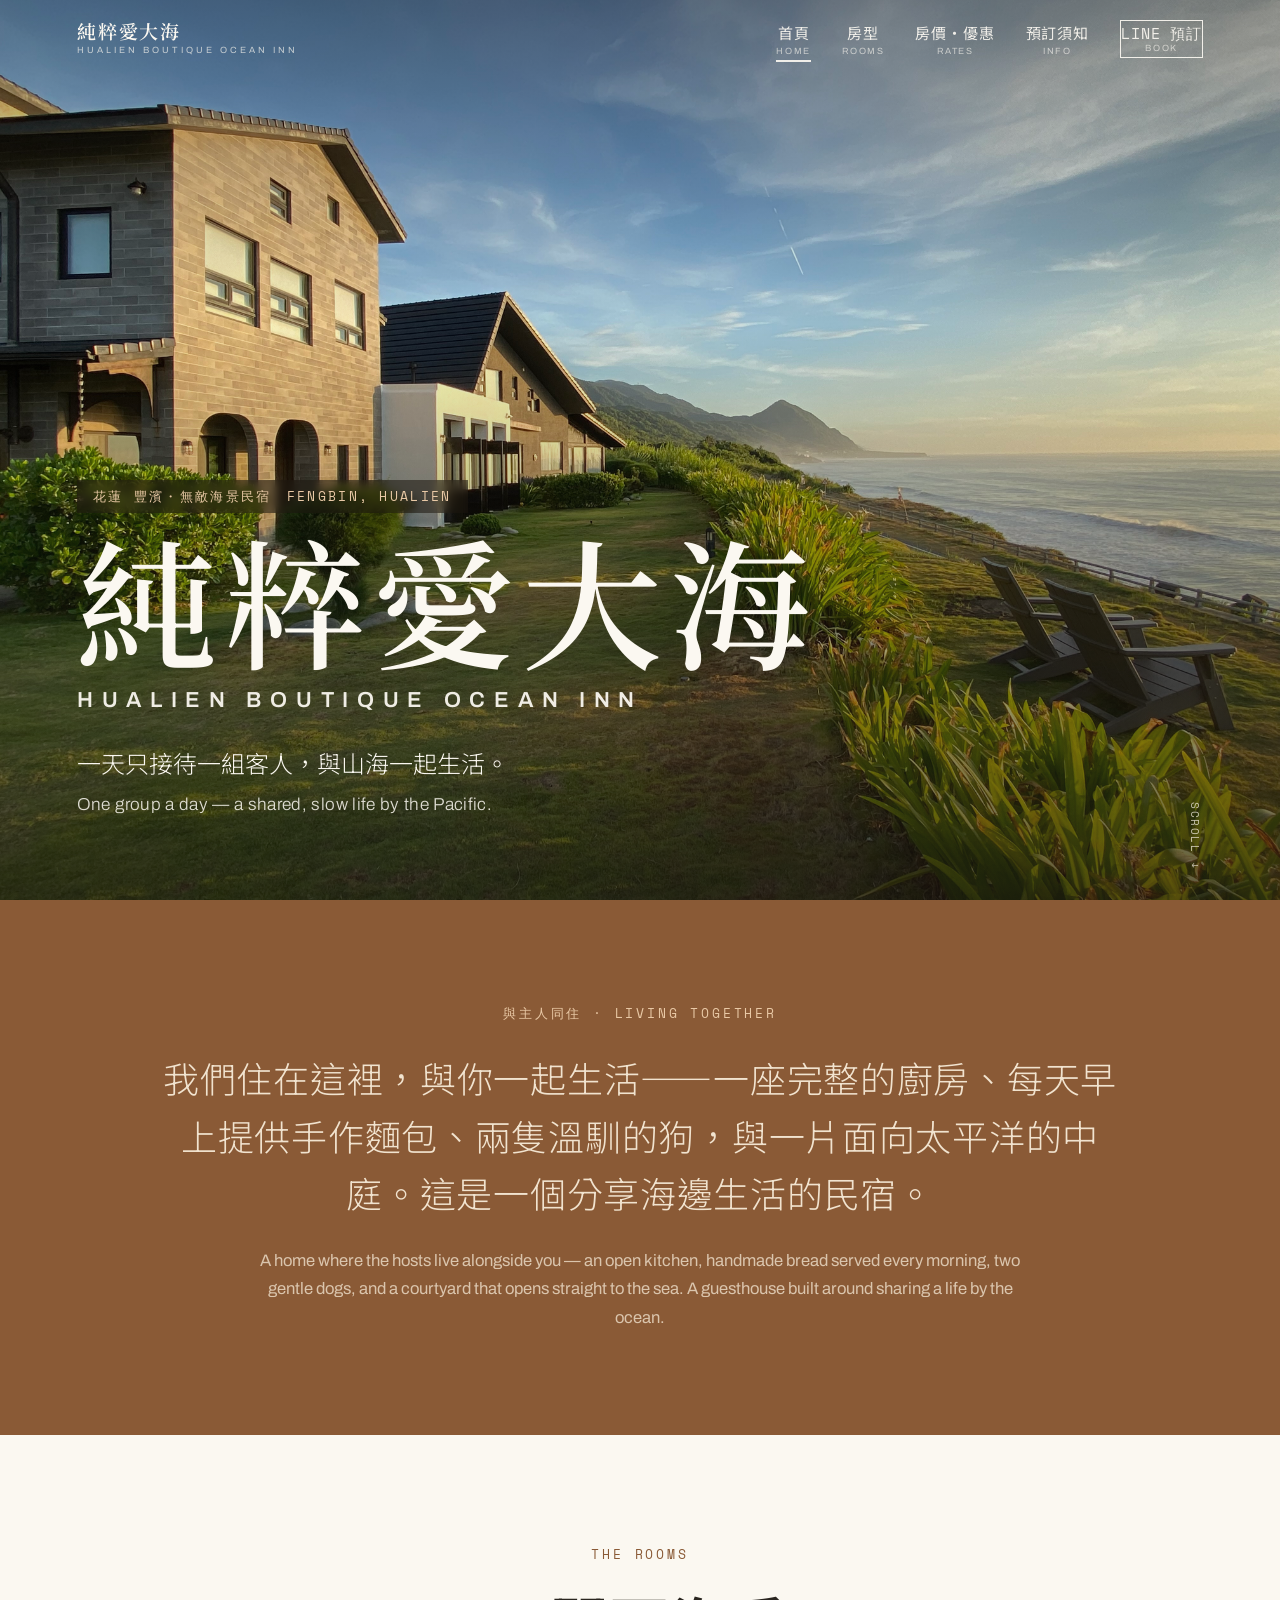
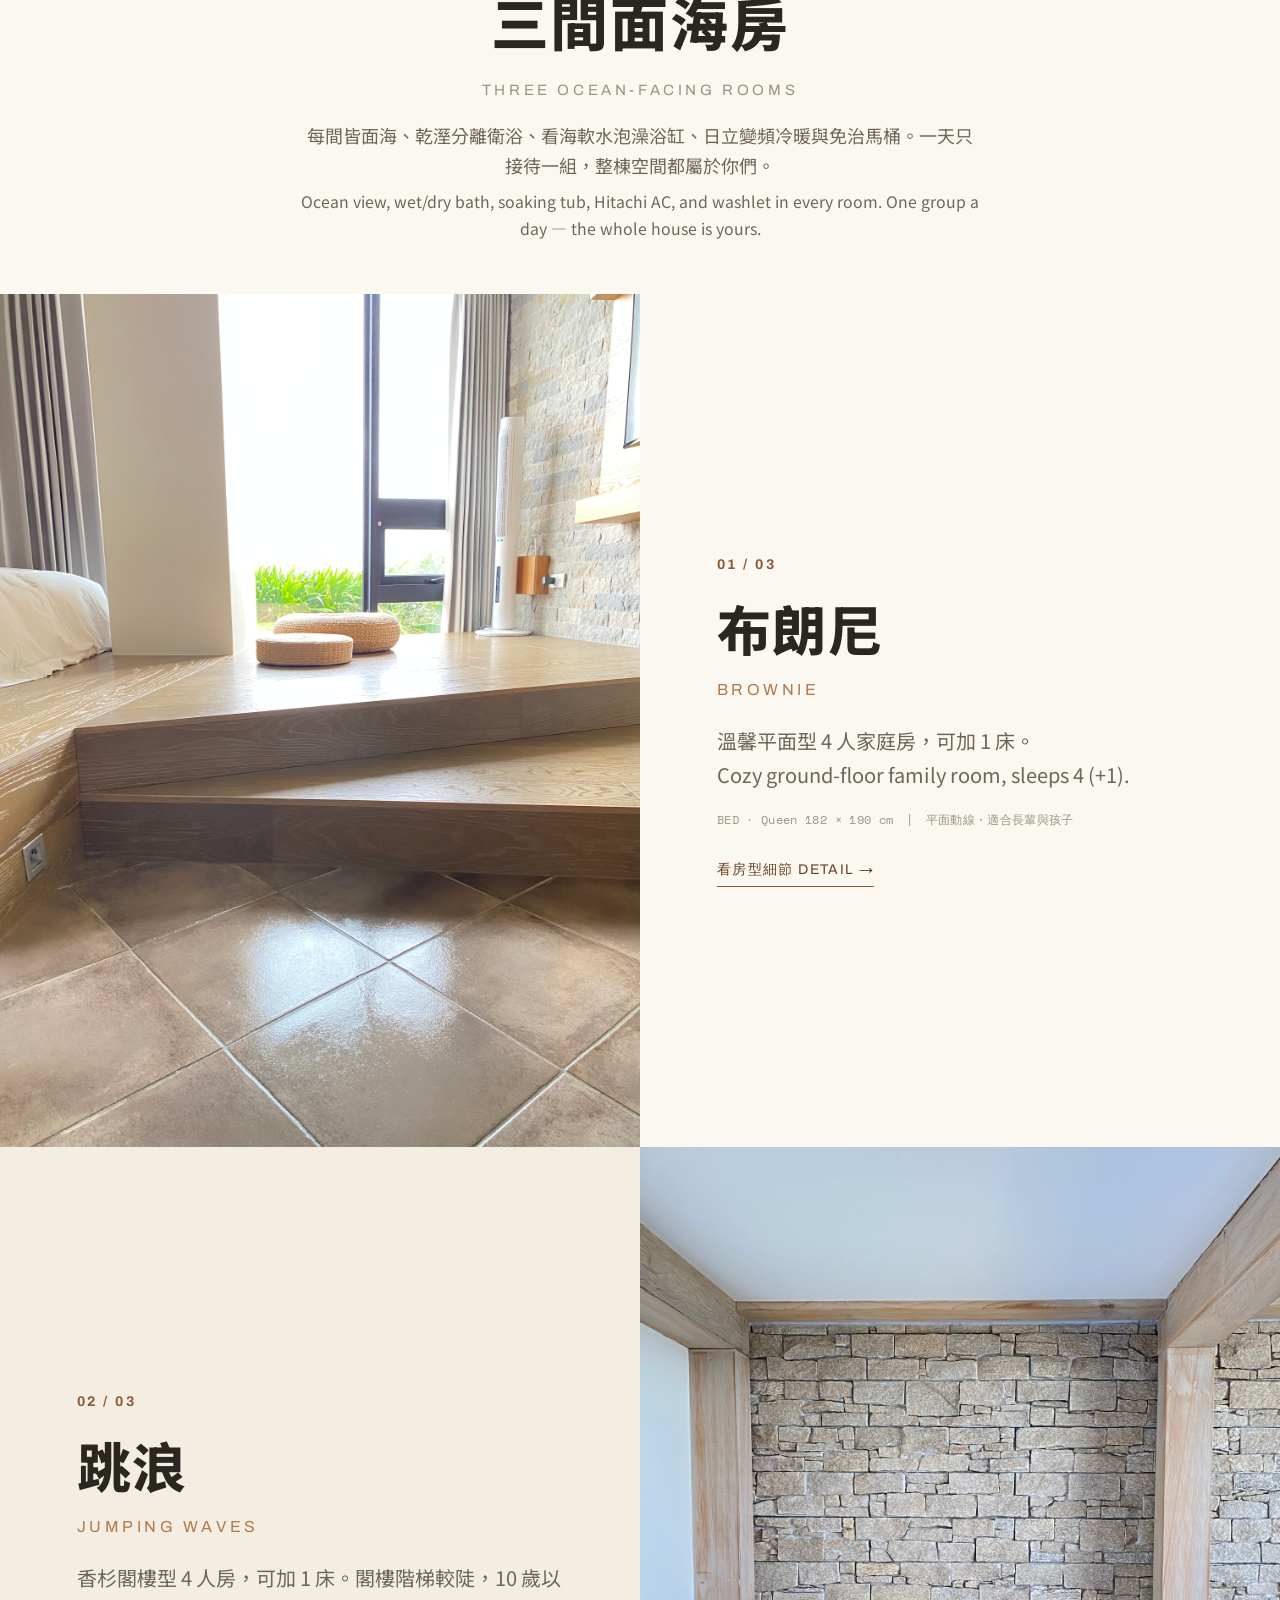
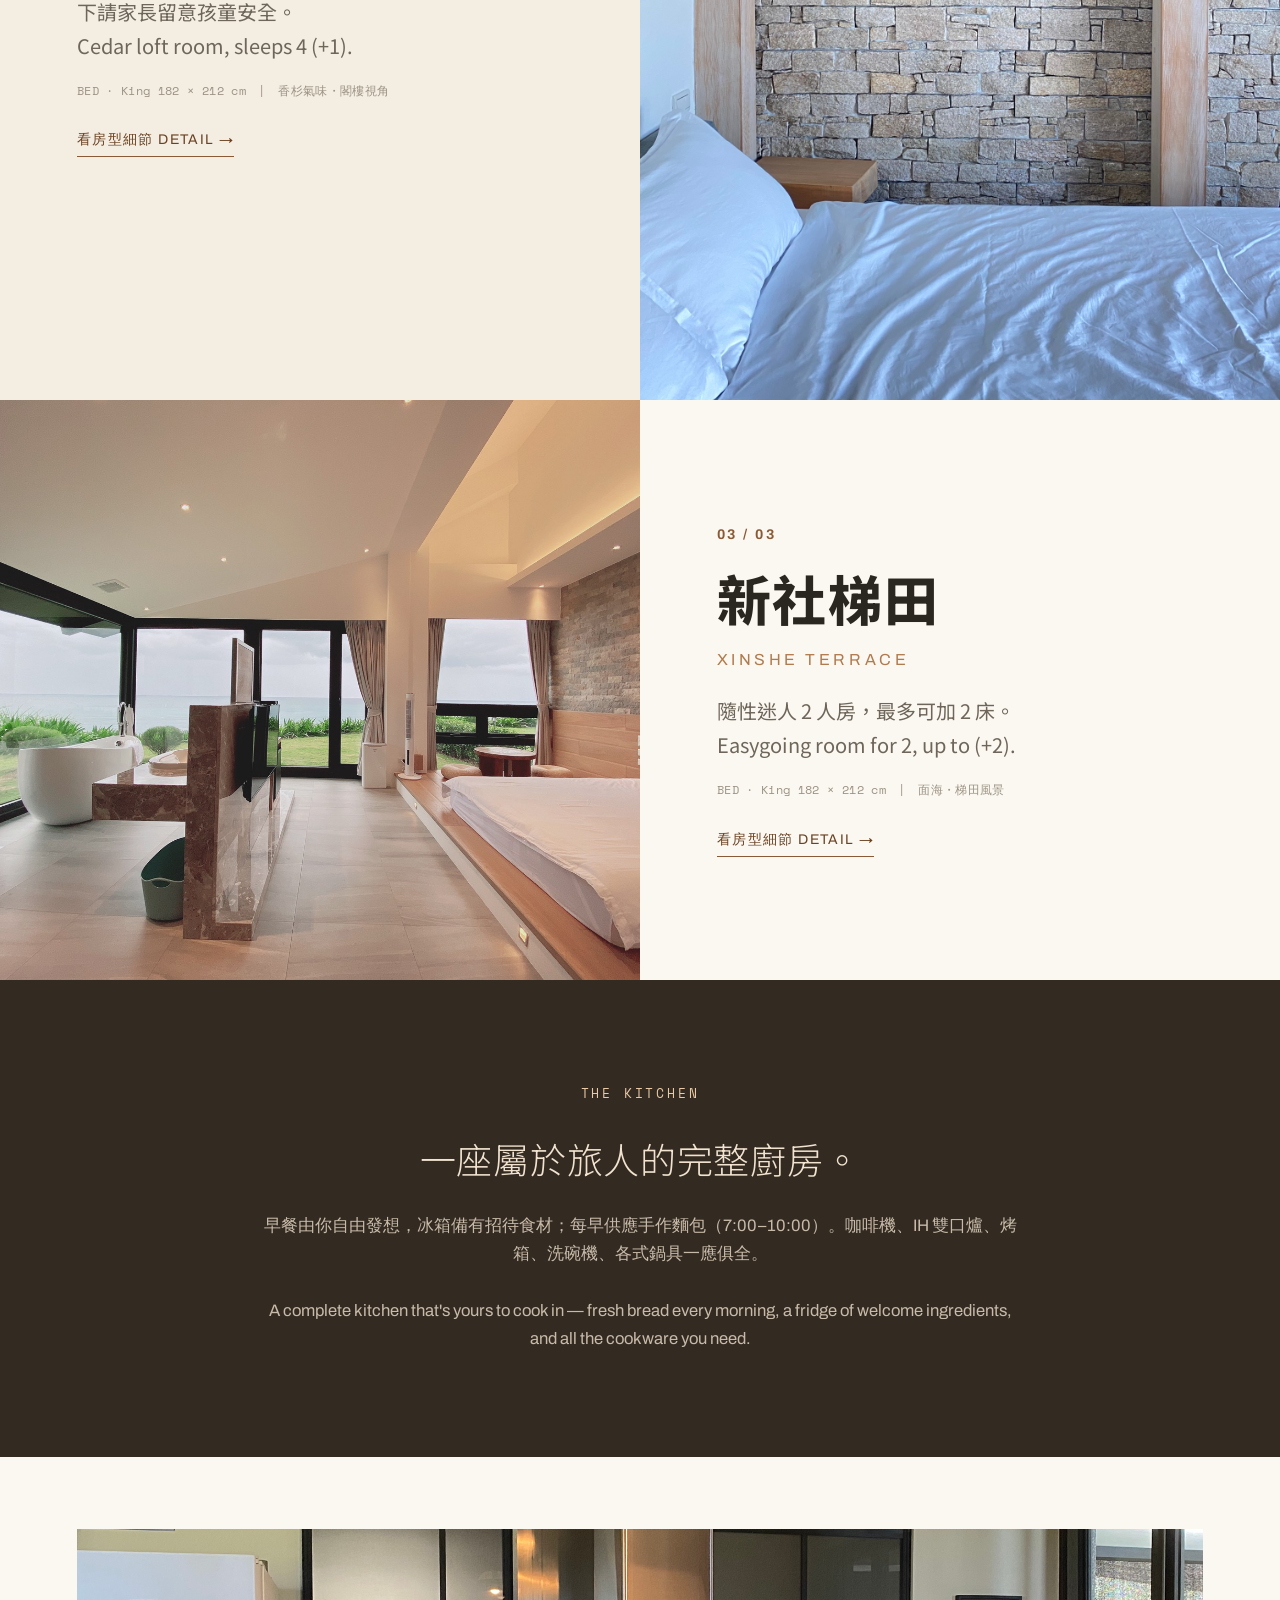
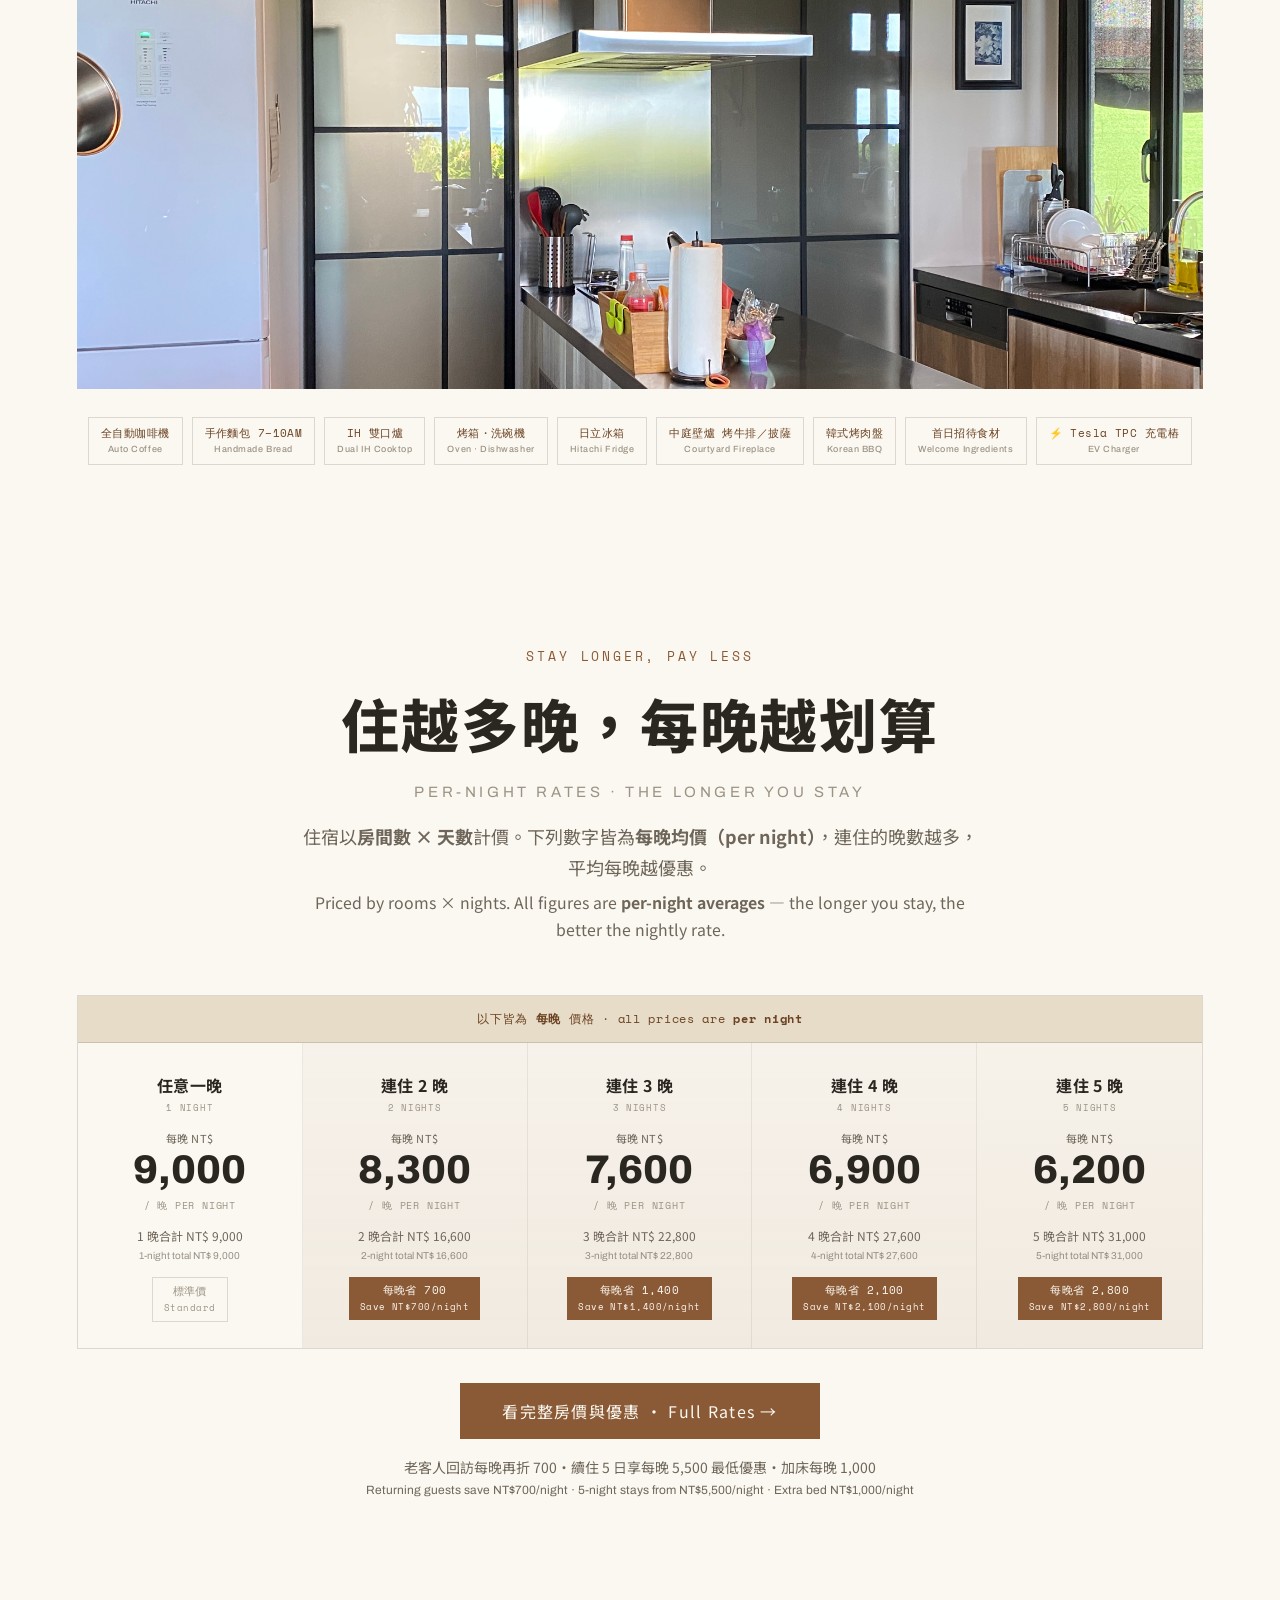
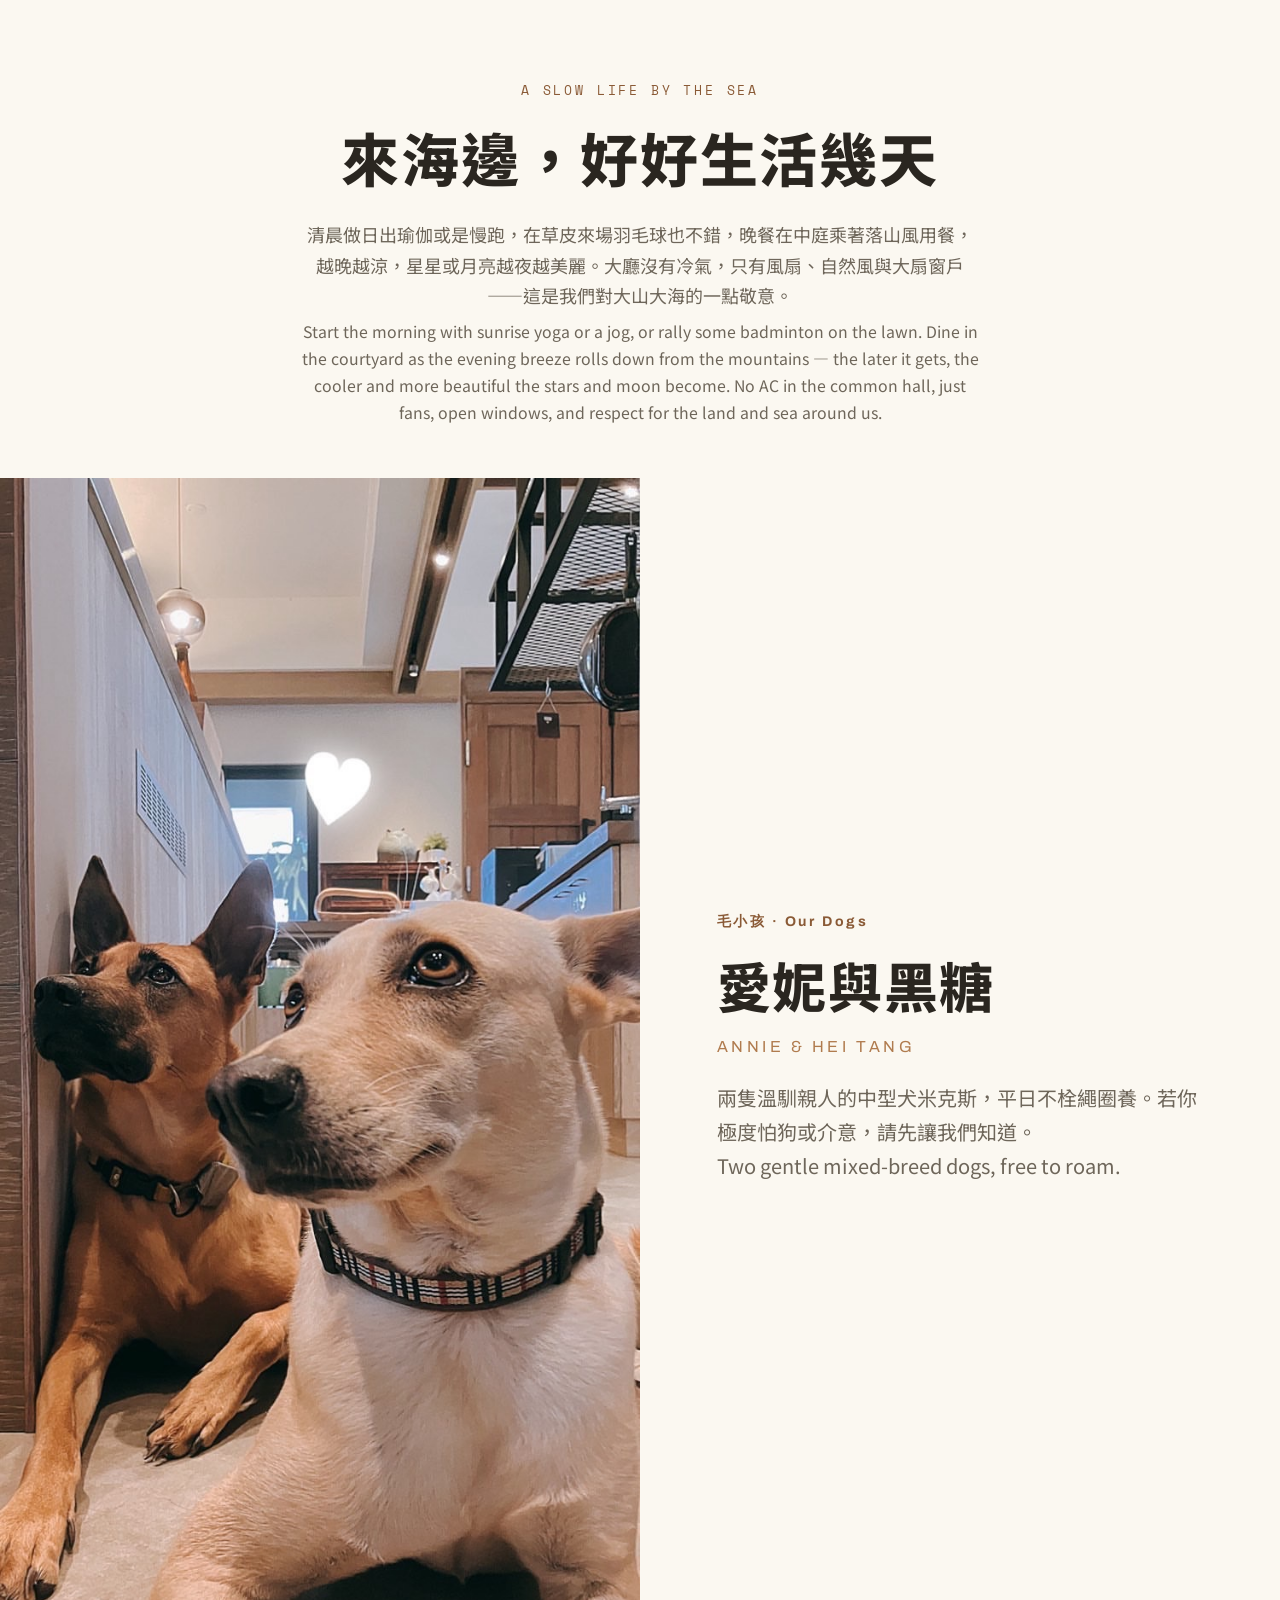
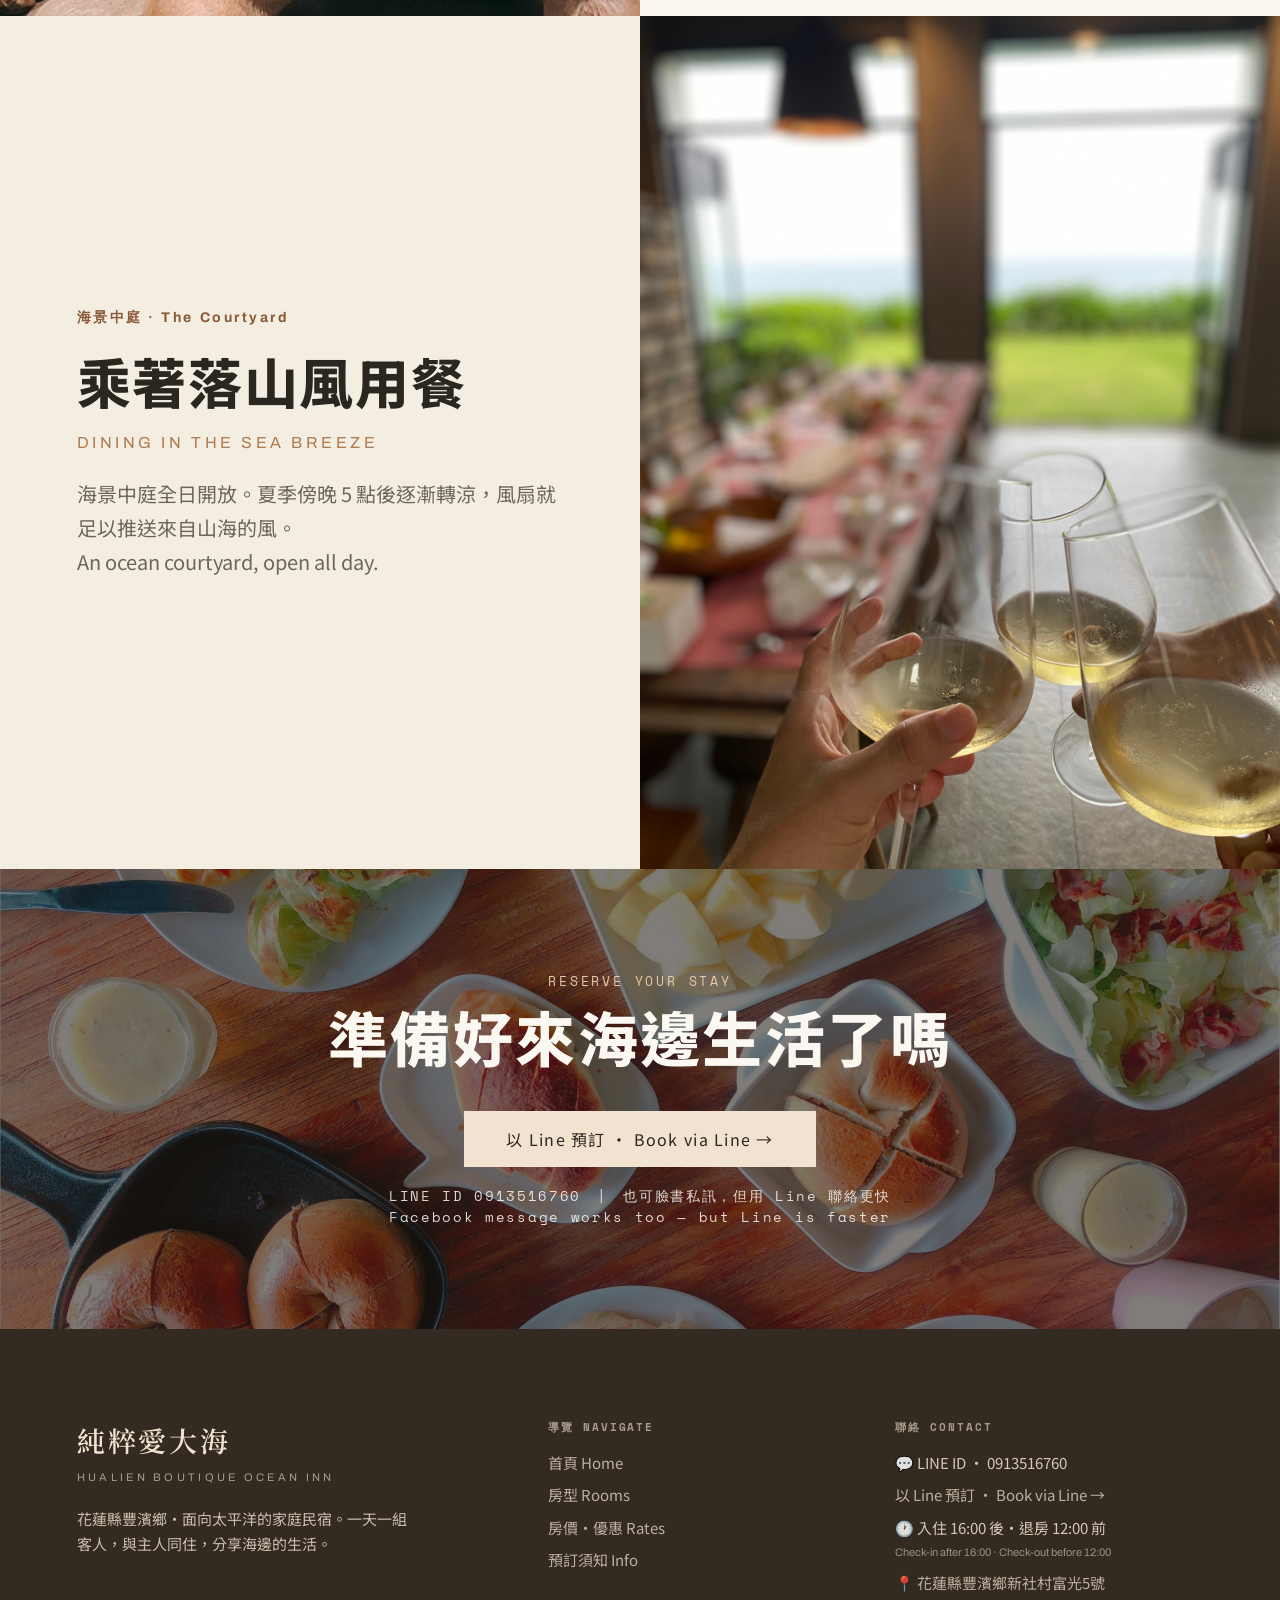
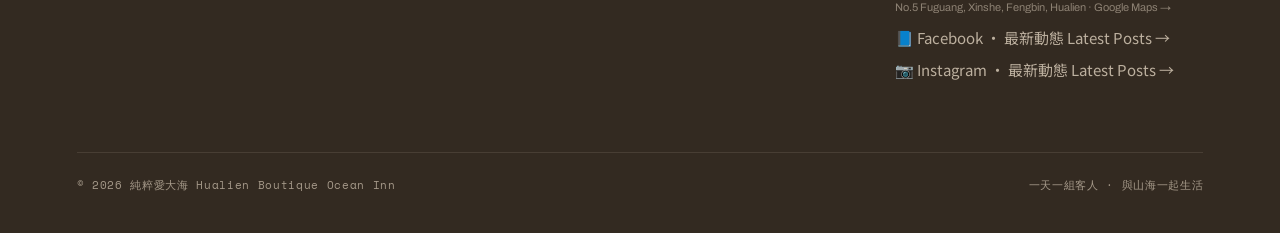
==== index.html @ 6bb247ef "Add bilingual labels to kitchen chips with English small text" ====
<!DOCTYPE html>
<html lang="zh-Hant">
<head>
<meta charset="UTF-8" />
<meta name="viewport" content="width=device-width, initial-scale=1.0" />
<title>純粹愛大海｜花蓮豐濱海景民宿・東海岸一次一組客人・有廚房的民宿</title>
<meta name="description" content="花蓮豐濱東海岸海景民宿，一次只接待一組客人，與主人同住、共享海邊生活。備有完整廚房、每早現烤麵包、三間面海房，是東海岸海景優質民宿首選。" />
<meta name="keywords" content="花蓮豐濱海景民宿,東海岸海景民宿,花蓮海景民宿,一次一組客人,有廚房的民宿,海景優質民宿,花蓮民宿,豐濱民宿,新社民宿,花蓮太平洋民宿" />
<link rel="canonical" href="https://www.hualien-boutique-ocean-inn.tw/" />
<meta property="og:type" content="website" />
<meta property="og:url" content="https://www.hualien-boutique-ocean-inn.tw/" />
<meta property="og:title" content="純粹愛大海｜花蓮豐濱海景民宿・東海岸一次一組客人" />
<meta property="og:description" content="花蓮豐濱東海岸海景民宿，一次只接待一組客人，與主人同住、共享海邊生活。完整廚房、現烤麵包、三間面海房。" />
<meta property="og:image" content="public/images/環境/早餐示範.jpeg" />
<meta property="og:locale" content="zh_TW" />
<meta name="twitter:card" content="summary_large_image" />
<script type="application/ld+json">
{
  "@context": "https://schema.org",
  "@type": "LodgingBusiness",
  "name": "純粹愛大海 Hualien Boutique Ocean Inn",
  "description": "花蓮豐濱東海岸海景民宿，一次只接待一組客人，與主人同住、共享海邊生活。備有完整廚房、每早現烤麵包、三間面海房。",
  "url": "https://www.hualien-boutique-ocean-inn.tw/",
  "telephone": "+886-913-516-760",
  "address": {
    "@type": "PostalAddress",
    "streetAddress": "富光5號",
    "addressLocality": "新社村",
    "addressRegion": "豐濱鄉，花蓮縣",
    "postalCode": "976",
    "addressCountry": "TW"
  },
  "geo": {
    "@type": "GeoCoordinates",
    "latitude": 23.9033,
    "longitude": 121.5711
  },
  "amenityFeature": [
    {"@type": "LocationFeatureSpecification", "name": "海景", "value": true},
    {"@type": "LocationFeatureSpecification", "name": "完整廚房", "value": true},
    {"@type": "LocationFeatureSpecification", "name": "免費 Wi-Fi", "value": true},
    {"@type": "LocationFeatureSpecification", "name": "Tesla 電動車充電樁", "value": true},
    {"@type": "LocationFeatureSpecification", "name": "浴缸", "value": true}
  ],
  "numberOfRooms": 3,
  "checkinTime": "16:00",
  "checkoutTime": "12:00",
  "sameAs": [
    "https://www.facebook.com/hualien.boutique.ocean.inn",
    "https://www.instagram.com/hualien_boutique_ocean_inn"
  ]
}
</script>
<link rel="preconnect" href="https://fonts.googleapis.com" />
<link rel="preconnect" href="https://fonts.gstatic.com" crossorigin />
<link href="https://fonts.googleapis.com/css2?family=Noto+Sans+TC:wght@300;400;500;700;900&family=Noto+Serif+TC:wght@300;400;600&family=Archivo:wght@400;500;600;700;800&family=Space+Mono:wght@400;700&display=swap" rel="stylesheet" />
<link rel="stylesheet" href="site.css" />
<style>
  .hero-bg{position:absolute;inset:0;background-image:url('public/images/環境/戶外3.jpeg');background-size:cover;background-position:center;}
  .hero-bg::before{content:"";position:absolute;inset:0;background:linear-gradient(180deg,rgba(28,22,16,0.42) 0%,rgba(28,22,16,0.04) 36%,rgba(28,22,16,0.7) 100%);}
  .row .pic img{width:100%;height:100%;object-fit:cover;display:block;}
  .row .pic{overflow:hidden;}
  .kitchen-photo{width:100%;height:clamp(280px,40vw,460px);object-fit:cover;display:block;}
  .cta-bg{position:absolute;inset:0;background-image:url('public/images/內裝/IMG_4109.JPG');background-size:cover;background-position:center;}
  .cta-bg::before{content:"";position:absolute;inset:0;background:rgba(28,22,16,0.56);}
</style>
</head>
<body>

<nav class="nav nav--over">
  <a class="brand" href="index.html"><b>純粹愛大海</b><small>Hualien Boutique Ocean Inn</small></a>
  <div class="links">
    <a href="index.html" class="active">首頁<small>Home</small></a>
    <a href="房型.html">房型<small>Rooms</small></a>
    <a href="房價與優惠.html">房價・優惠<small>Rates</small></a>
    <a href="預訂須知.html">預訂須知<small>Info</small></a>
    <a class="book" href="https://line.me/ti/p/~0913516760">LINE 預訂<small>Book</small></a>
  </div>
  <button class="burger" aria-label="選單"><span></span><span></span><span></span></button>
</nav>

<header class="hero">
  <div class="bg hero-bg"></div>
  <div class="copy">
    <div class="eyebrow" style="display:inline-block;background:rgba(28,22,16,0.55);backdrop-filter:blur(4px);padding:7px 16px;letter-spacing:0.18em;color:#E9C9A6;">花蓮 豐濱・無敵海景民宿　Fengbin, Hualien</div>
    <h1>純粹愛大海</h1>
    <div class="lat">Hualien Boutique Ocean Inn</div>
    <p class="tag">一天只接待一組客人，與山海一起生活。
      <span class="e">One group a day — a shared, slow life by the Pacific.</span>
    </p>
  </div>
  <div class="scroll">SCROLL ↓</div>
</header>

<section class="band">
  <div class="eyebrow">與主人同住 · Living Together</div>
  <p class="lead">我們住在這裡，與你一起生活——一座完整的廚房、每天早上提供手作麵包、兩隻溫馴的狗，與一片面向太平洋的中庭。這是一個分享海邊生活的民宿。</p>
  <p class="en2">A home where the hosts live alongside you — an open kitchen, handmade bread served every morning, two gentle dogs, and a courtyard that opens straight to the sea. A guesthouse built around sharing a life by the ocean.</p>
</section>

<div class="shead">
  <div class="eyebrow">The Rooms</div>
  <h2>三間面海房</h2>
  <span class="en">Three ocean-facing rooms</span>
  <p>每間皆面海、乾溼分離衛浴、看海軟水泡澡浴缸、日立變頻冷暖與免治馬桶。一天只接待一組，整棟空間都屬於你們。<br><span class="en2" style="font-size:0.88em;display:block;margin-top:8px;">Ocean view, wet/dry bath, soaking tub, Hitachi AC, and washlet in every room. One group a day — the whole house is yours.</span></p>
</div>

<section class="rows">
  <article class="row">
    <div class="pic" data-label="01 布朗尼 Brownie"><img src="public/images/房型/布朗尼/IMG_1954.jpeg" alt="布朗尼房間" style="object-position:center 30%;" /></div>
    <div class="txt">
      <div class="no">01 / 03</div>
      <h3>布朗尼</h3>
      <div class="ren">Brownie</div>
      <p class="desc">溫馨平面型 4 人家庭房，可加 1 床。<br>Cozy ground-floor family room, sleeps 4 (+1).</p>
      <div class="meta">BED · Queen 182 × 190 cm　|　平面動線・適合長輩與孩子</div>
      <a class="more" href="房型.html#brownie">看房型細節 Detail →</a>
    </div>
  </article>
  <article class="row rev">
    <div class="pic" data-label="02 跳浪 Jumping Waves"><img src="public/images/房型/跳浪/IMG_4051.jpeg" alt="跳浪閣樓房" /></div>
    <div class="txt">
      <div class="no">02 / 03</div>
      <h3>跳浪</h3>
      <div class="ren">Jumping Waves</div>
      <p class="desc">香杉閣樓型 4 人房，可加 1 床。閣樓階梯較陡，10 歲以下請家長留意孩童安全。<br>Cedar loft room, sleeps 4 (+1).</p>
      <div class="meta">BED · King 182 × 212 cm　|　香杉氣味・閣樓視角</div>
      <a class="more" href="房型.html#tiaolang">看房型細節 Detail →</a>
    </div>
  </article>
  <article class="row">
    <div class="pic" data-label="03 新社梯田 Xinshe Terrace"><img src="public/images/房型/梯田/line_97487435151553.jpg" alt="新社梯田雙人房" /></div>
    <div class="txt">
      <div class="no">03 / 03</div>
      <h3>新社梯田</h3>
      <div class="ren">Xinshe Terrace</div>
      <p class="desc">隨性迷人 2 人房，最多可加 2 床。<br>Easygoing room for 2, up to (+2).</p>
      <div class="meta">BED · King 182 × 212 cm　|　面海・梯田風景</div>
      <a class="more" href="房型.html#xinshe">看房型細節 Detail →</a>
    </div>
  </article>
</section>

<section class="band band--dark">
  <div class="eyebrow">The Kitchen</div>
  <p class="lead">一座屬於旅人的完整廚房。</p>
  <p class="en2">早餐由你自由發想，冰箱備有招待食材；每早供應手作麵包（7:00–10:00）。咖啡機、IH 雙口爐、烤箱、洗碗機、各式鍋具一應俱全。<br><br>A complete kitchen that's yours to cook in — fresh bread every morning, a fridge of welcome ingredients, and all the cookware you need.</p>
</section>

<section class="wrap" style="padding-top:clamp(40px,6vw,72px);padding-bottom:clamp(40px,6vw,72px);">
  <img class="kitchen-photo" src="public/images/內裝/廚房抽油煙機.jpeg" alt="開放式廚房" />
  <div class="chips" style="justify-content:center;margin-top:28px;">
    <span>全自動咖啡機<small>Auto Coffee</small></span><span>手作麵包 7–10AM<small>Handmade Bread</small></span><span>IH 雙口爐<small>Dual IH Cooktop</small></span><span>烤箱・洗碗機<small>Oven · Dishwasher</small></span>
    <span>日立冰箱<small>Hitachi Fridge</small></span><span>中庭壁爐 烤牛排／披薩<small>Courtyard Fireplace</small></span><span>韓式烤肉盤<small>Korean BBQ</small></span><span>首日招待食材<small>Welcome Ingredients</small></span>
    <span>⚡ Tesla TPC 充電樁<small>EV Charger</small></span>
  </div>
</section>

<div class="shead">
  <div class="eyebrow">Stay Longer, Pay Less</div>
  <h2>住越多晚，每晚越划算</h2>
  <span class="en">Per-night rates · the longer you stay</span>
  <p>住宿以<b>房間數 × 天數</b>計價。下列數字皆為<b>每晚均價（per night）</b>，連住的晚數越多，平均每晚越優惠。<br><span class="en2" style="font-size:0.88em;display:block;margin-top:8px;">Priced by rooms × nights. All figures are <b>per-night averages</b> — the longer you stay, the better the nightly rate.</span></p>
</div>

<section class="wrap" style="padding-bottom:clamp(40px,6vw,72px);">
  <div class="rate-strip">
    <div class="rate-note">以下皆為 <b>每晚</b> 價格 · all prices are <b>per night</b></div>
    <div class="rate-grid" id="rateGrid"></div>
  </div>
  <div style="text-align:center;margin-top:34px;">
    <a class="btn btn--wood" href="房價與優惠.html">看完整房價與優惠 · Full Rates →</a>
    <p style="font-size:14px;color:var(--ink-soft);margin-top:18px;">
      老客人回訪每晚再折 700・續住 5 日享每晚 5,500 最低優惠・加床每晚 1,000<br>
      <span style="font-family:var(--grot);font-size:12px;">Returning guests save NT$700/night · 5-night stays from NT$5,500/night · Extra bed NT$1,000/night</span>
    </p>
  </div>
</section>

<div class="shead">
  <div class="eyebrow">A Slow Life by the Sea</div>
  <h2>來海邊，好好生活幾天</h2>
  <p>清晨做日出瑜伽或是慢跑，在草皮來場羽毛球也不錯，晚餐在中庭乘著落山風用餐，越晚越涼，星星或月亮越夜越美麗。大廳沒有冷氣，只有風扇、自然風與大扇窗戶——這是我們對大山大海的一點敬意。<br><span class="en2" style="font-size:0.88em;display:block;margin-top:8px;">Start the morning with sunrise yoga or a jog, or rally some badminton on the lawn. Dine in the courtyard as the evening breeze rolls down from the mountains — the later it gets, the cooler and more beautiful the stars and moon become. No AC in the common hall, just fans, open windows, and respect for the land and sea around us.</span></p>
</div>

<section class="rows">
  <article class="row">
    <div class="pic"><img src="public/images/內裝/狗狗阿孟.JPG" alt="兩隻毛小孩" /></div>
    <div class="txt">
      <div class="no">毛小孩 · Our Dogs</div>
      <h3>愛妮與黑糖</h3>
      <div class="ren">ANNIE &amp; HEI TANG</div>
      <p class="desc">兩隻溫馴親人的中型犬米克斯，平日不栓繩圈養。若你極度怕狗或介意，請先讓我們知道。<br>Two gentle mixed-breed dogs, free to roam.</p>
    </div>
  </article>
  <article class="row rev">
    <div class="pic"><img src="public/images/內裝/中庭用餐.jpeg" alt="海景中庭" /></div>
    <div class="txt">
      <div class="no">海景中庭 · The Courtyard</div>
      <h3>乘著落山風用餐</h3>
      <div class="ren">Dining in the sea breeze</div>
      <p class="desc">海景中庭全日開放。夏季傍晚 5 點後逐漸轉涼，風扇就足以推送來自山海的風。<br>An ocean courtyard, open all day.</p>
    </div>
  </article>
</section>

<section class="cta">
  <div class="cta-bg"></div>
  <div class="eyebrow" style="color:#E9C9A6;">Reserve Your Stay</div>
  <h2>準備好來海邊生活了嗎</h2>
  <a class="btn btn--cream" href="https://line.me/ti/p/~0913516760">以 Line 預訂 · Book via Line →</a>
  <div class="sub">LINE ID 0913516760　|　也可臉書私訊，但用 Line 聯絡更快<br>Facebook message works too — but Line is faster</div>
</section>

<footer class="footer">
  <div class="top">
    <div class="brand">
      <b>純粹愛大海</b><small>Hualien Boutique Ocean Inn</small>
      <p>花蓮縣豐濱鄉・面向太平洋的家庭民宿。一天一組客人，與主人同住，分享海邊的生活。</p>
    </div>
    <div>
      <h4>導覽 Navigate</h4>
      <ul>
        <li><a href="index.html">首頁 Home</a></li>
        <li><a href="房型.html">房型 Rooms</a></li>
        <li><a href="房價與優惠.html">房價・優惠 Rates</a></li>
        <li><a href="預訂須知.html">預訂須知 Info</a></li>
      </ul>
    </div>
    <div>
      <h4>聯絡 Contact</h4>
      <ul>
        <li>💬 LINE ID · 0913516760</li>
        <li><a href="https://line.me/ti/p/~0913516760">以 Line 預訂 · Book via Line →</a></li>
        <li>🕐 入住 16:00 後・退房 12:00 前<br><small style="font-family:var(--grot);font-size:11px;opacity:0.65;">Check-in after 16:00 · Check-out before 12:00</small></li>
        <li>📍 <a href="https://maps.app.goo.gl/5R7gDQWw7p77P7dW8" target="_blank" rel="noopener">花蓮縣豐濱鄉新社村富光5號<br><small style="font-family:var(--grot);font-size:11px;opacity:0.65;">No.5 Fuguang, Xinshe, Fengbin, Hualien · Google Maps →</small></a></li>
        <li>📘 <a href="https://www.facebook.com/hualien.boutique.ocean.inn" target="_blank" rel="noopener">Facebook · 最新動態 Latest Posts →</a></li>
        <li>📷 <a href="https://www.instagram.com/hualien_boutique_ocean_inn/" target="_blank" rel="noopener">Instagram · 最新動態 Latest Posts →</a></li>
      </ul>
    </div>
  </div>
  <div class="bot">
    <span>© 2026 純粹愛大海 Hualien Boutique Ocean Inn</span>
    <span>一天一組客人 · 與山海一起生活</span>
  </div>
</footer>

<script>
  const RATES = [
    {n:1, price:9000, cn:"任意一晚",  en:"1 night"},
    {n:2, price:8300, cn:"連住 2 晚", en:"2 nights"},
    {n:3, price:7600, cn:"連住 3 晚", en:"3 nights"},
    {n:4, price:6900, cn:"連住 4 晚", en:"4 nights"},
    {n:5, price:6200, cn:"連住 5 晚", en:"5 nights"},
  ];
  const base = RATES[0].price;
  document.getElementById('rateGrid').innerHTML = RATES.map(r=>{
    const save = base - r.price;
    return `<div class="rate-card${r.n>1?' rate-card--save':''}">
      <div class="rc-nights">${r.cn}<small>${r.en}</small></div>
      <div class="rc-price"><span class="cur">每晚 NT$</span><b>${r.price.toLocaleString()}</b></div>
      <div class="rc-per">/ 晚 per night</div>
      <div class="rc-sub">${r.n} 晚合計 NT$ ${(r.price*r.n).toLocaleString()}<br><span style="font-family:var(--grot);font-size:10px;opacity:0.7;">${r.n}-night total NT$ ${(r.price*r.n).toLocaleString()}</span></div>
      ${save>0?`<div class="rc-tag">每晚省 ${save.toLocaleString()}<br><span style="font-size:9px;font-weight:400;">Save NT$${save.toLocaleString()}/night</span></div>`:`<div class="rc-tag rc-tag--ghost">標準價<br><span style="font-size:9px;">Standard</span></div>`}
    </div>`;
  }).join('');
</script>
<script src="site.js"></script>
</body>
</html>
---- site.css ----
/* ============================================================
   純粹愛大海 Pure Love the Sea — 官方網站共用樣式
   B 方案：大圖沉浸 · 大地米色＋木棕 · 黑體編輯風 · 中英雙語
   ============================================================ */

:root{
  --sand:#F4EEE2; --sand-deep:#E7DCC8; --paper:#FBF8F1;
  --ink:#2A2620; --ink-soft:#6E665A; --ink-faint:#9C9385;
  --wood:#8A5A36; --wood-deep:#6B4222; --clay:#B07B4E; --cream:#F1E3CF;
  --line:rgba(42,38,32,0.15); --line-soft:rgba(42,38,32,0.08);
  --dark:#332A21;
  --sans:"Noto Sans TC","Noto Sans",system-ui,sans-serif;
  --serif:"Noto Serif TC","Georgia",serif;
  --grot:"Archivo","Noto Sans",system-ui,sans-serif;
  --mono:"Space Mono",ui-monospace,monospace;
  --pad:clamp(24px,6vw,96px);
}
*{margin:0;padding:0;box-sizing:border-box;}
html{scroll-behavior:smooth;}
body{font-family:var(--sans);color:var(--ink);background:var(--paper);
  -webkit-font-smoothing:antialiased;text-rendering:optimizeLegibility;line-height:1.5;}
img{display:block;max-width:100%;}
a{color:inherit;text-decoration:none;}

/* ---------- 通用 ---------- */
.eyebrow{font-family:var(--mono);font-size:clamp(11px,1vw,13px);letter-spacing:0.22em;
  text-transform:uppercase;color:var(--wood);}
.en{font-family:var(--grot);}
.wrap{padding-left:var(--pad);padding-right:var(--pad);}
.measure{max-width:760px;}
section{position:relative;}

/* ---------- 佔位圖 ---------- */
.ph{position:relative;background-color:var(--sand-deep);
  background-image:repeating-linear-gradient(-45deg,rgba(138,90,54,0.10) 0 2px,transparent 2px 12px);
  display:flex;align-items:center;justify-content:center;overflow:hidden;}
.ph::after{content:"";position:absolute;inset:12px;border:1px solid rgba(138,90,54,0.26);}
.ph .tag{position:relative;font-family:var(--mono);font-size:12px;letter-spacing:0.03em;
  color:var(--wood-deep);background:rgba(244,238,226,0.86);padding:8px 14px;text-align:center;
  max-width:80%;line-height:1.55;}
.ph .tag b{display:block;font-size:10px;font-weight:700;letter-spacing:0.14em;opacity:0.65;margin-bottom:3px;}
.ph--dark{background-color:#3a3026;
  background-image:repeating-linear-gradient(-45deg,rgba(255,255,255,0.05) 0 2px,transparent 2px 13px);}
.ph--dark .tag{background:rgba(40,33,24,0.6);color:rgba(255,248,238,0.85);}

/* ---------- 導覽列 ---------- */
.nav{position:fixed;top:0;left:0;right:0;z-index:50;display:flex;align-items:center;
  justify-content:space-between;padding:18px var(--pad);transition:background .3s,box-shadow .3s,color .3s;}
.nav--over{color:var(--paper);}
.nav--solid{background:rgba(251,248,241,0.92);backdrop-filter:blur(10px);
  box-shadow:0 1px 0 var(--line-soft);color:var(--ink);}
.nav .brand{display:flex;flex-direction:column;line-height:1.1;letter-spacing:0.06em;}
.nav .brand b{font-family:var(--serif);font-size:19px;font-weight:600;letter-spacing:0.1em;}
.nav .brand small{font-family:var(--grot);font-size:9px;letter-spacing:0.34em;text-transform:uppercase;
  opacity:0.7;margin-top:4px;}
.nav .links{display:flex;align-items:center;gap:clamp(14px,2.4vw,34px);}
.nav .links a{font-size:15px;letter-spacing:0.06em;position:relative;padding:4px 0;opacity:0.92;transition:opacity .2s;
  display:flex;flex-direction:column;align-items:center;gap:2px;text-align:center;}
.nav .links a small{font-family:var(--grot);font-size:9px;letter-spacing:0.18em;text-transform:uppercase;opacity:0.7;line-height:1;}
.nav .links a:hover{opacity:1;}
.nav .links a.active::after{content:"";position:absolute;left:0;right:0;bottom:-2px;height:1.5px;background:currentColor;}
.nav .book{font-family:var(--mono);font-size:12px;letter-spacing:0.1em;text-transform:uppercase;
  border:1.5px solid currentColor;padding:9px 16px;transition:background .2s,color .2s;
  display:flex;flex-direction:column;align-items:center;gap:2px;line-height:1.1;}
.nav .book small{font-size:9px;letter-spacing:0.16em;opacity:0.8;}
.nav--over .book:hover{background:var(--paper);color:var(--ink);}
.nav--solid .book{background:var(--wood);color:var(--paper);border-color:var(--wood);}
.nav--solid .book:hover{background:var(--wood-deep);border-color:var(--wood-deep);}
.nav .burger{display:none;}

/* ---------- Hero ---------- */
.hero{position:relative;min-height:100vh;display:flex;align-items:flex-end;overflow:hidden;}
.hero .bg{position:absolute;inset:0;}
.hero .bg::before{content:"";position:absolute;inset:0;
  background:linear-gradient(180deg,rgba(28,22,16,0.42) 0%,rgba(28,22,16,0.04) 36%,rgba(28,22,16,0.7) 100%);}
.hero .phtag{position:absolute;top:84px;left:50%;transform:translateX(-50%);font-family:var(--mono);
  font-size:11px;letter-spacing:0.08em;color:rgba(255,248,238,0.75);border:1px solid rgba(255,248,238,0.35);
  padding:6px 12px;z-index:2;}
.hero .copy{position:relative;z-index:2;color:var(--paper);padding:0 var(--pad) clamp(56px,9vh,104px);width:100%;}
.hero .eyebrow{color:#E9C9A6;}
.hero h1{font-family:var(--serif);font-weight:600;font-size:clamp(52px,11vw,140px);line-height:0.92;letter-spacing:0.06em;margin:22px 0 0;}
.hero .lat{font-family:var(--grot);font-weight:600;font-size:clamp(15px,1.7vw,22px);letter-spacing:0.4em;
  text-transform:uppercase;margin-top:20px;opacity:0.94;}
.hero .tag{font-size:clamp(17px,2vw,24px);font-weight:300;margin-top:26px;max-width:640px;line-height:1.65;text-wrap:pretty;}
.hero .tag .e{display:block;font-family:var(--grot);font-size:0.72em;letter-spacing:0.02em;opacity:0.85;margin-top:8px;}
.hero .scroll{position:absolute;bottom:30px;right:var(--pad);font-family:var(--mono);font-size:11px;
  letter-spacing:0.14em;color:rgba(255,248,238,0.7);writing-mode:vertical-rl;z-index:2;}

/* ---------- 木棕理念帶 ---------- */
.band{background:var(--wood);color:var(--cream);padding:clamp(56px,9vw,104px) var(--pad);text-align:center;}
.band .eyebrow{color:#E9C9A6;}
.band p.lead{font-size:clamp(22px,3.2vw,36px);font-weight:300;line-height:1.6;letter-spacing:0.02em;
  margin:26px auto 0;max-width:980px;text-wrap:pretty;}
.band .en2{font-family:var(--grot);font-size:clamp(14px,1.3vw,17px);opacity:0.78;margin-top:24px;line-height:1.7;max-width:760px;margin-left:auto;margin-right:auto;}
.band--dark{background:var(--dark);color:var(--cream);}

/* ---------- 區段標題 ---------- */
.shead{text-align:center;padding:clamp(64px,9vw,110px) var(--pad) clamp(30px,4vw,52px);}
.shead h2{font-size:clamp(34px,5vw,58px);font-weight:800;letter-spacing:0.03em;margin-top:14px;}
.shead .en{display:block;font-size:clamp(12px,1.2vw,15px);letter-spacing:0.24em;text-transform:uppercase;
  color:var(--ink-faint);margin-top:14px;}
.shead p{font-size:clamp(15px,1.5vw,18px);color:var(--ink-soft);margin-top:18px;max-width:680px;
  margin-left:auto;margin-right:auto;line-height:1.7;text-wrap:pretty;}

/* ---------- 交錯圖文列 ---------- */
.rows{}
.row{display:grid;grid-template-columns:1fr 1fr;min-height:clamp(420px,56vw,580px);}
.row .pic{min-height:clamp(320px,46vw,580px);}
.row .txt{display:flex;flex-direction:column;justify-content:center;padding:clamp(40px,6vw,82px);background:var(--paper);}
.row:nth-child(even) .txt{background:var(--sand);}
.row.rev .pic{order:2;}
.row .no{font-family:var(--grot);font-weight:700;font-size:14px;letter-spacing:0.18em;color:var(--wood);}
.row h3{font-size:clamp(34px,4.6vw,54px);font-weight:800;letter-spacing:0.03em;margin-top:12px;}
.row .ren{font-family:var(--grot);font-size:clamp(13px,1.3vw,16px);letter-spacing:0.22em;text-transform:uppercase;
  color:var(--clay);margin-top:10px;}
.row .desc{font-size:clamp(16px,1.7vw,20px);color:var(--ink-soft);margin-top:22px;line-height:1.7;text-wrap:pretty;}
.row .meta{font-family:var(--mono);font-size:12px;color:var(--ink-faint);margin-top:18px;letter-spacing:0.03em;line-height:1.7;}
.row .more{display:inline-flex;align-items:center;gap:10px;margin-top:28px;font-family:var(--grot);font-size:14px;
  letter-spacing:0.1em;text-transform:uppercase;color:var(--wood-deep);border-bottom:1.5px solid var(--wood);
  padding-bottom:6px;width:fit-content;transition:gap .2s;}
.row .more:hover{gap:16px;}

/* ---------- 設施 chips / 清單 ---------- */
.chips{display:flex;flex-wrap:wrap;gap:9px;margin-top:22px;}
.chips span{font-family:var(--mono);font-size:11px;letter-spacing:0.04em;color:var(--wood-deep);
  border:1px solid var(--line);padding:7px 12px;background:var(--paper);display:flex;flex-direction:column;align-items:center;gap:2px;}
.chips span small{font-family:var(--grot);font-size:9px;letter-spacing:0.06em;color:var(--ink-faint);font-weight:500;}

.featlist{list-style:none;display:grid;gap:14px;}
.featlist li{display:flex;gap:14px;font-size:clamp(15px,1.5vw,17px);line-height:1.6;color:var(--ink);align-items:baseline;}
.featlist li::before{content:"";flex:0 0 auto;width:7px;height:7px;background:var(--wood);
  transform:translateY(-1px);border-radius:1px;}
.featlist li small{color:var(--ink-faint);font-size:0.82em;}

/* ---------- CTA ---------- */
.cta{position:relative;min-height:clamp(360px,46vw,460px);display:flex;flex-direction:column;
  align-items:center;justify-content:center;text-align:center;padding:var(--pad);overflow:hidden;}
.cta .bg{position:absolute;inset:0;}
.cta .bg::before{content:"";position:absolute;inset:0;background:rgba(28,22,16,0.56);}
.cta>*{position:relative;z-index:2;color:var(--paper);}
.cta h2{font-size:clamp(34px,5.5vw,60px);font-weight:800;letter-spacing:0.04em;}
.cta .sub{font-family:var(--mono);font-size:clamp(12px,1.2vw,14px);letter-spacing:0.12em;margin-top:18px;opacity:0.85;}
.btn{display:inline-block;font-size:16px;letter-spacing:0.08em;padding:16px 42px;transition:transform .2s,background .2s;cursor:pointer;}
.btn--cream{background:var(--cream);color:var(--ink);margin-top:30px;}
.btn--cream:hover{transform:translateY(-2px);background:var(--paper);}
.btn--wood{background:var(--wood);color:var(--paper);}
.btn--wood:hover{background:var(--wood-deep);}

/* ---------- 頁尾 ---------- */
.footer{background:var(--dark);color:var(--cream);padding:clamp(56px,8vw,90px) var(--pad) 40px;}
.footer .top{display:grid;grid-template-columns:1.4fr 1fr 1fr;gap:40px;}
.footer .brand b{font-family:var(--serif);font-size:28px;font-weight:600;letter-spacing:0.1em;}
.footer .brand small{display:block;font-family:var(--grot);font-size:11px;letter-spacing:0.3em;
  text-transform:uppercase;opacity:0.6;margin-top:8px;}
.footer .brand p{font-size:15px;opacity:0.8;line-height:1.7;margin-top:20px;max-width:340px;}
.footer h4{font-family:var(--mono);font-size:11px;letter-spacing:0.18em;text-transform:uppercase;
  opacity:0.6;margin-bottom:16px;}
.footer ul{list-style:none;display:grid;gap:10px;}
.footer ul a,.footer ul li{font-size:15px;opacity:0.85;line-height:1.5;}
.footer ul a:hover{opacity:1;text-decoration:underline;}
.footer .bot{display:flex;justify-content:space-between;align-items:center;flex-wrap:wrap;gap:12px;
  margin-top:clamp(40px,6vw,70px);padding-top:24px;border-top:1px solid rgba(241,227,207,0.18);
  font-family:var(--mono);font-size:11px;letter-spacing:0.06em;opacity:0.6;}

/* ---------- 內頁標頭（非首頁的頂部）---------- */
.pagehead{padding:clamp(120px,16vh,180px) var(--pad) clamp(40px,6vw,72px);
  background:var(--sand);border-bottom:1px solid var(--line);}
.pagehead h1{font-family:var(--serif);font-size:clamp(36px,6.5vw,78px);font-weight:600;letter-spacing:0.06em;margin-top:16px;}
.pagehead .lat{font-family:var(--grot);font-size:clamp(13px,1.3vw,16px);letter-spacing:0.3em;
  text-transform:uppercase;color:var(--ink-faint);margin-top:16px;}
.pagehead p{font-size:clamp(16px,1.7vw,19px);color:var(--ink-soft);margin-top:22px;max-width:620px;line-height:1.7;text-wrap:pretty;}

/* ---------- 每晚均價表（首頁與房價頁共用）---------- */
.rate-strip{border:1px solid var(--line);background:var(--paper);}
.rate-note{font-family:var(--mono);font-size:12px;letter-spacing:0.06em;text-align:center;
  padding:14px;background:var(--sand-deep);color:var(--wood-deep);border-bottom:1px solid var(--line);}
.rate-note b{color:var(--wood-deep);}
.rate-grid{display:grid;grid-template-columns:repeat(5,1fr);}
.rate-card{padding:30px 18px 26px;text-align:center;border-right:1px solid var(--line-soft);position:relative;}
.rate-card:last-child{border-right:none;}
.rate-card--save{background:linear-gradient(180deg,rgba(138,90,54,0.04),rgba(138,90,54,0.09));}
.rc-nights{font-size:16px;font-weight:700;letter-spacing:0.02em;}
.rc-nights small{display:block;font-family:var(--mono);font-size:9px;letter-spacing:0.08em;
  text-transform:uppercase;color:var(--ink-faint);font-weight:400;margin-top:4px;}
.rc-price{margin-top:18px;line-height:1;}
.rc-price .cur{display:block;font-size:11px;color:var(--ink-soft);letter-spacing:0.04em;margin-bottom:6px;}
.rc-price b{font-family:var(--grot);font-weight:800;font-size:clamp(28px,3.4vw,40px);letter-spacing:0;}
.rc-per{font-family:var(--mono);font-size:10px;letter-spacing:0.08em;text-transform:uppercase;
  color:var(--ink-faint);margin-top:8px;}
.rc-sub{font-size:12px;color:var(--ink-soft);margin-top:14px;}
.rc-tag{display:inline-block;margin-top:14px;font-family:var(--mono);font-size:11px;letter-spacing:0.04em;
  color:var(--paper);background:var(--wood);padding:5px 11px;}
.rc-tag--ghost{background:transparent;color:var(--ink-faint);border:1px solid var(--line);}
@media(max-width:760px){
  .rate-grid{grid-template-columns:1fr 1fr;}
  .rate-card{border-bottom:1px solid var(--line-soft);}
}
@media(max-width:460px){ .rate-grid{grid-template-columns:1fr;} }

/* ---------- 響應式 ---------- */
@media(max-width:860px){
  .row{grid-template-columns:1fr;}
  .row.rev .pic{order:0;}
  .row .pic{min-height:clamp(260px,60vw,420px);}
  .row .txt{padding:clamp(32px,8vw,56px) clamp(24px,6vw,48px);}

  /* 手機上每個房間之間加明顯分隔，避免跨區誤讀 */
  .rows .row + .row{border-top:4px solid var(--sand-deep);}
  /* 文字區塊底部多一點空間，讓讀者清楚一間已結束 */
  .rows .row .txt{padding-bottom:clamp(40px,10vw,64px);}
  /* 照片上方顯示房號標籤，讓讀者一看就知道這是哪間的照片 */
  .rows .row .pic{position:relative;}
  .rows .row .pic::before{
    content:attr(data-label);
    position:absolute;top:0;left:0;z-index:3;
    font-family:var(--mono);font-size:11px;letter-spacing:0.14em;text-transform:uppercase;
    color:var(--paper);background:rgba(42,38,32,0.55);
    padding:8px 14px;pointer-events:none;
  }

  .footer .top{grid-template-columns:1fr;gap:32px;}
  .nav .links{display:none;}
  .nav .burger{display:flex;flex-direction:column;gap:5px;cursor:pointer;background:none;border:none;padding:6px;}
  .nav .burger span{width:24px;height:2px;background:currentColor;display:block;}
  .hero h1{letter-spacing:0.04em;}
  .hero .tag{font-size:clamp(16px,4.5vw,22px);}
  .band p.lead{font-size:clamp(18px,5vw,28px);}
  .shead h2{font-size:clamp(28px,7.5vw,48px);}
  .cta h2{font-size:clamp(28px,7.5vw,50px);}
}
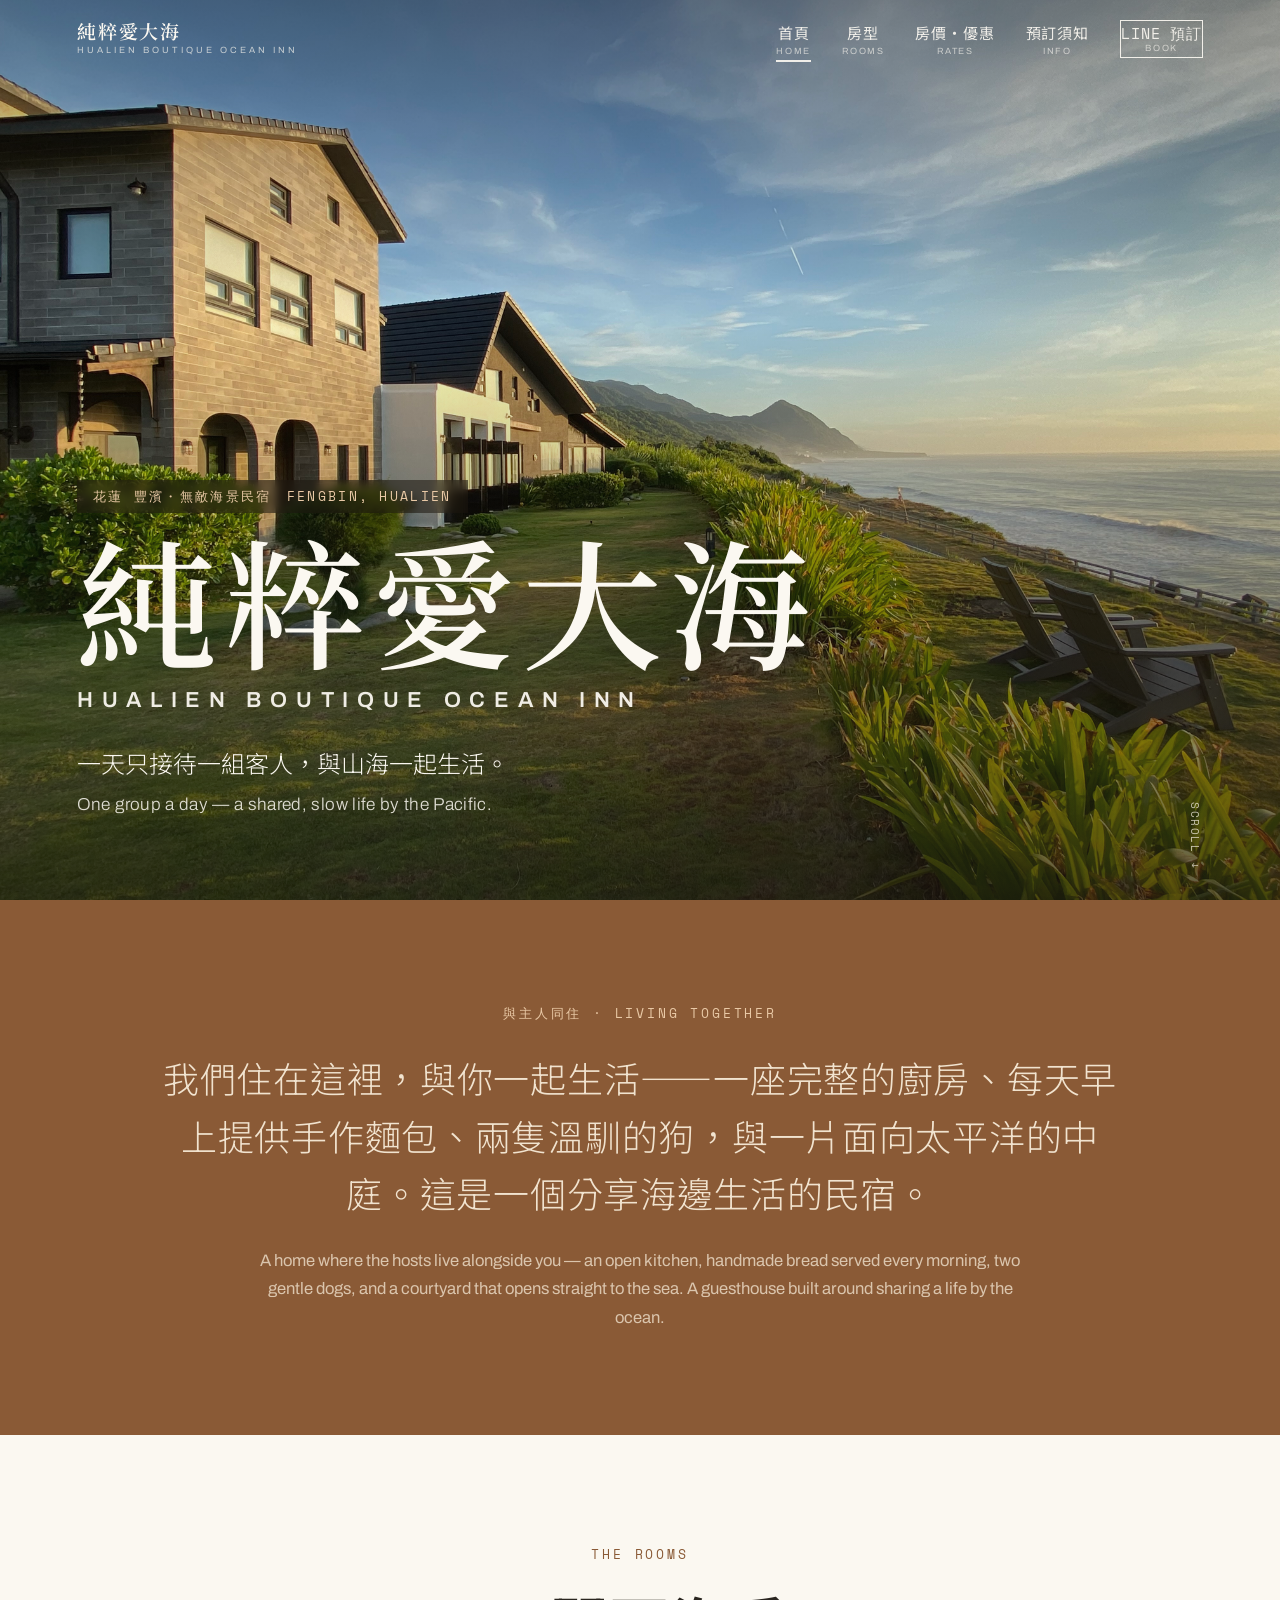
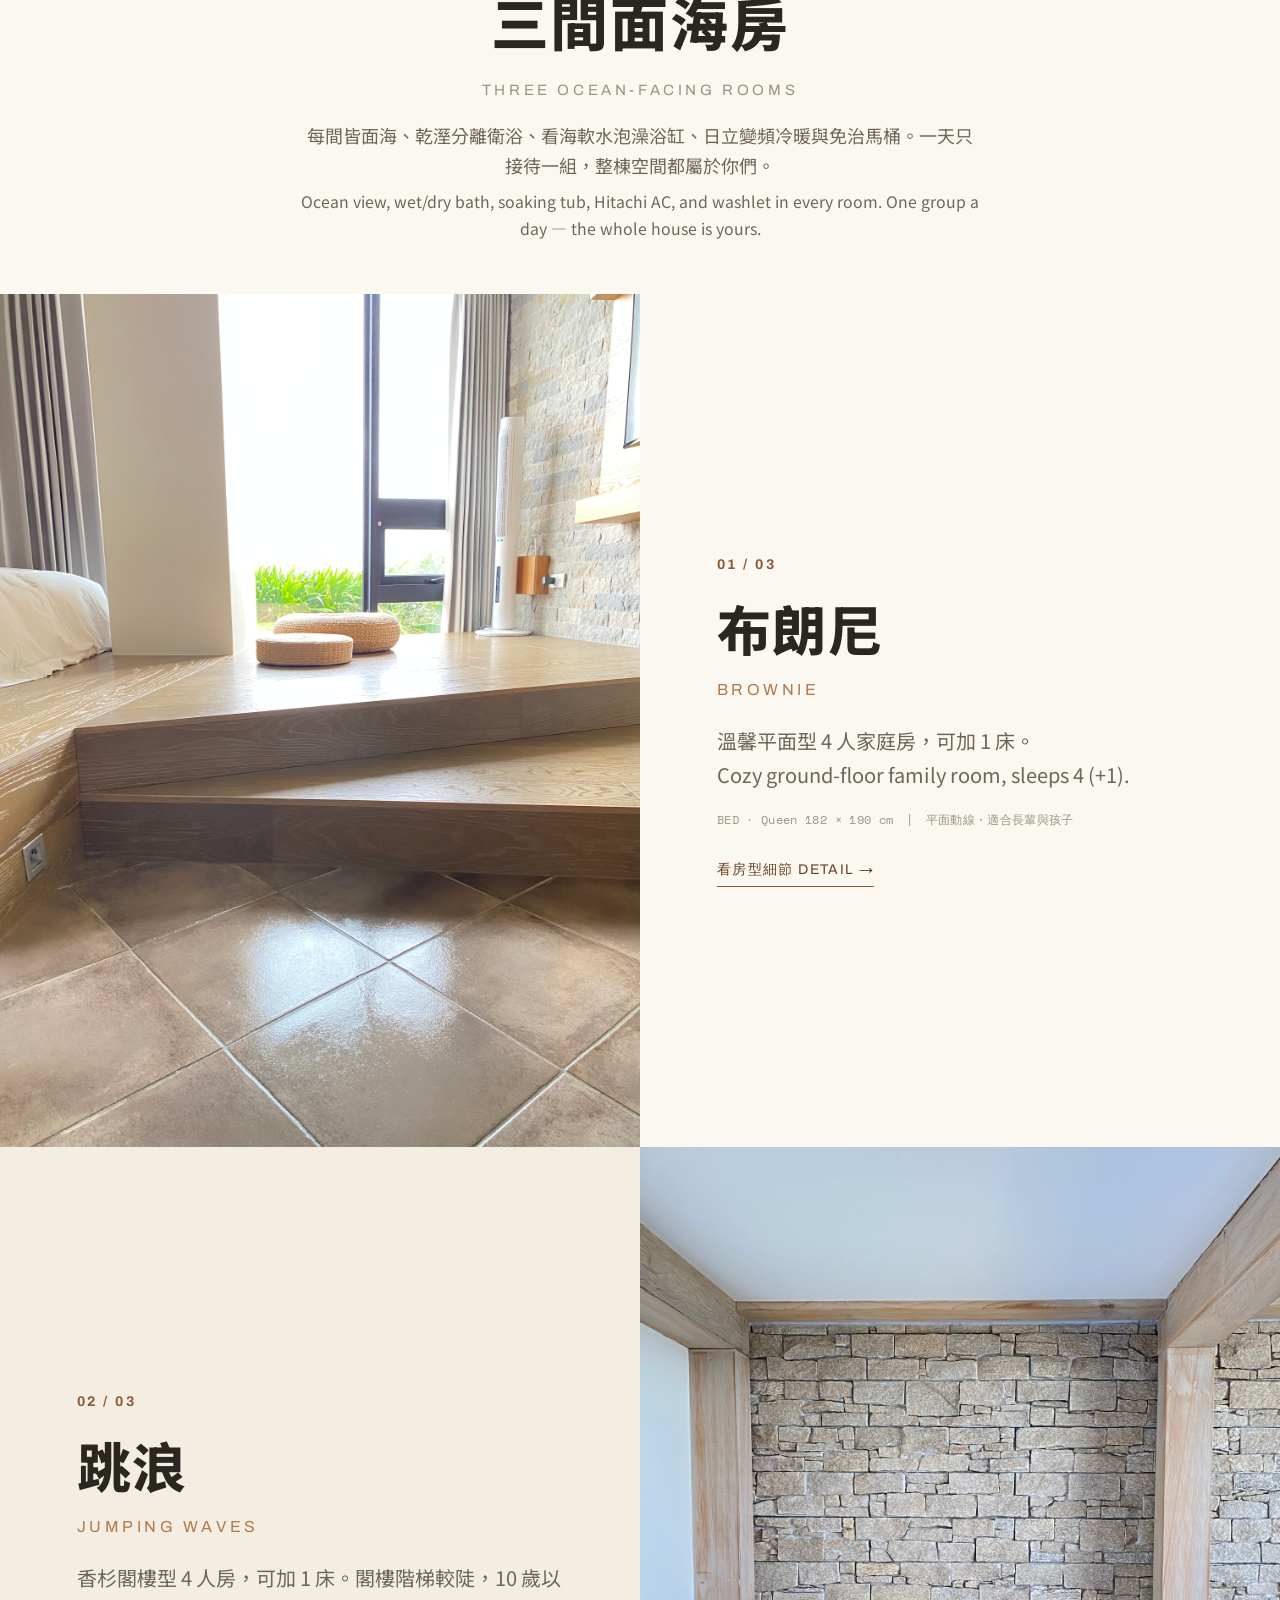
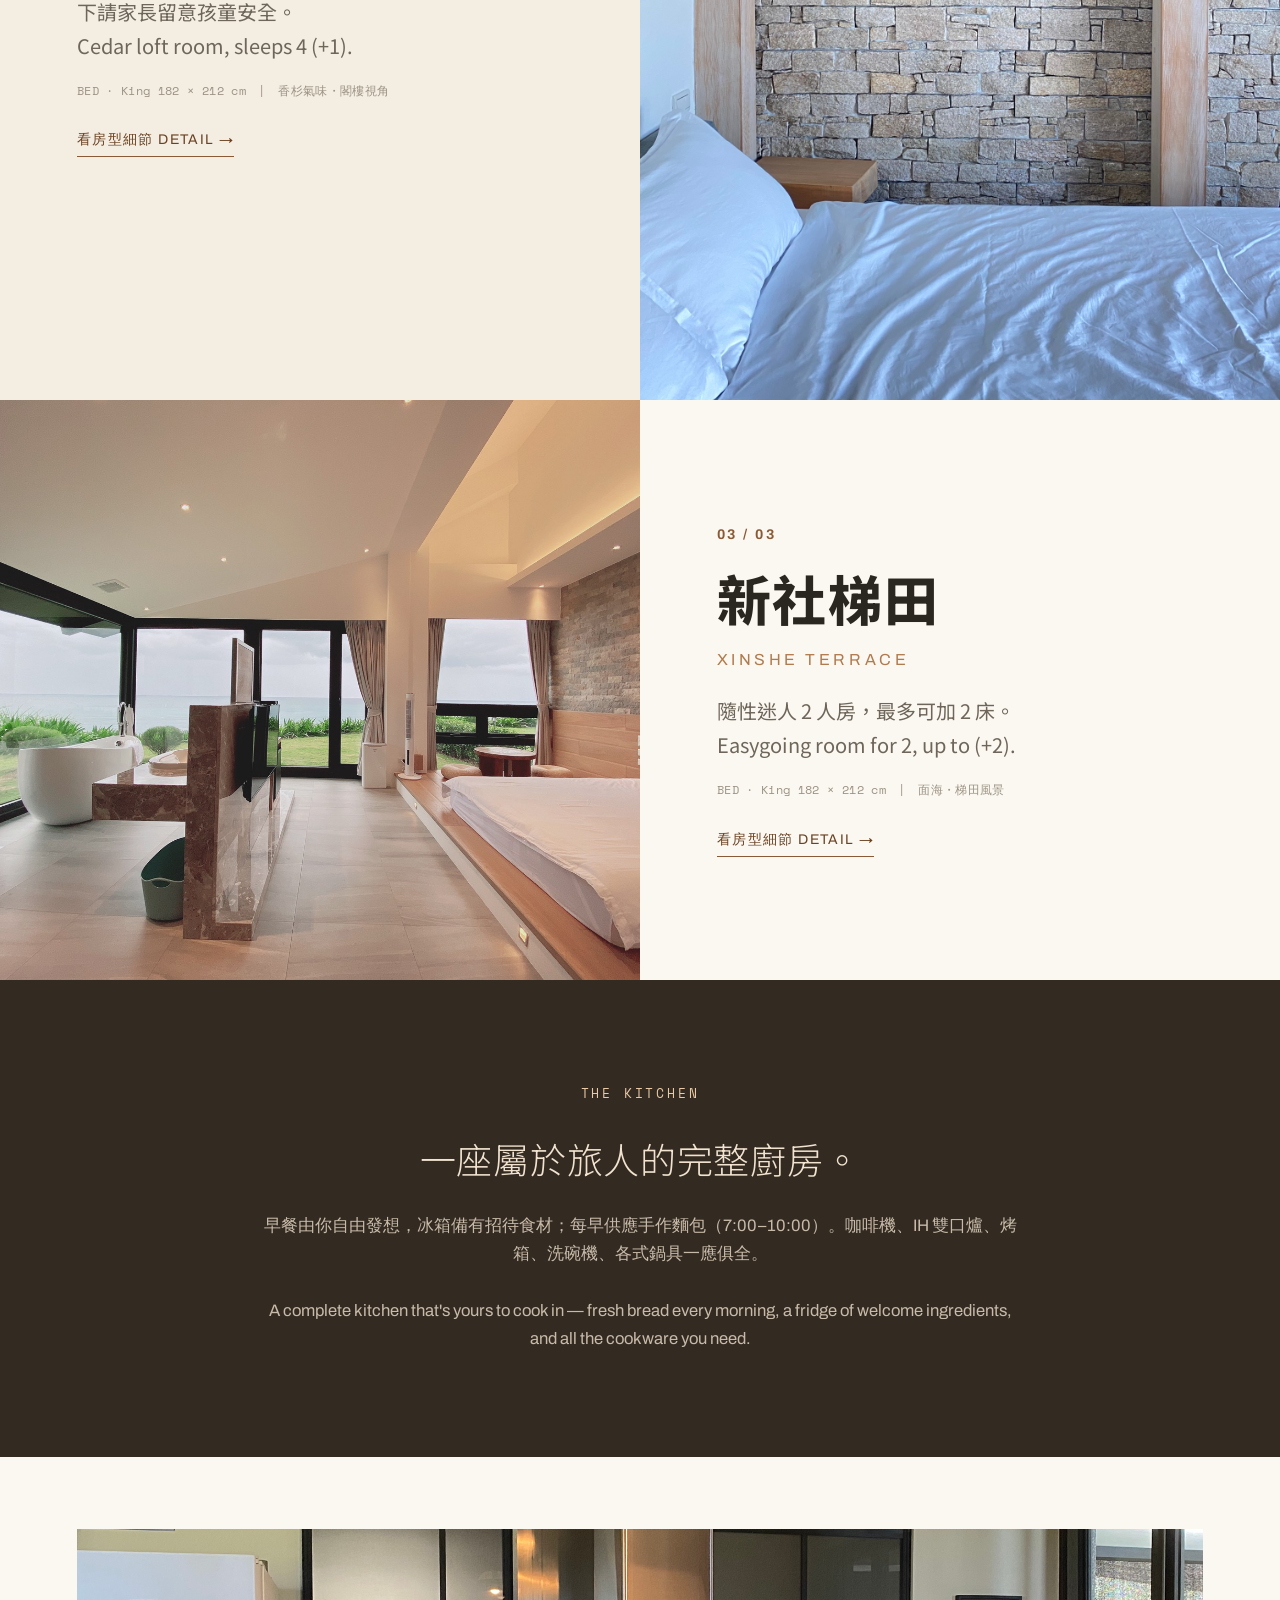
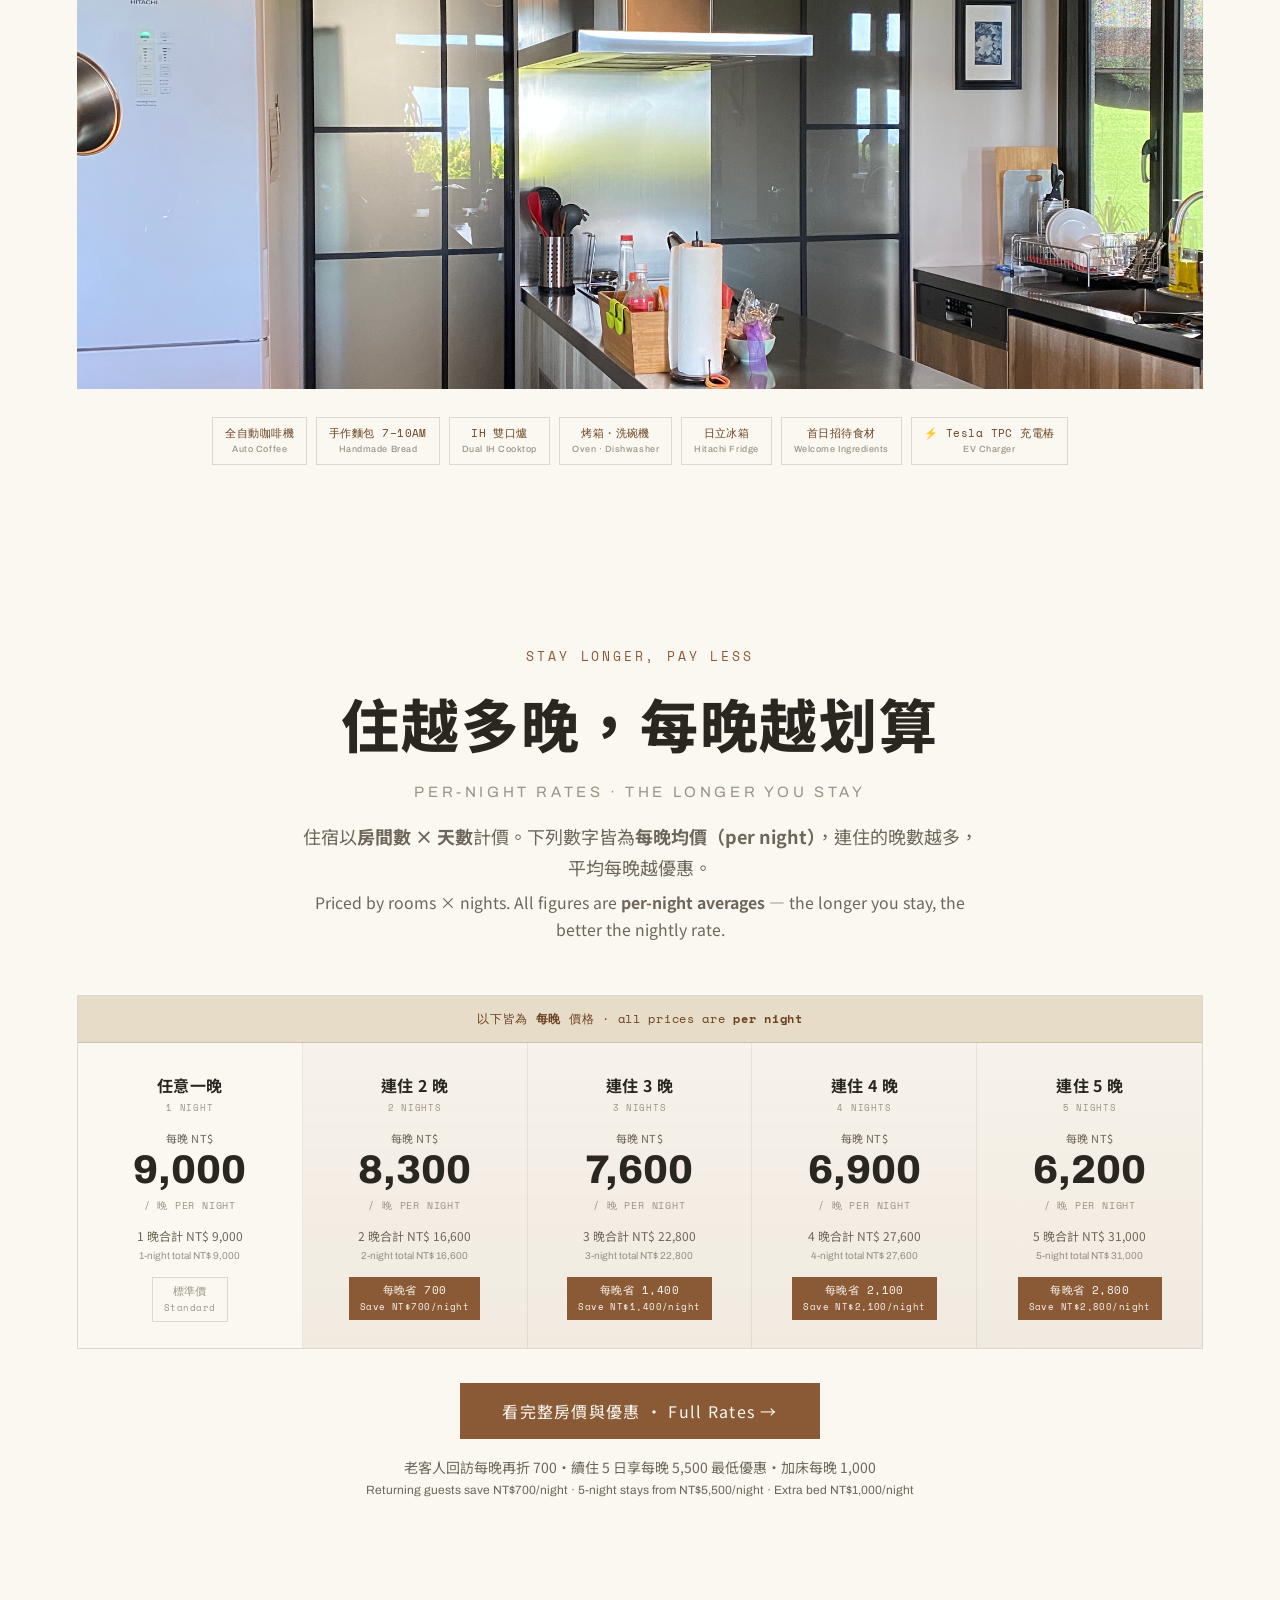
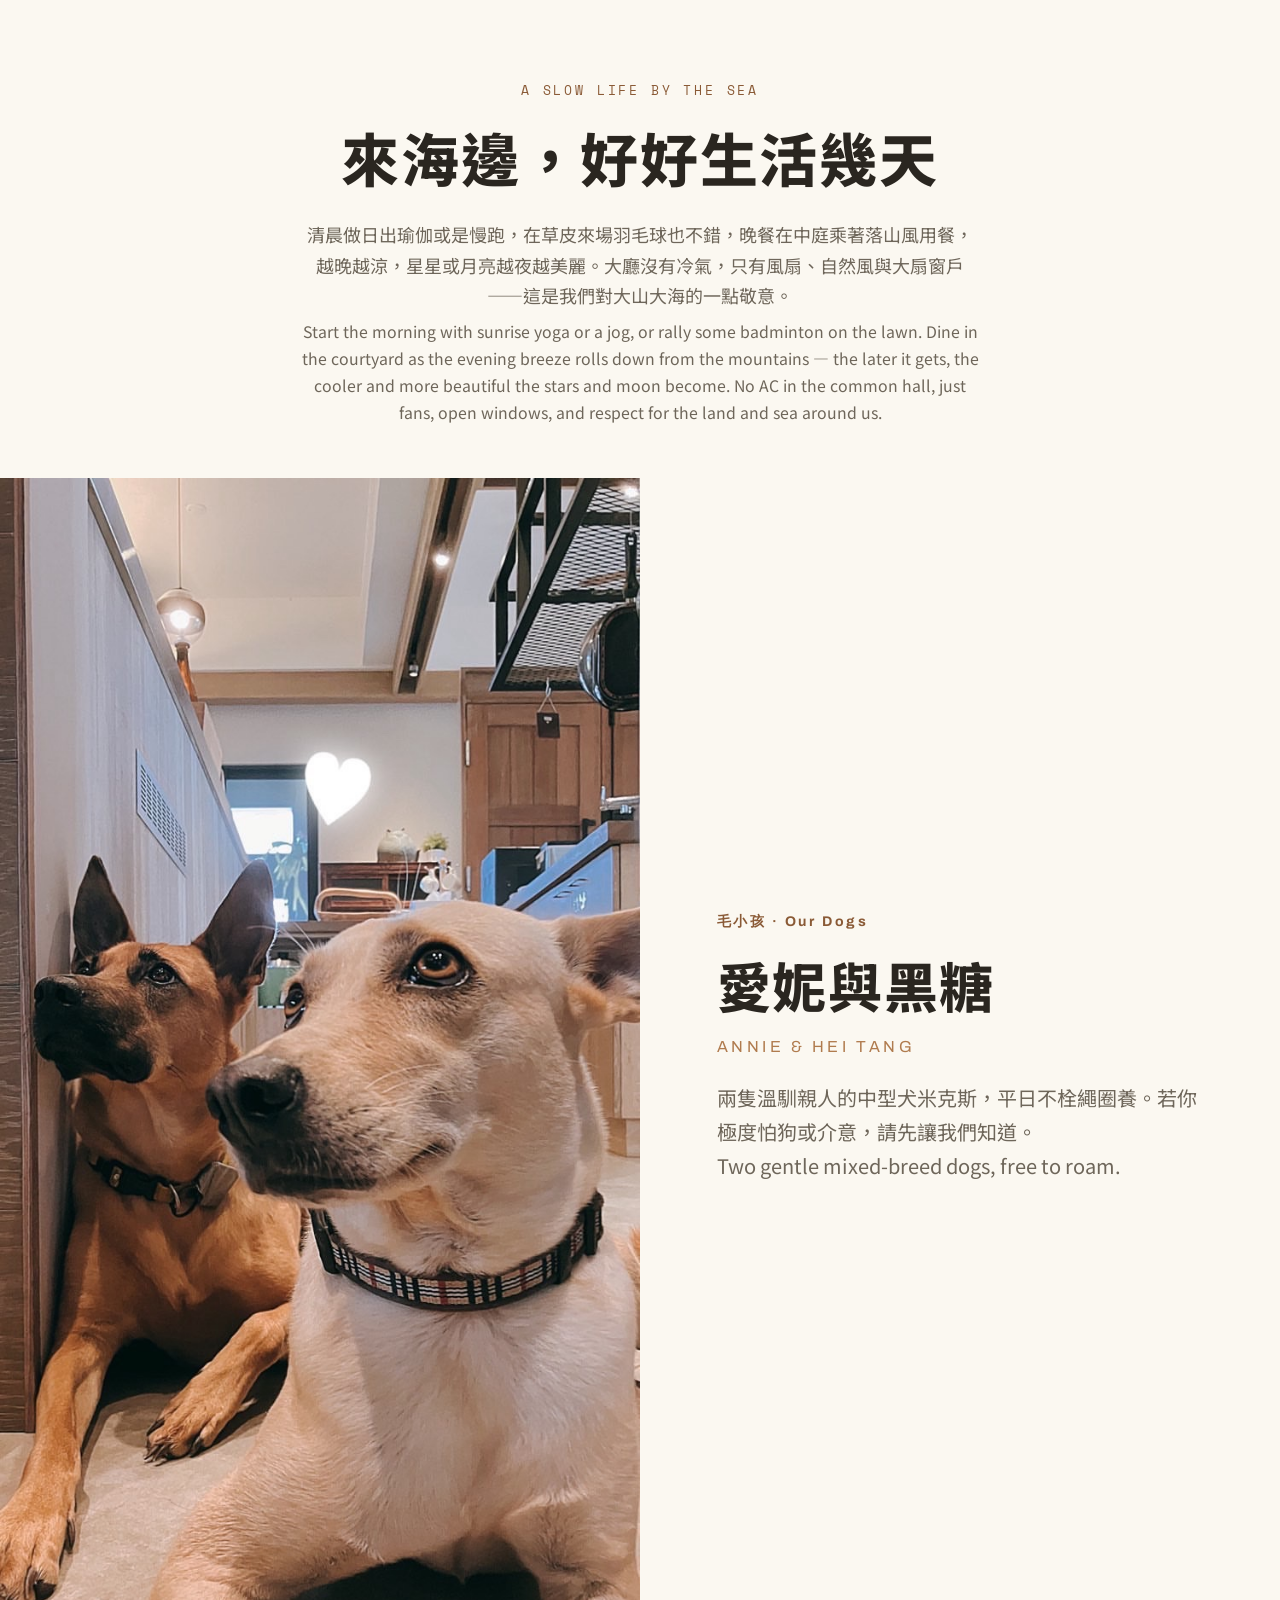
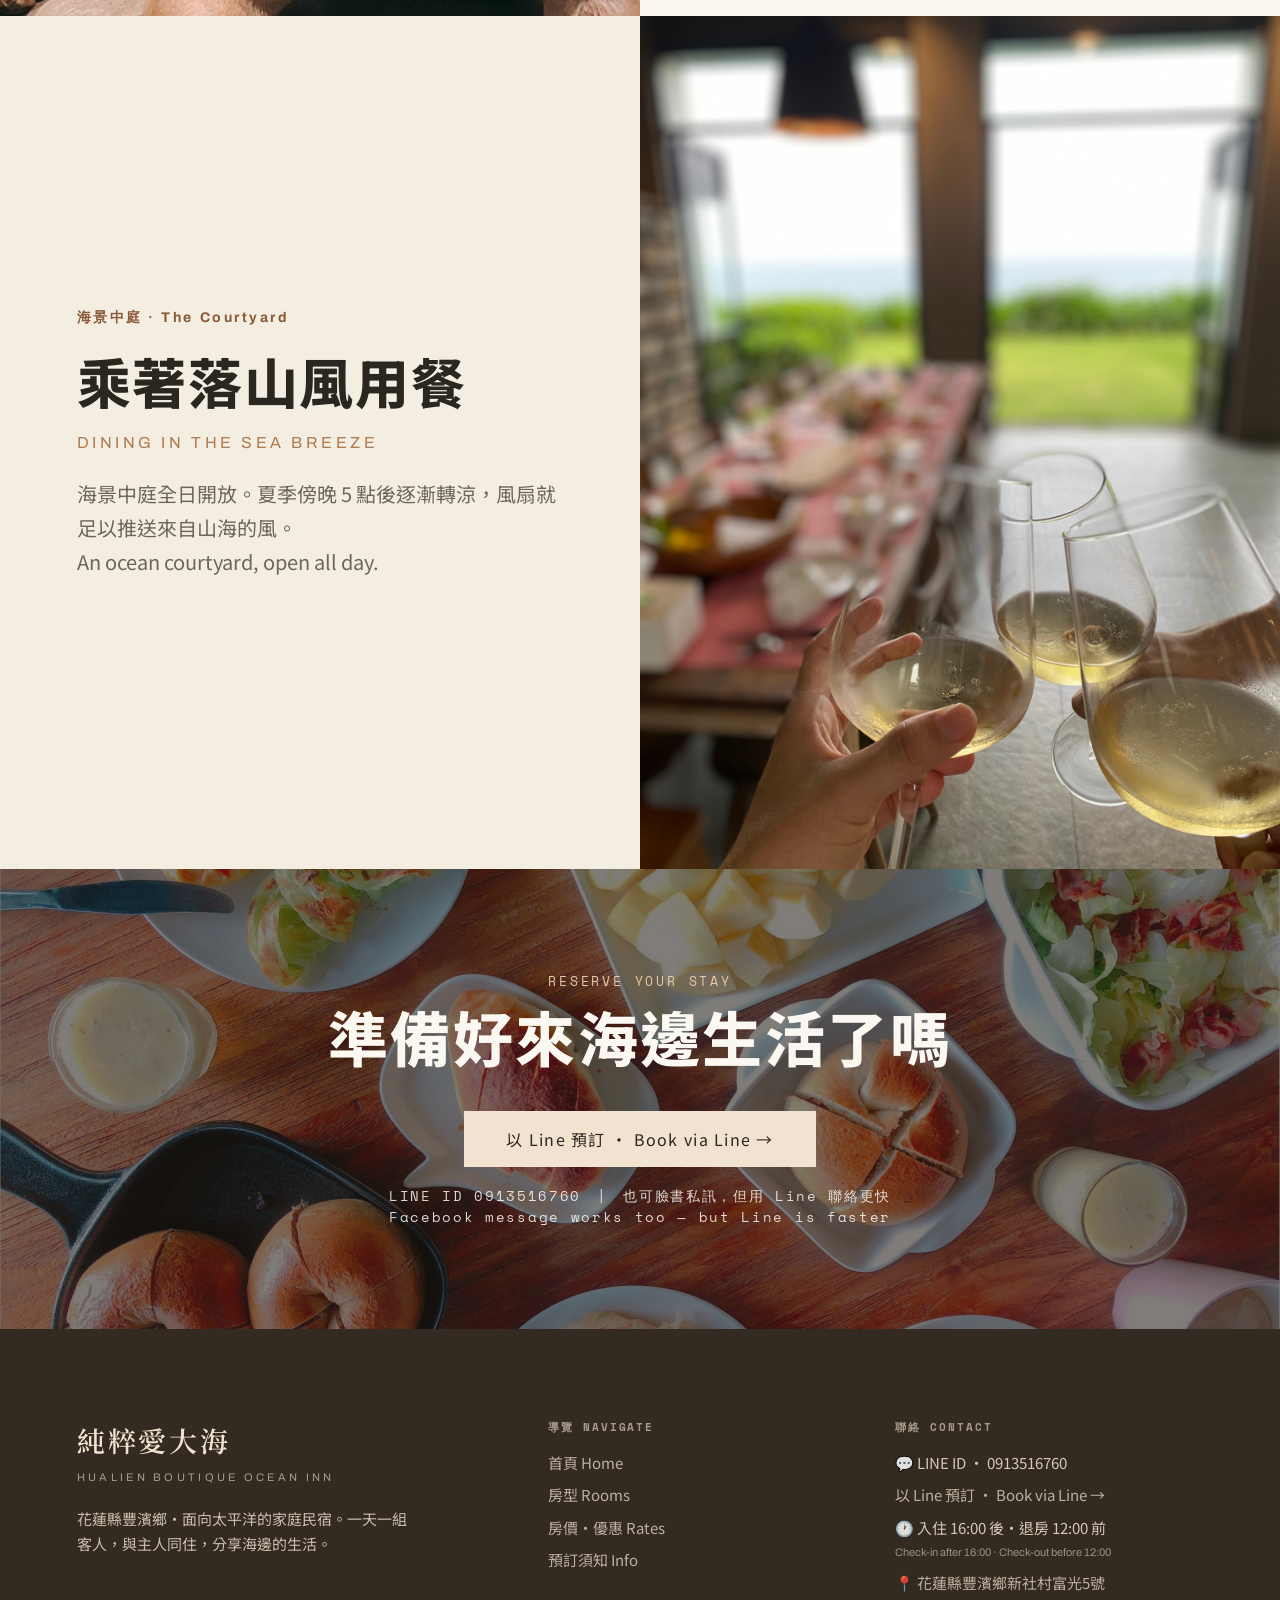
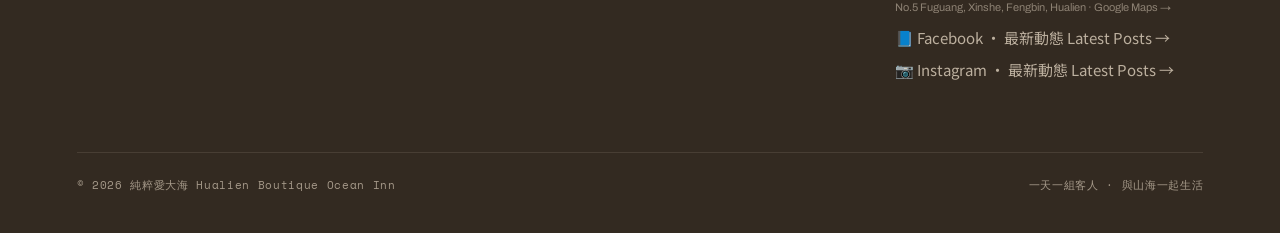
==== commit 3b6d047f: "Remove 中庭壁爐 and 韓式烤肉盤 chips from kitchen section" ====
--- a/index.html
+++ b/index.html
@@ -151,7 +151,7 @@
   <img class="kitchen-photo" src="public/images/內裝/廚房抽油煙機.jpeg" alt="開放式廚房" />
   <div class="chips" style="justify-content:center;margin-top:28px;">
     <span>全自動咖啡機<small>Auto Coffee</small></span><span>手作麵包 7–10AM<small>Handmade Bread</small></span><span>IH 雙口爐<small>Dual IH Cooktop</small></span><span>烤箱・洗碗機<small>Oven · Dishwasher</small></span>
-    <span>日立冰箱<small>Hitachi Fridge</small></span><span>中庭壁爐 烤牛排／披薩<small>Courtyard Fireplace</small></span><span>韓式烤肉盤<small>Korean BBQ</small></span><span>首日招待食材<small>Welcome Ingredients</small></span>
+    <span>日立冰箱<small>Hitachi Fridge</small></span><span>首日招待食材<small>Welcome Ingredients</small></span>
     <span>⚡ Tesla TPC 充電樁<small>EV Charger</small></span>
   </div>
 </section>
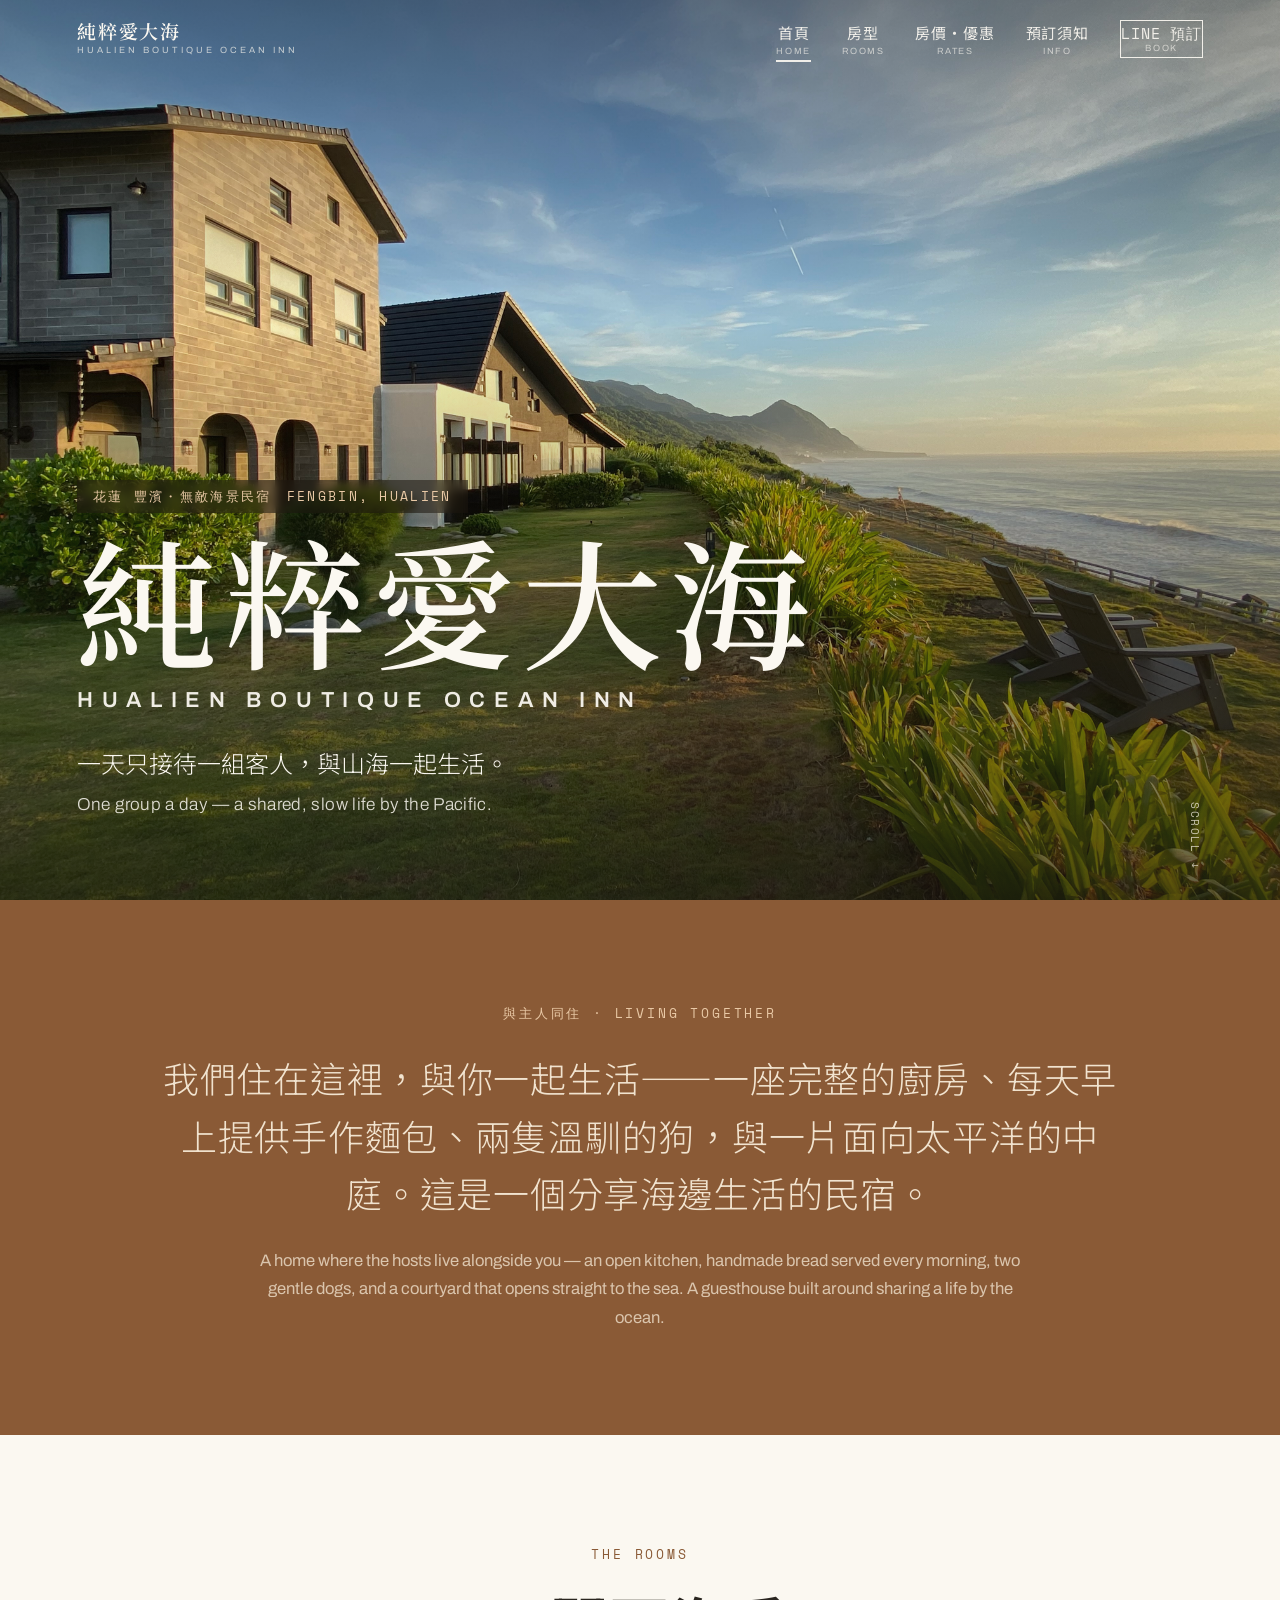
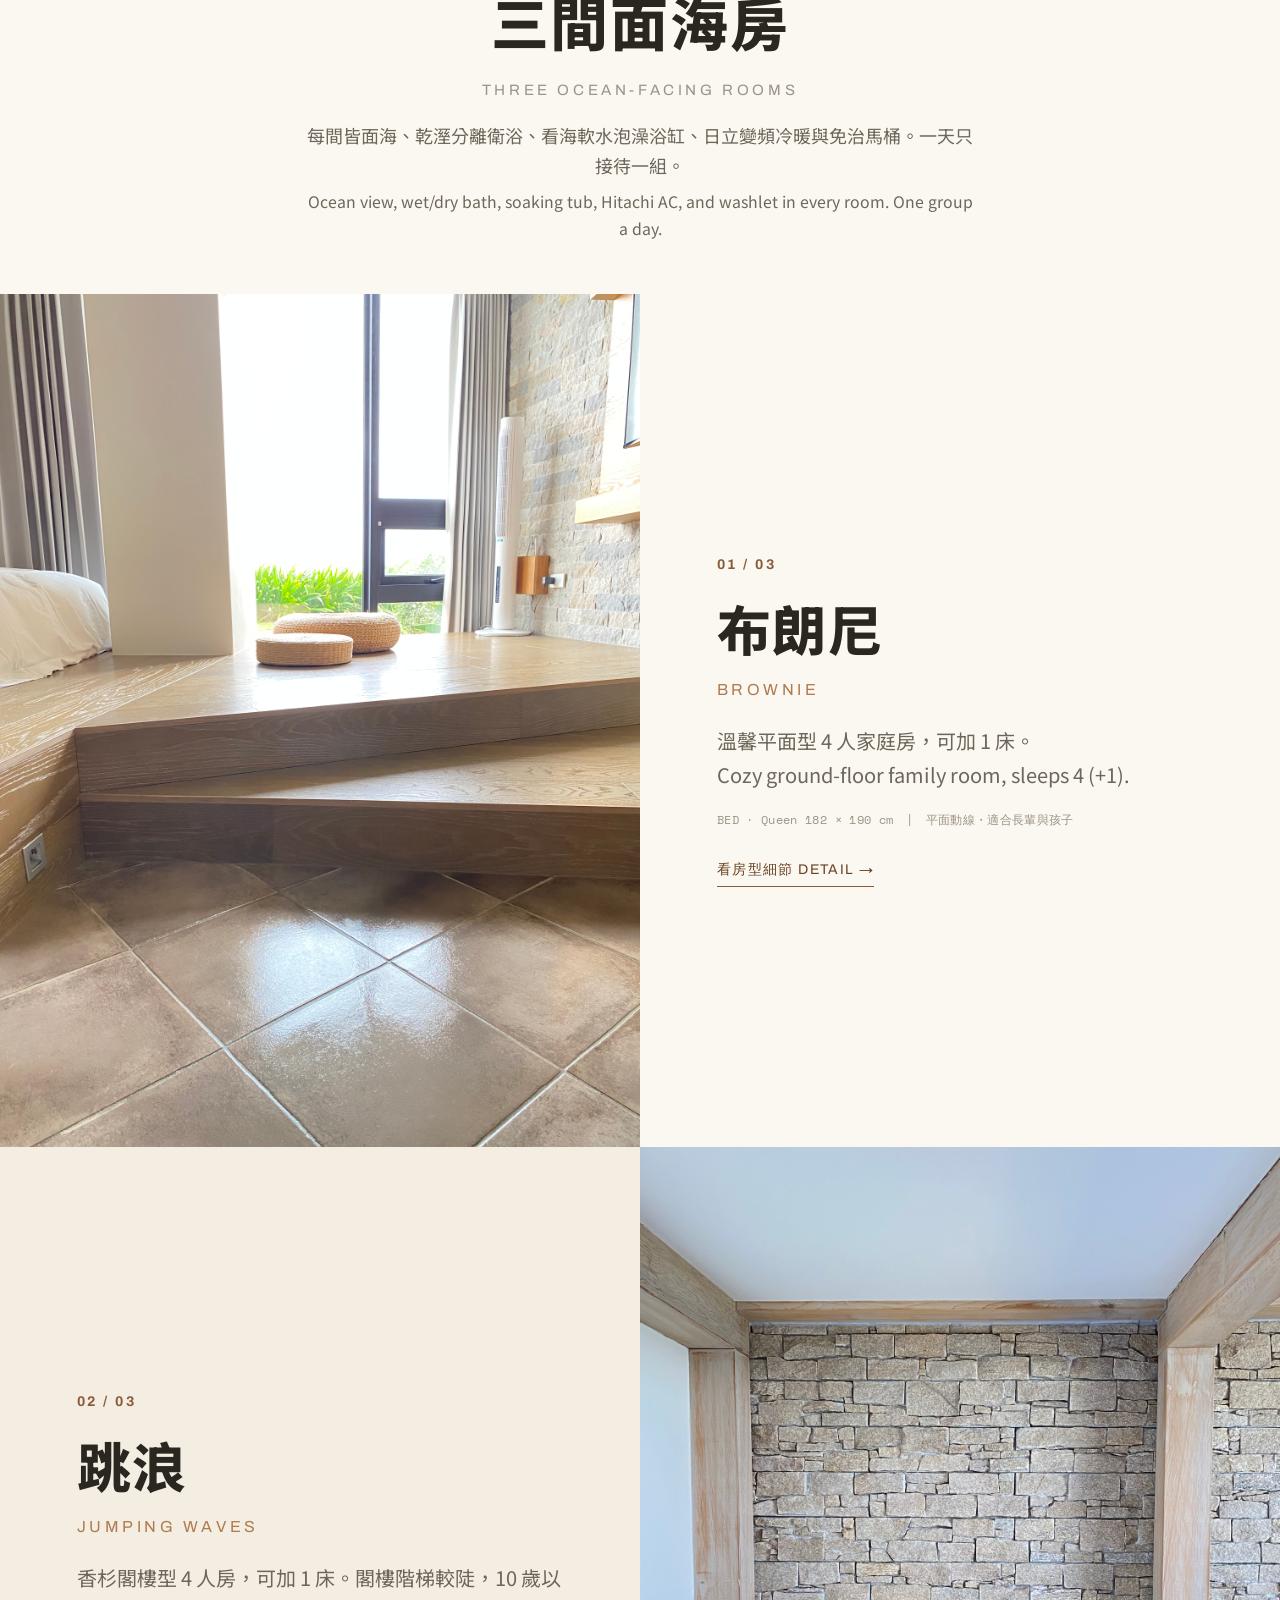
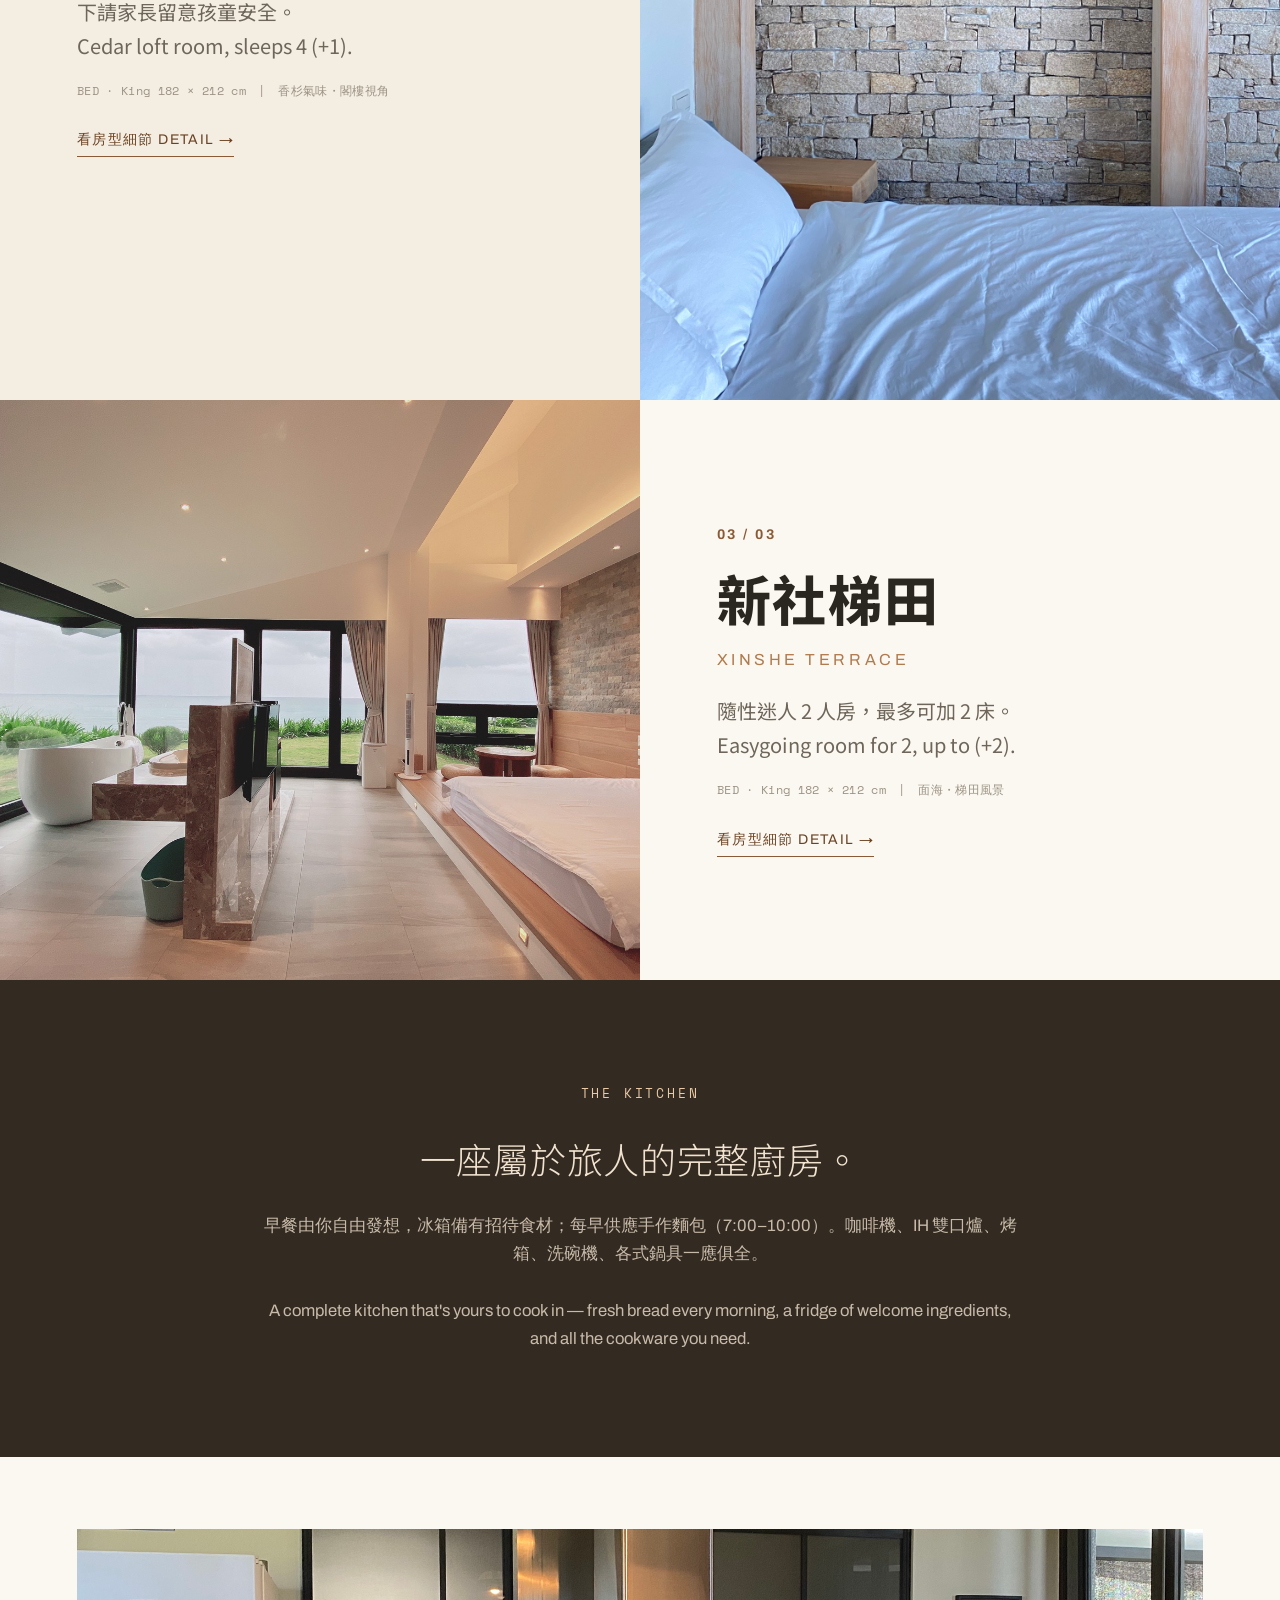
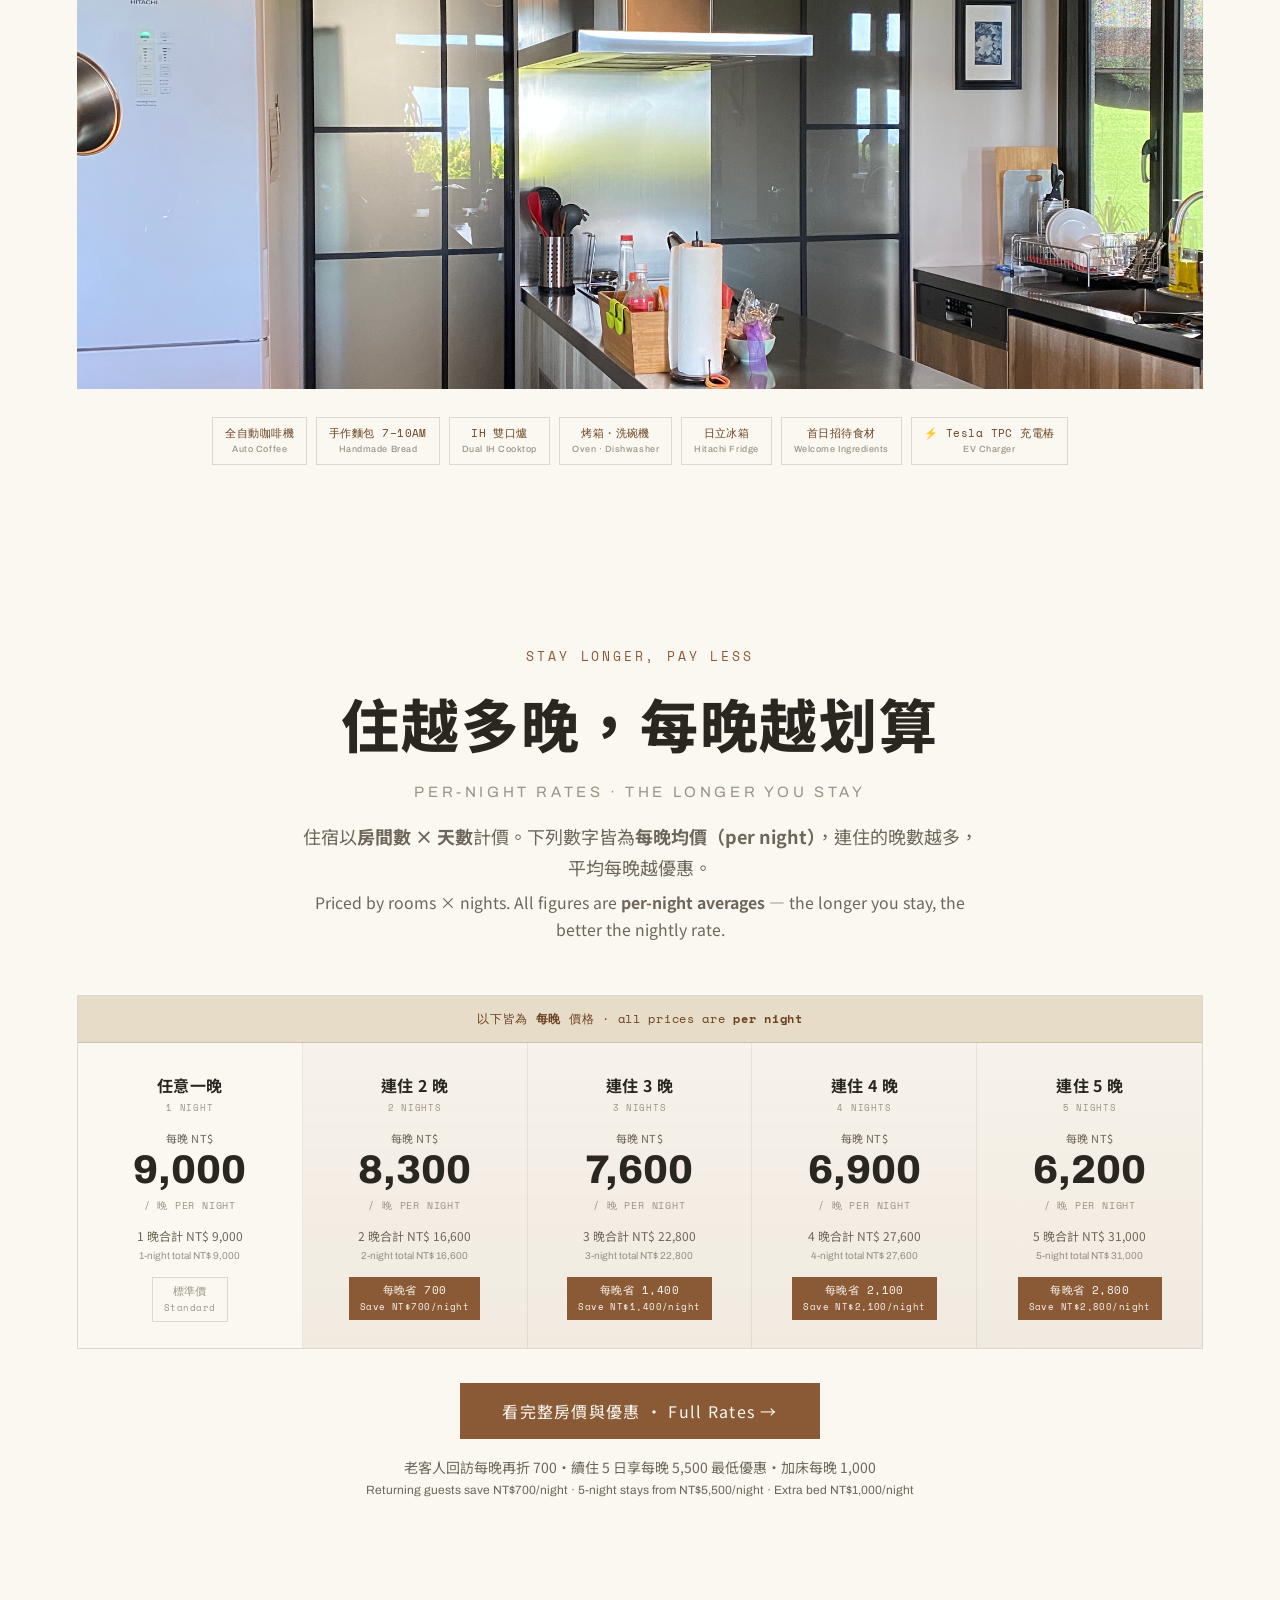
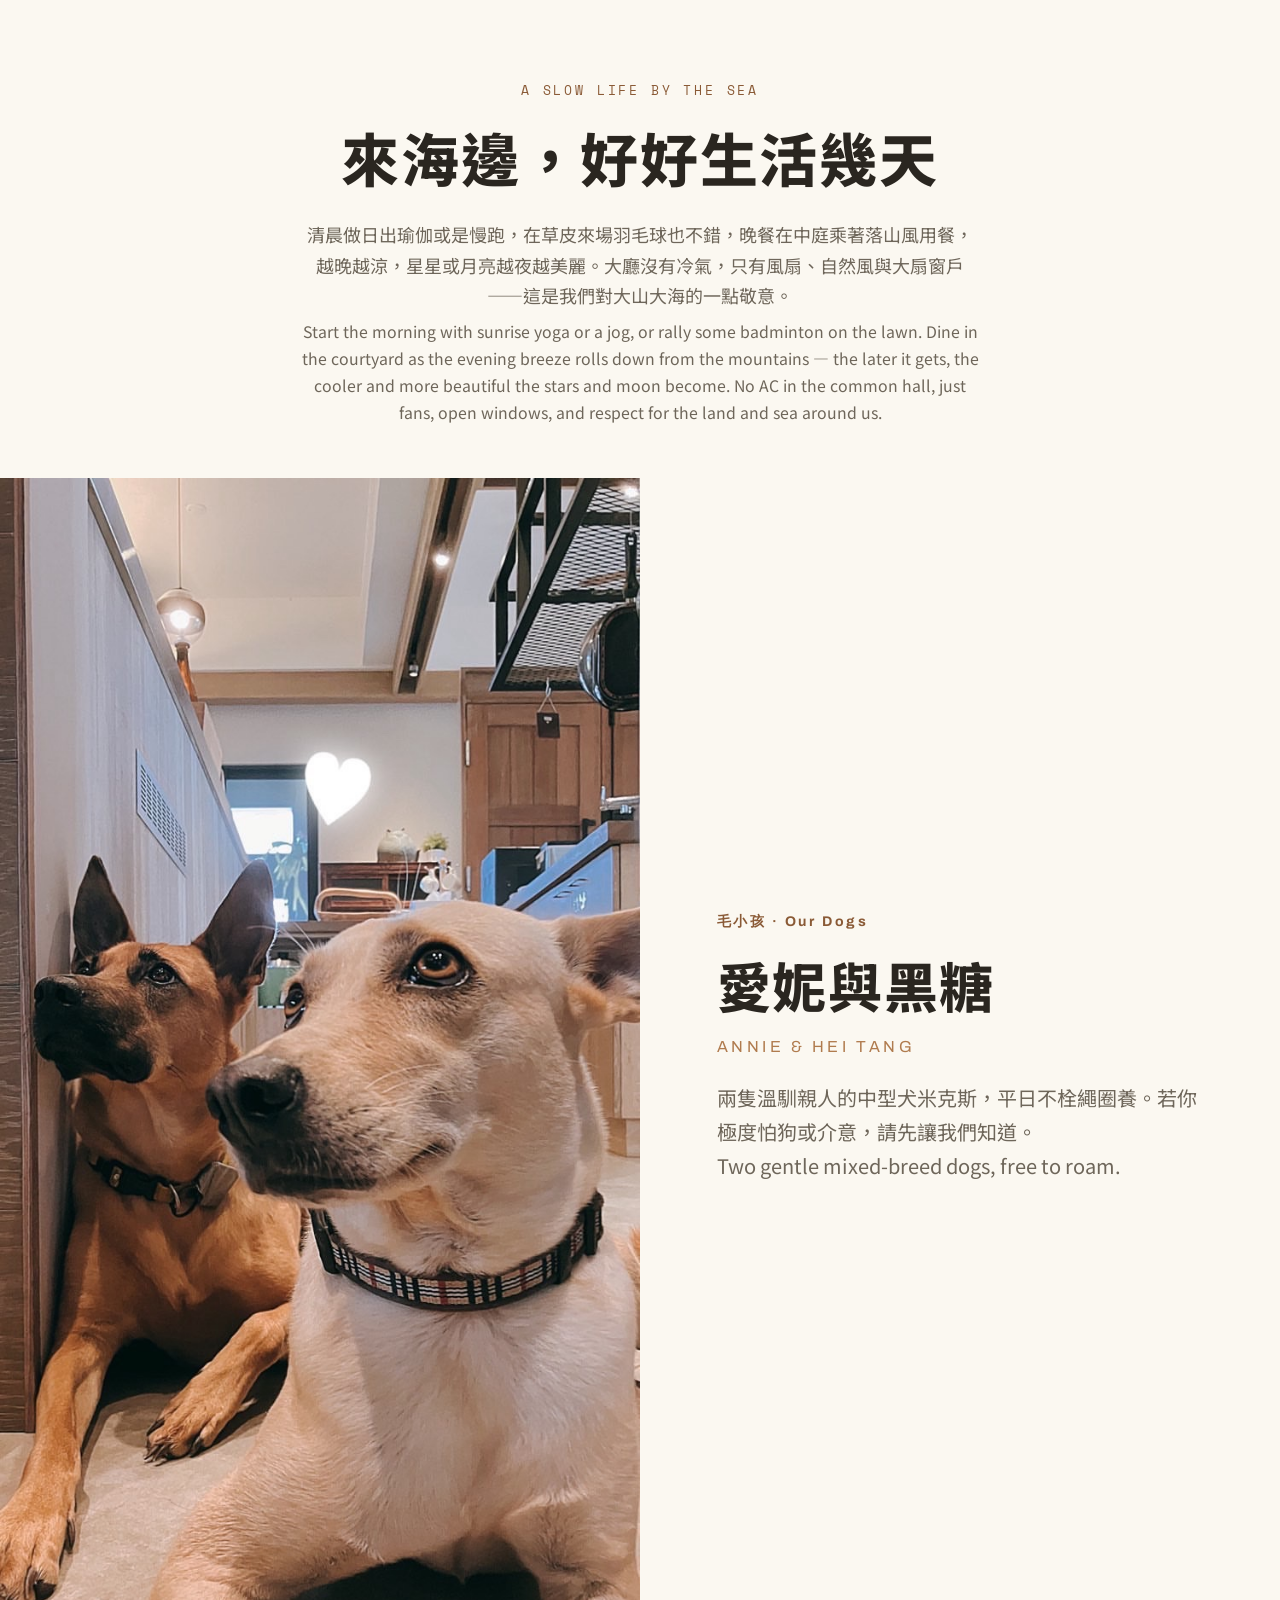
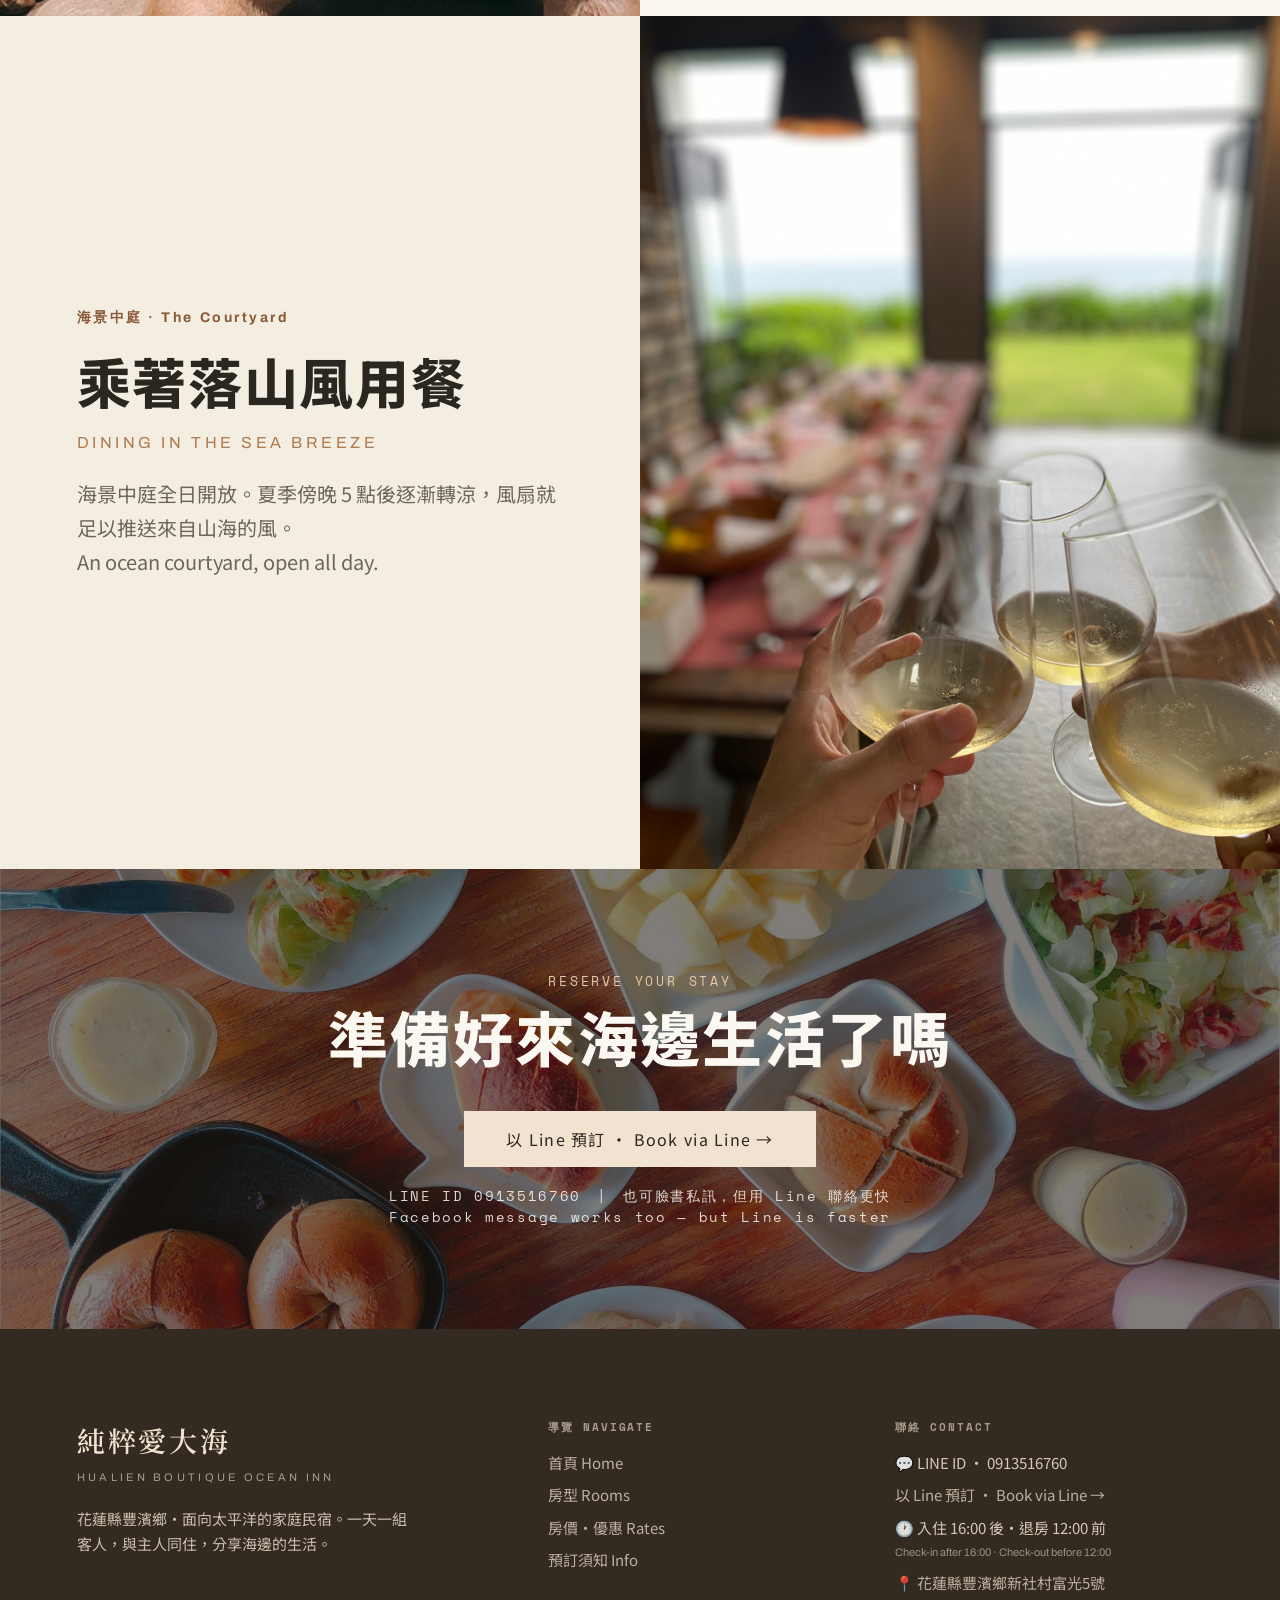
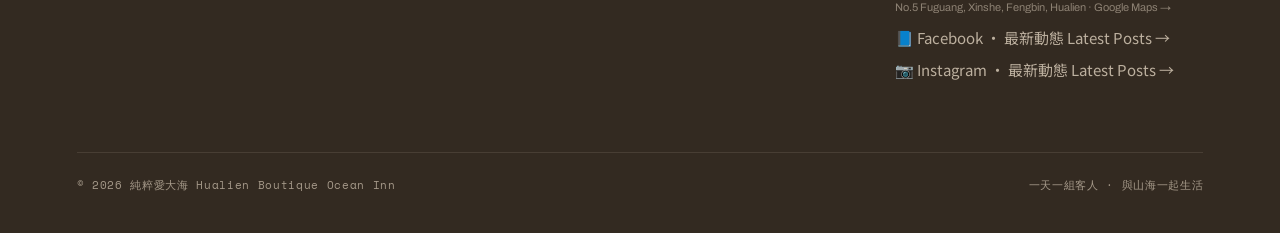
==== commit fc07f351: "Remove 整棟空間都屬於你們 from homepage rooms section" ====
--- a/index.html
+++ b/index.html
@@ -102,7 +102,7 @@
   <div class="eyebrow">The Rooms</div>
   <h2>三間面海房</h2>
   <span class="en">Three ocean-facing rooms</span>
-  <p>每間皆面海、乾溼分離衛浴、看海軟水泡澡浴缸、日立變頻冷暖與免治馬桶。一天只接待一組，整棟空間都屬於你們。<br><span class="en2" style="font-size:0.88em;display:block;margin-top:8px;">Ocean view, wet/dry bath, soaking tub, Hitachi AC, and washlet in every room. One group a day — the whole house is yours.</span></p>
+  <p>每間皆面海、乾溼分離衛浴、看海軟水泡澡浴缸、日立變頻冷暖與免治馬桶。一天只接待一組。<br><span class="en2" style="font-size:0.88em;display:block;margin-top:8px;">Ocean view, wet/dry bath, soaking tub, Hitachi AC, and washlet in every room. One group a day.</span></p>
 </div>
 
 <section class="rows">
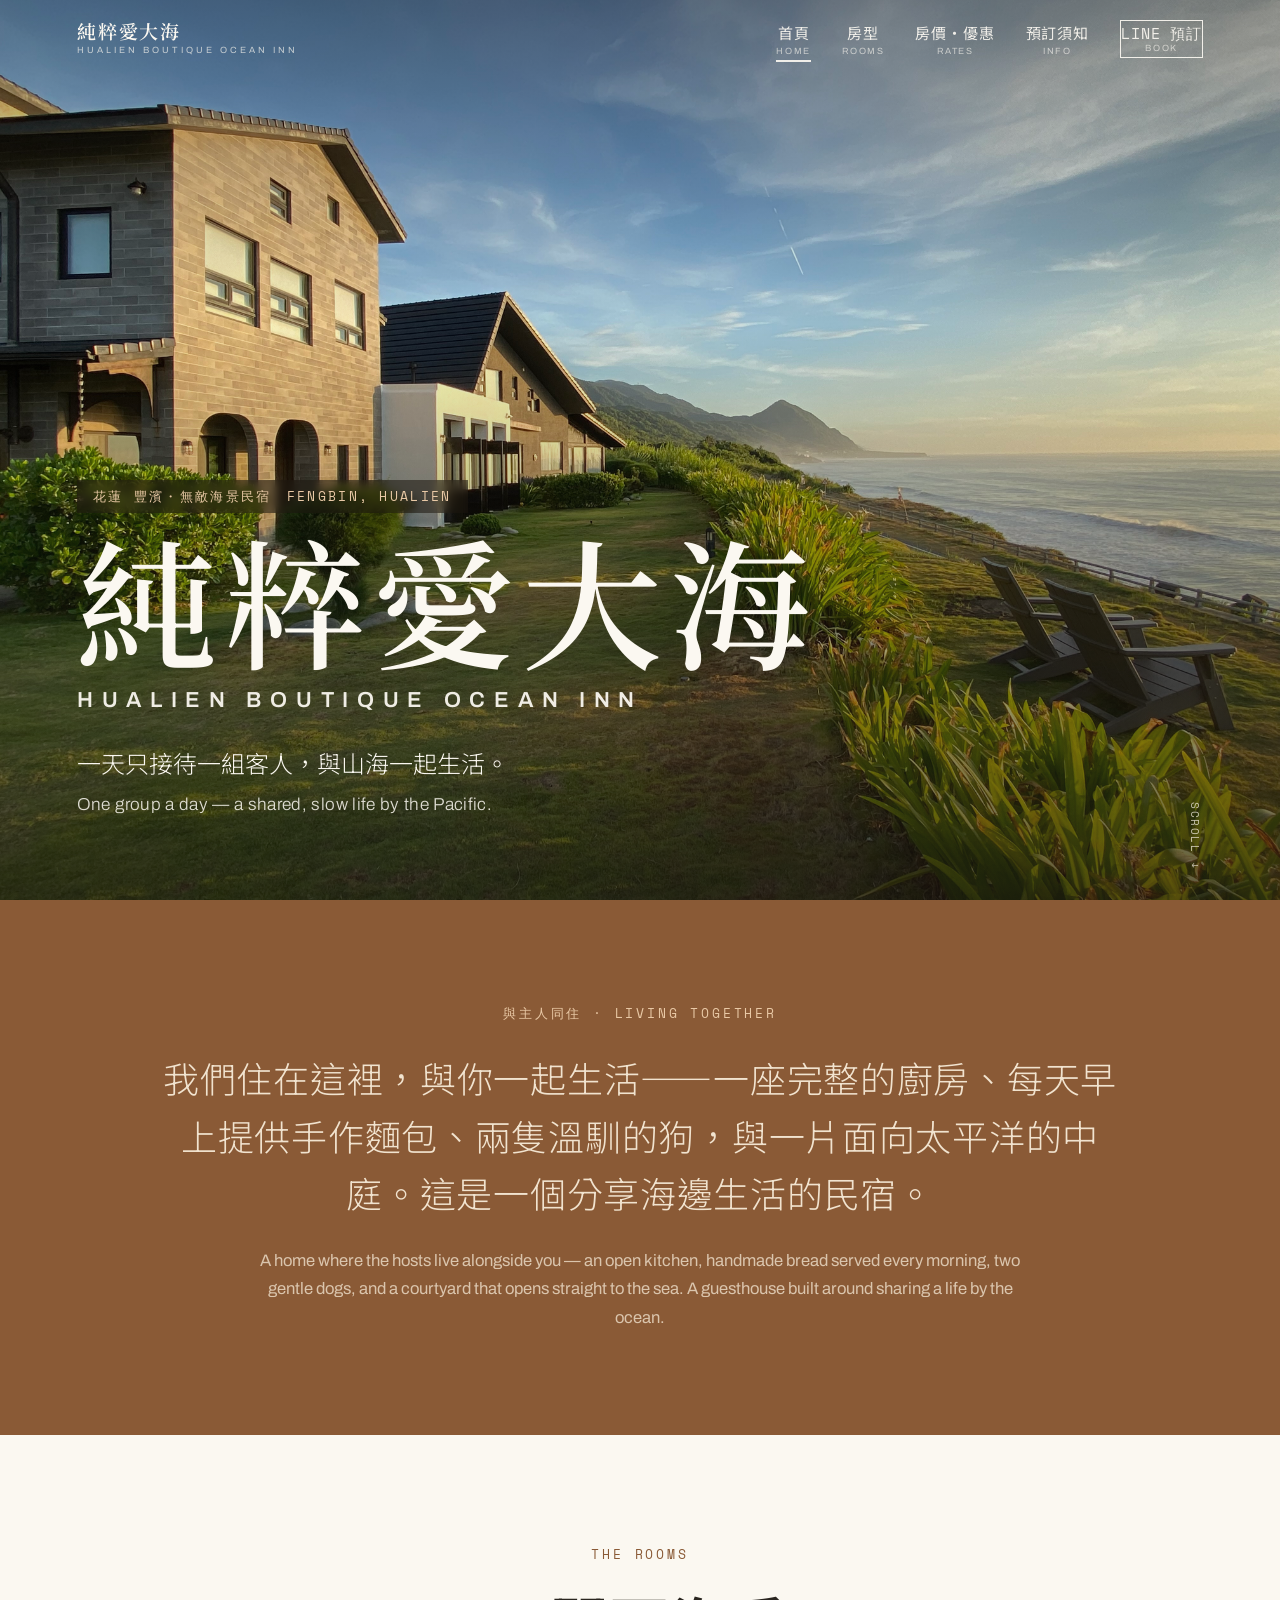
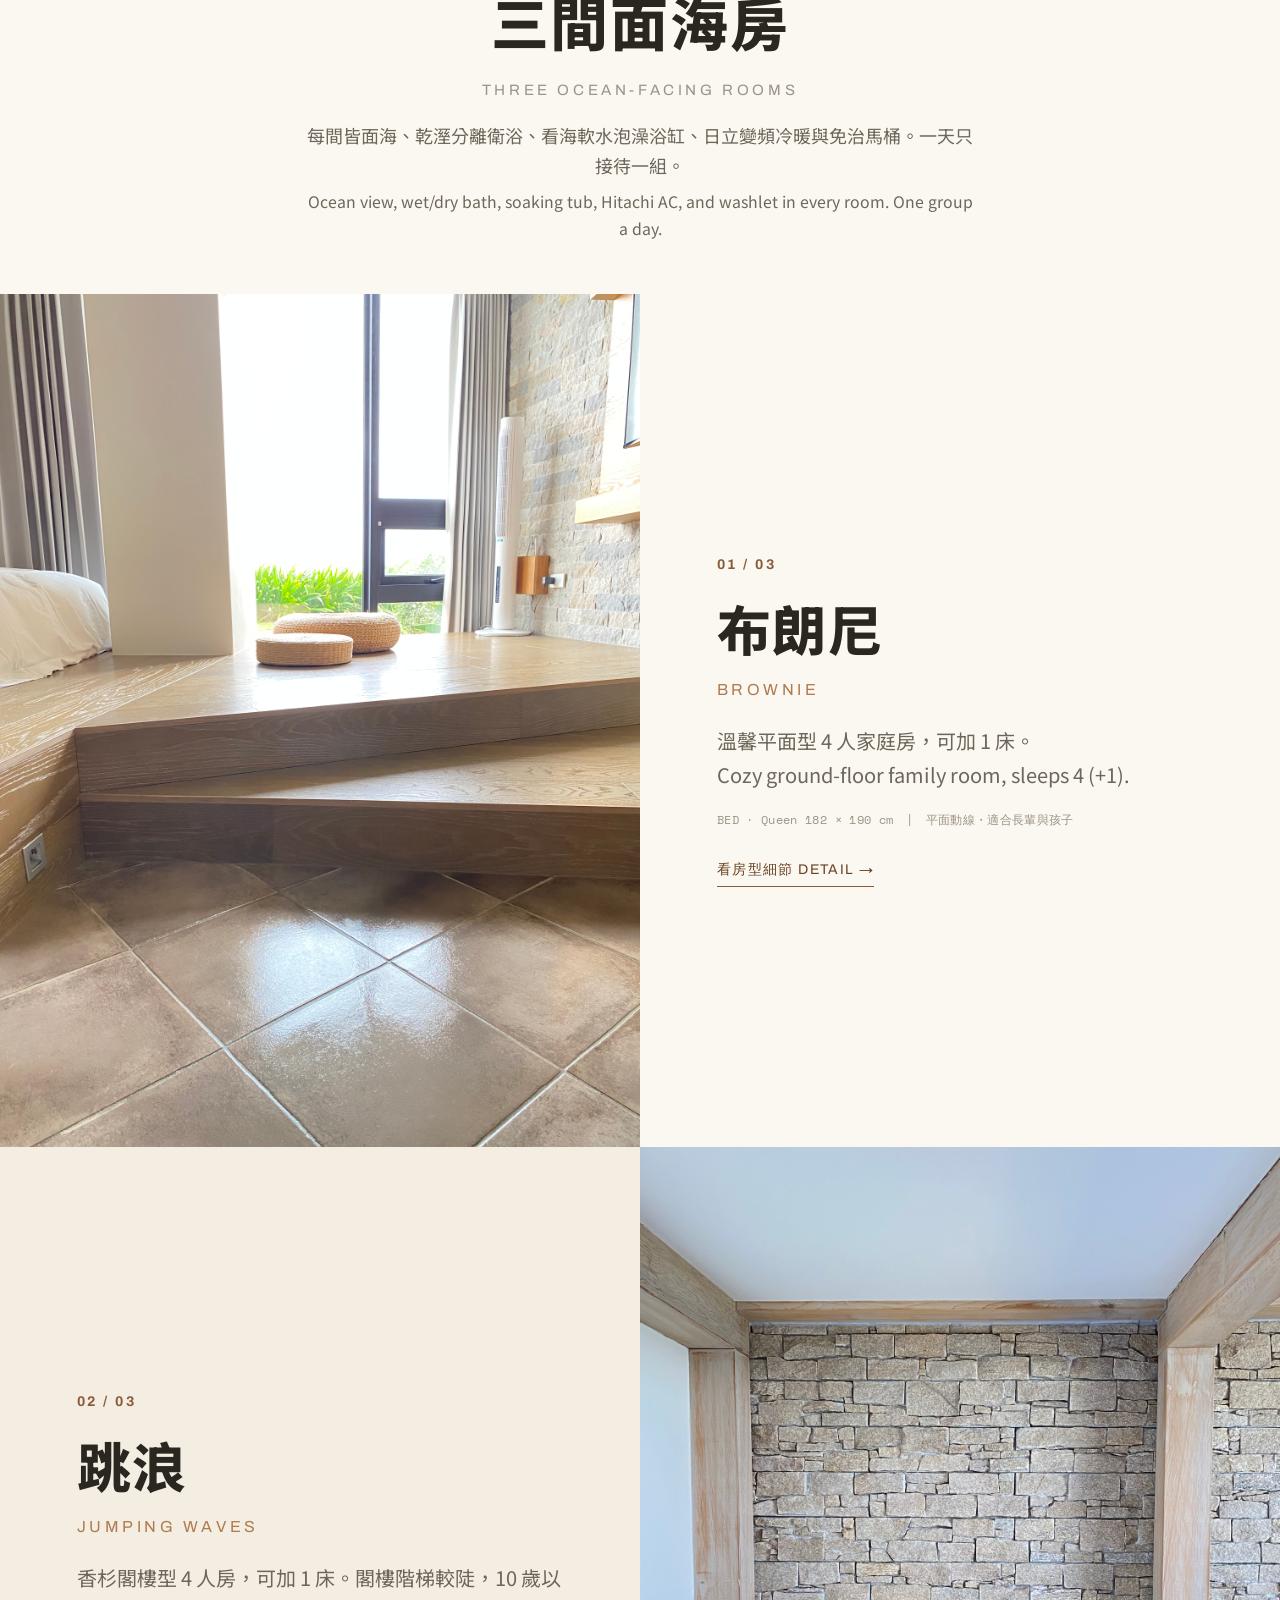
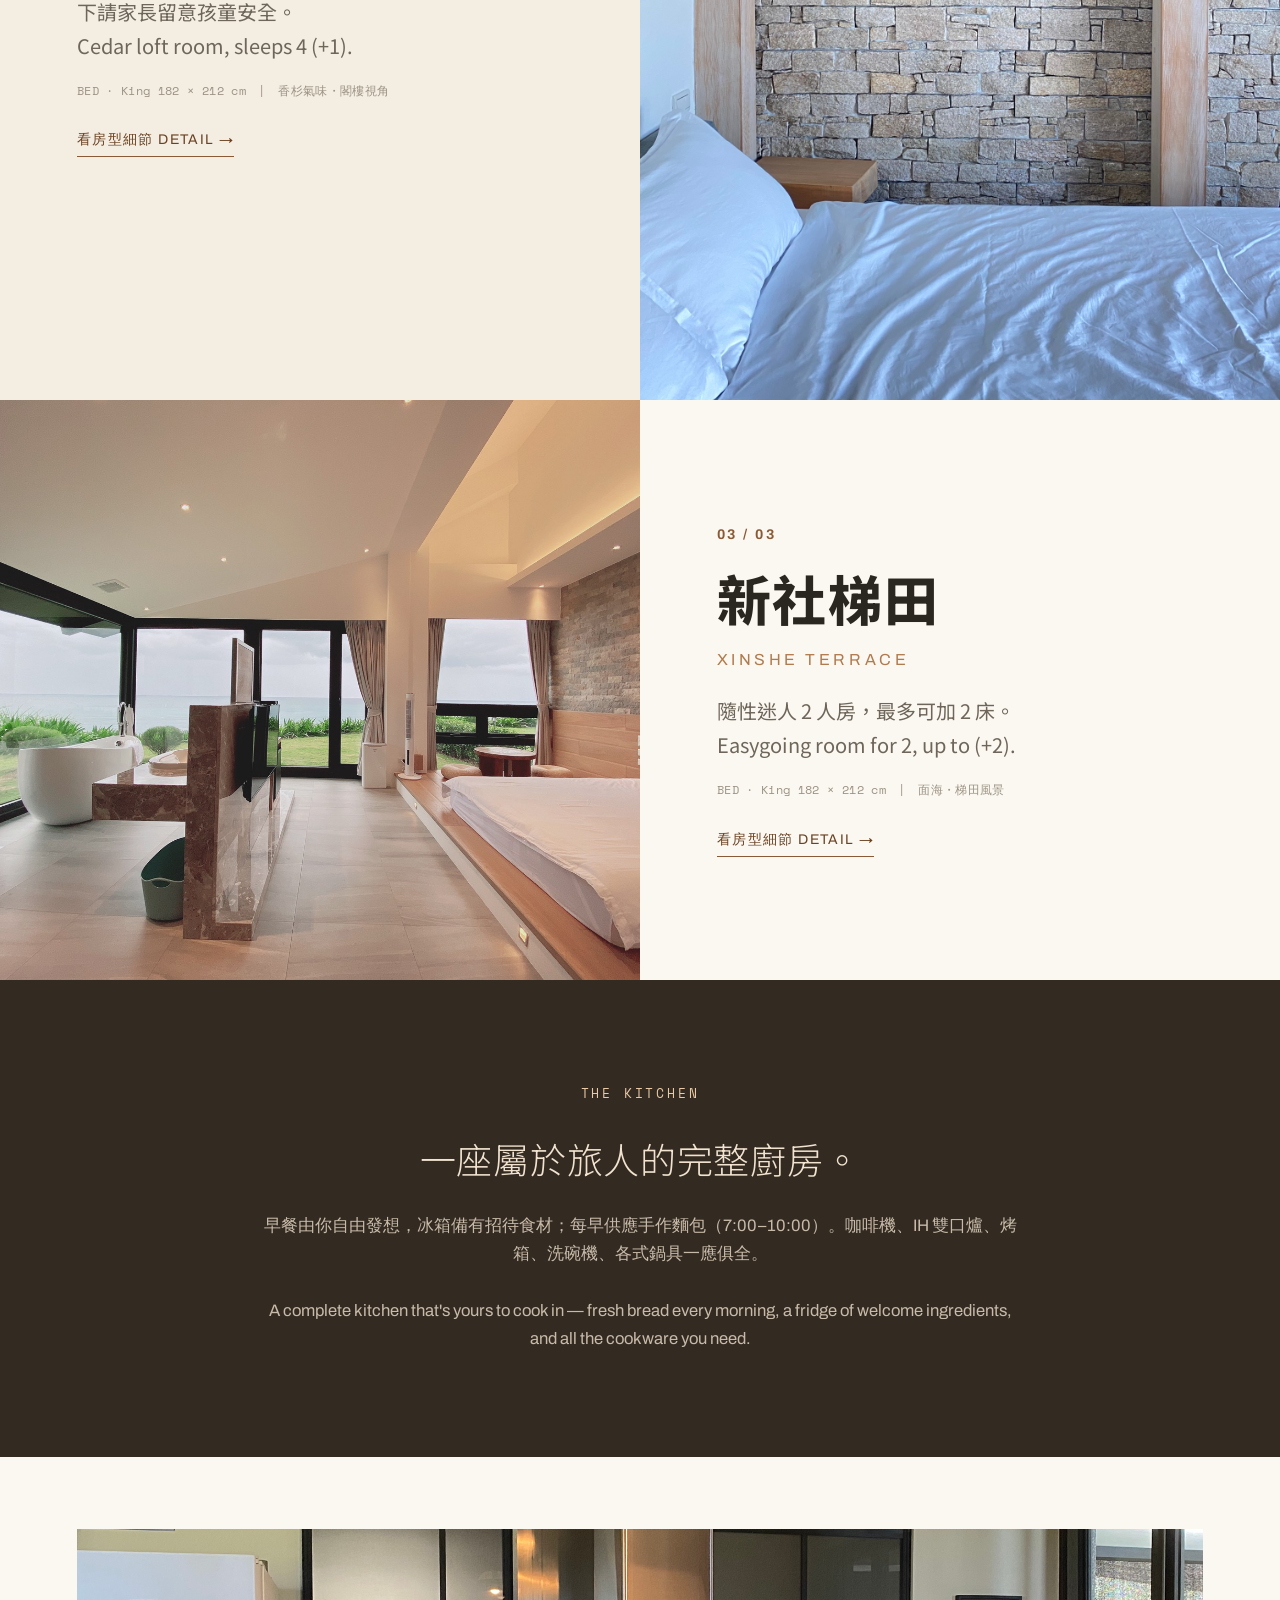
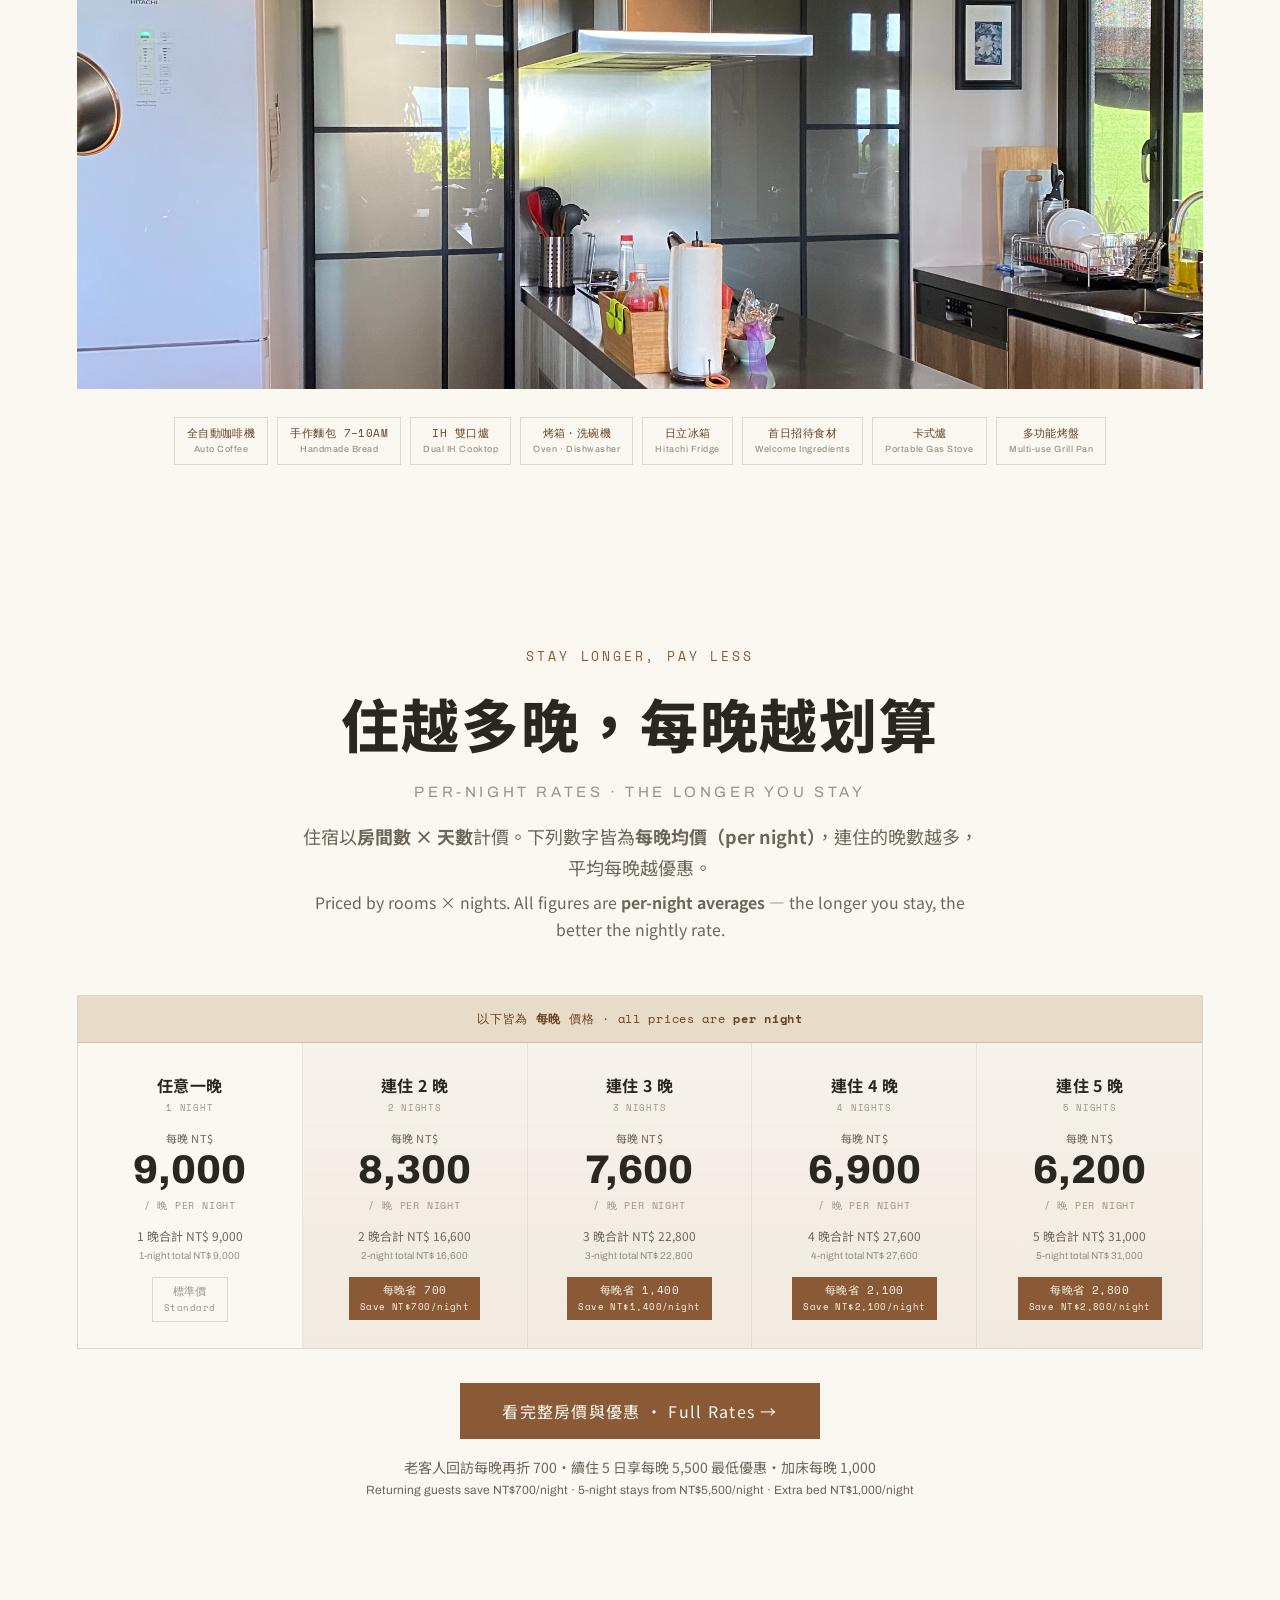
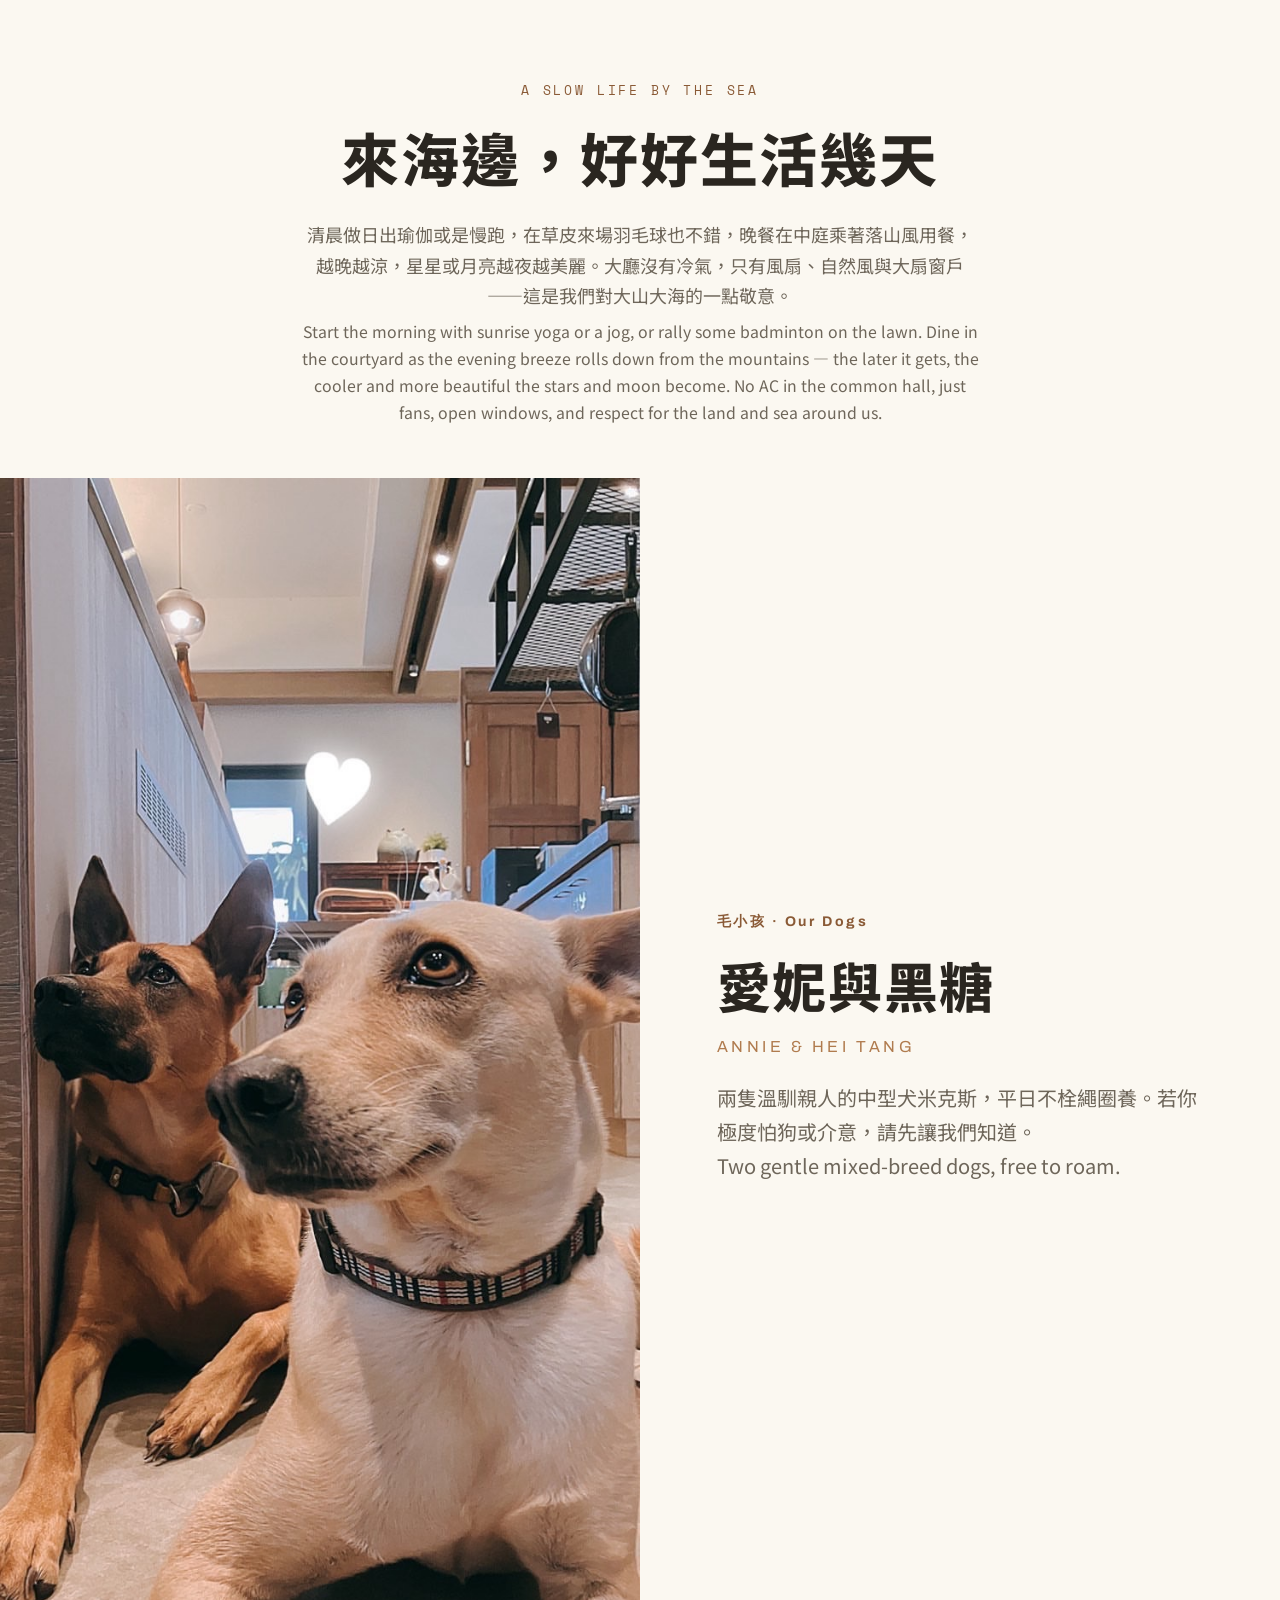
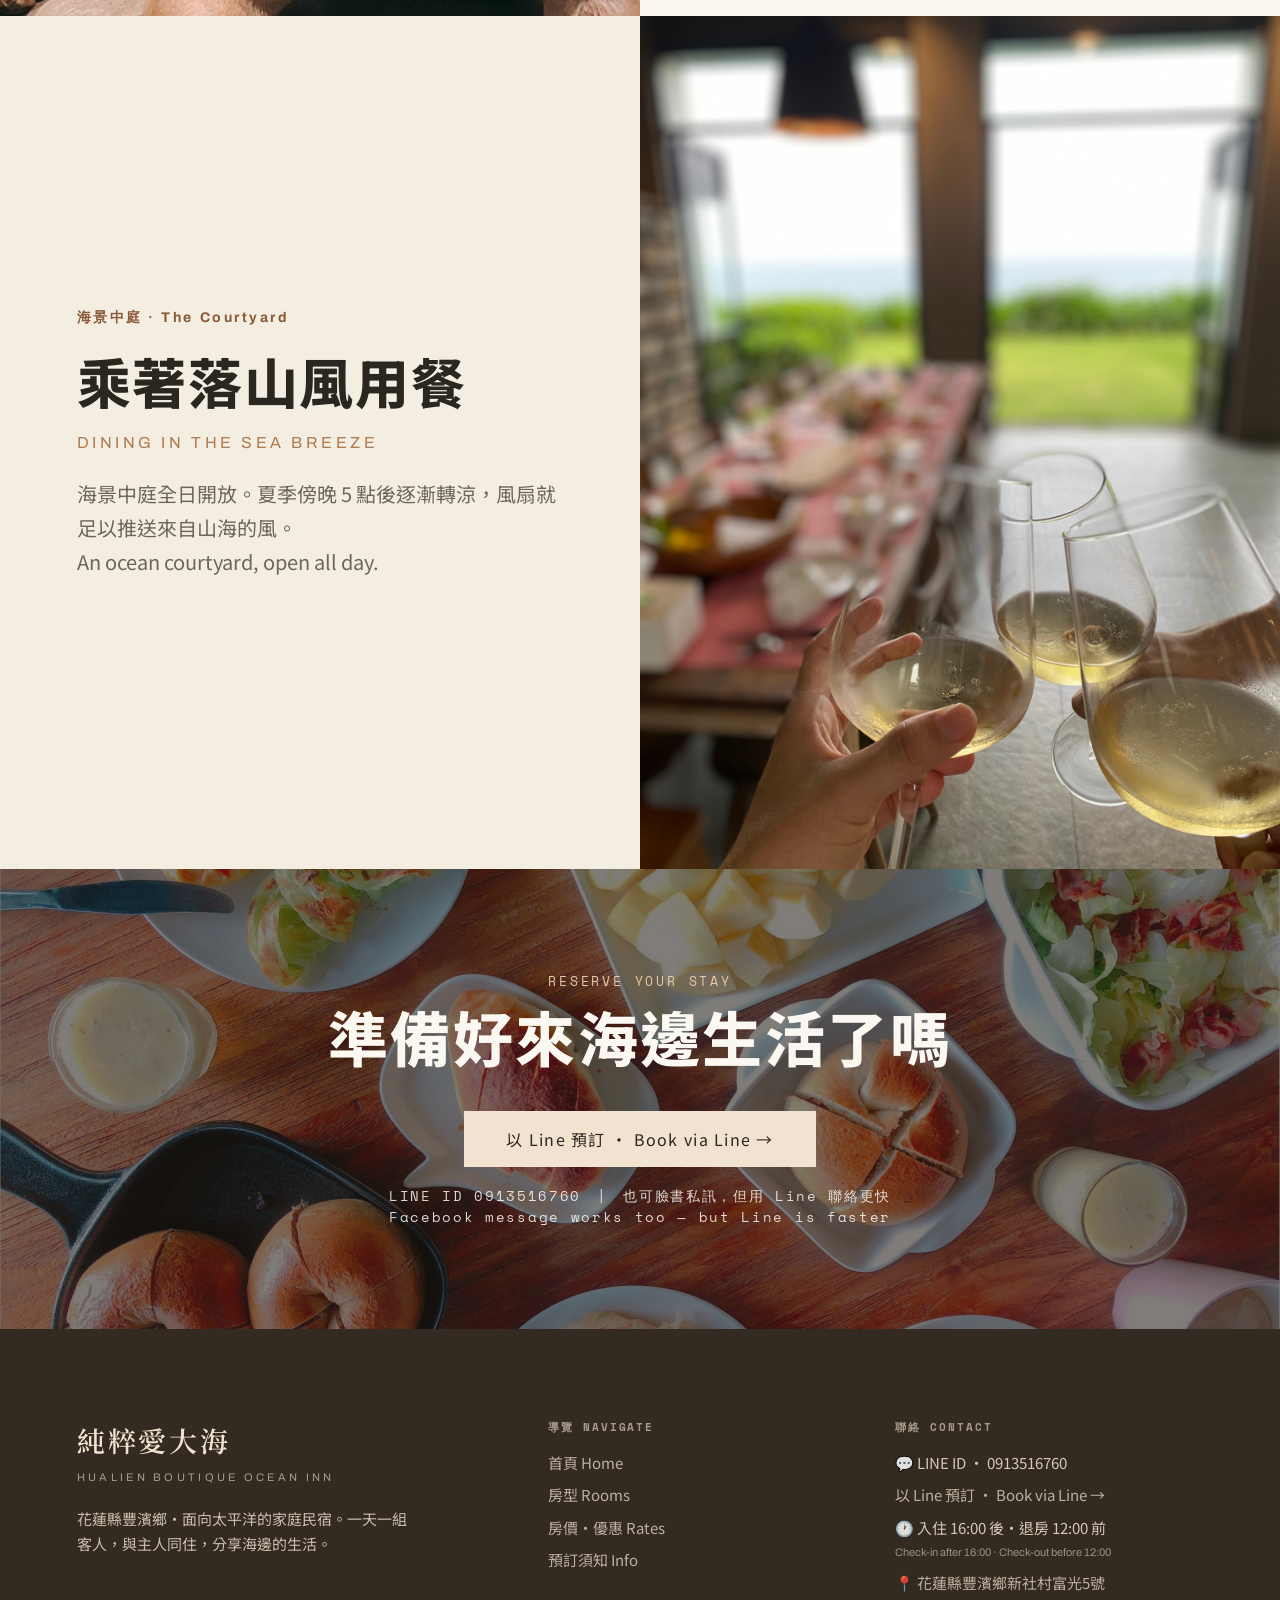
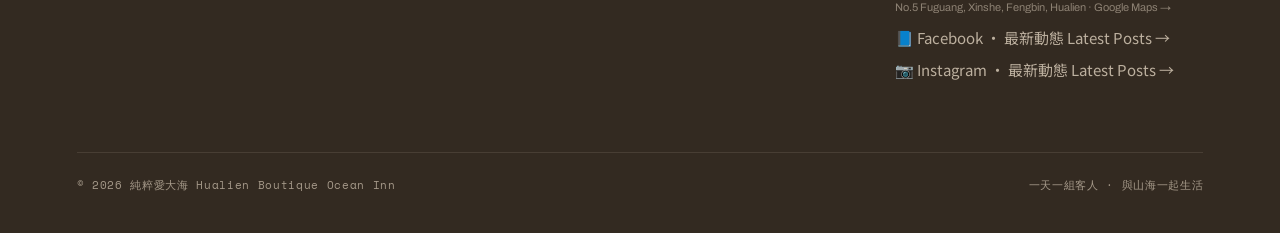
==== commit 17b49ee2: "Remove Tesla chip from kitchen; add 卡式爐 and 多功能烤盤" ====
--- a/index.html
+++ b/index.html
@@ -151,8 +151,7 @@
   <img class="kitchen-photo" src="public/images/內裝/廚房抽油煙機.jpeg" alt="開放式廚房" />
   <div class="chips" style="justify-content:center;margin-top:28px;">
     <span>全自動咖啡機<small>Auto Coffee</small></span><span>手作麵包 7–10AM<small>Handmade Bread</small></span><span>IH 雙口爐<small>Dual IH Cooktop</small></span><span>烤箱・洗碗機<small>Oven · Dishwasher</small></span>
-    <span>日立冰箱<small>Hitachi Fridge</small></span><span>首日招待食材<small>Welcome Ingredients</small></span>
-    <span>⚡ Tesla TPC 充電樁<small>EV Charger</small></span>
+    <span>日立冰箱<small>Hitachi Fridge</small></span><span>首日招待食材<small>Welcome Ingredients</small></span><span>卡式爐<small>Portable Gas Stove</small></span><span>多功能烤盤<small>Multi-use Grill Pan</small></span>
   </div>
 </section>
 
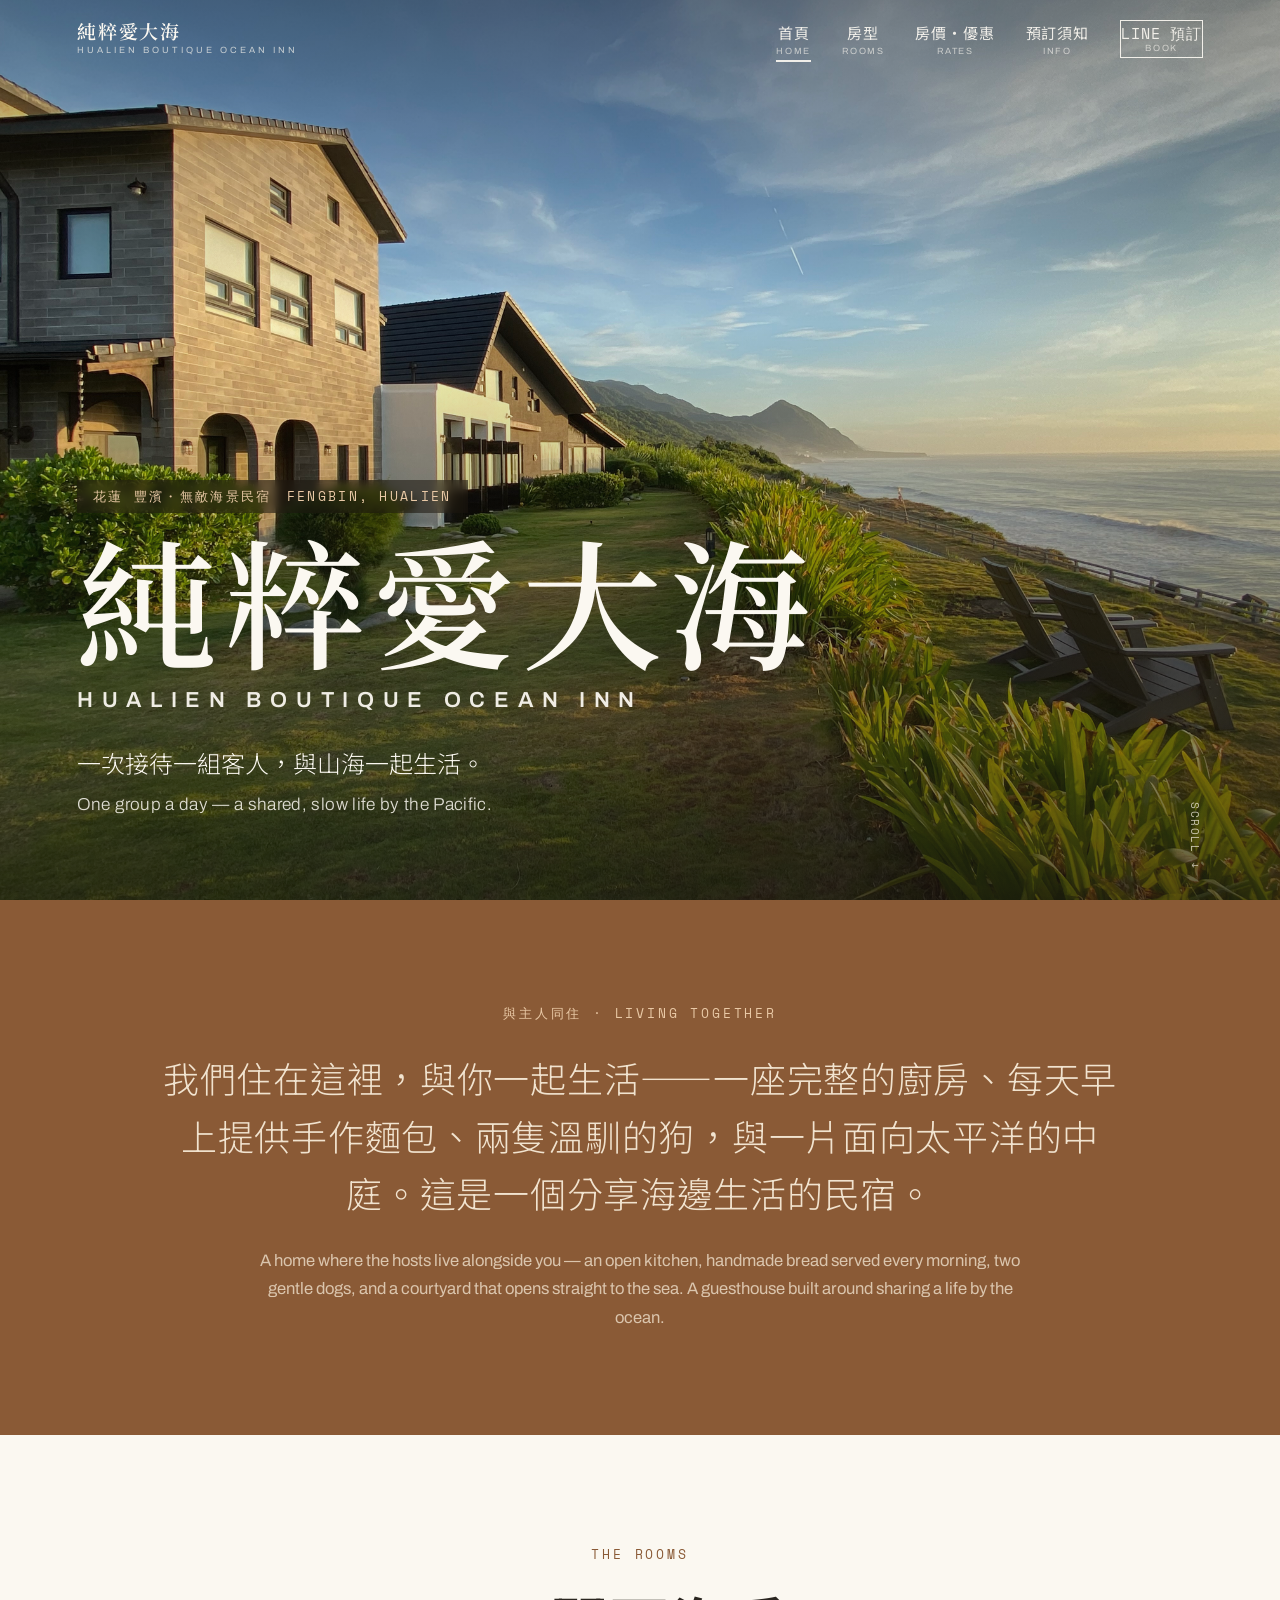
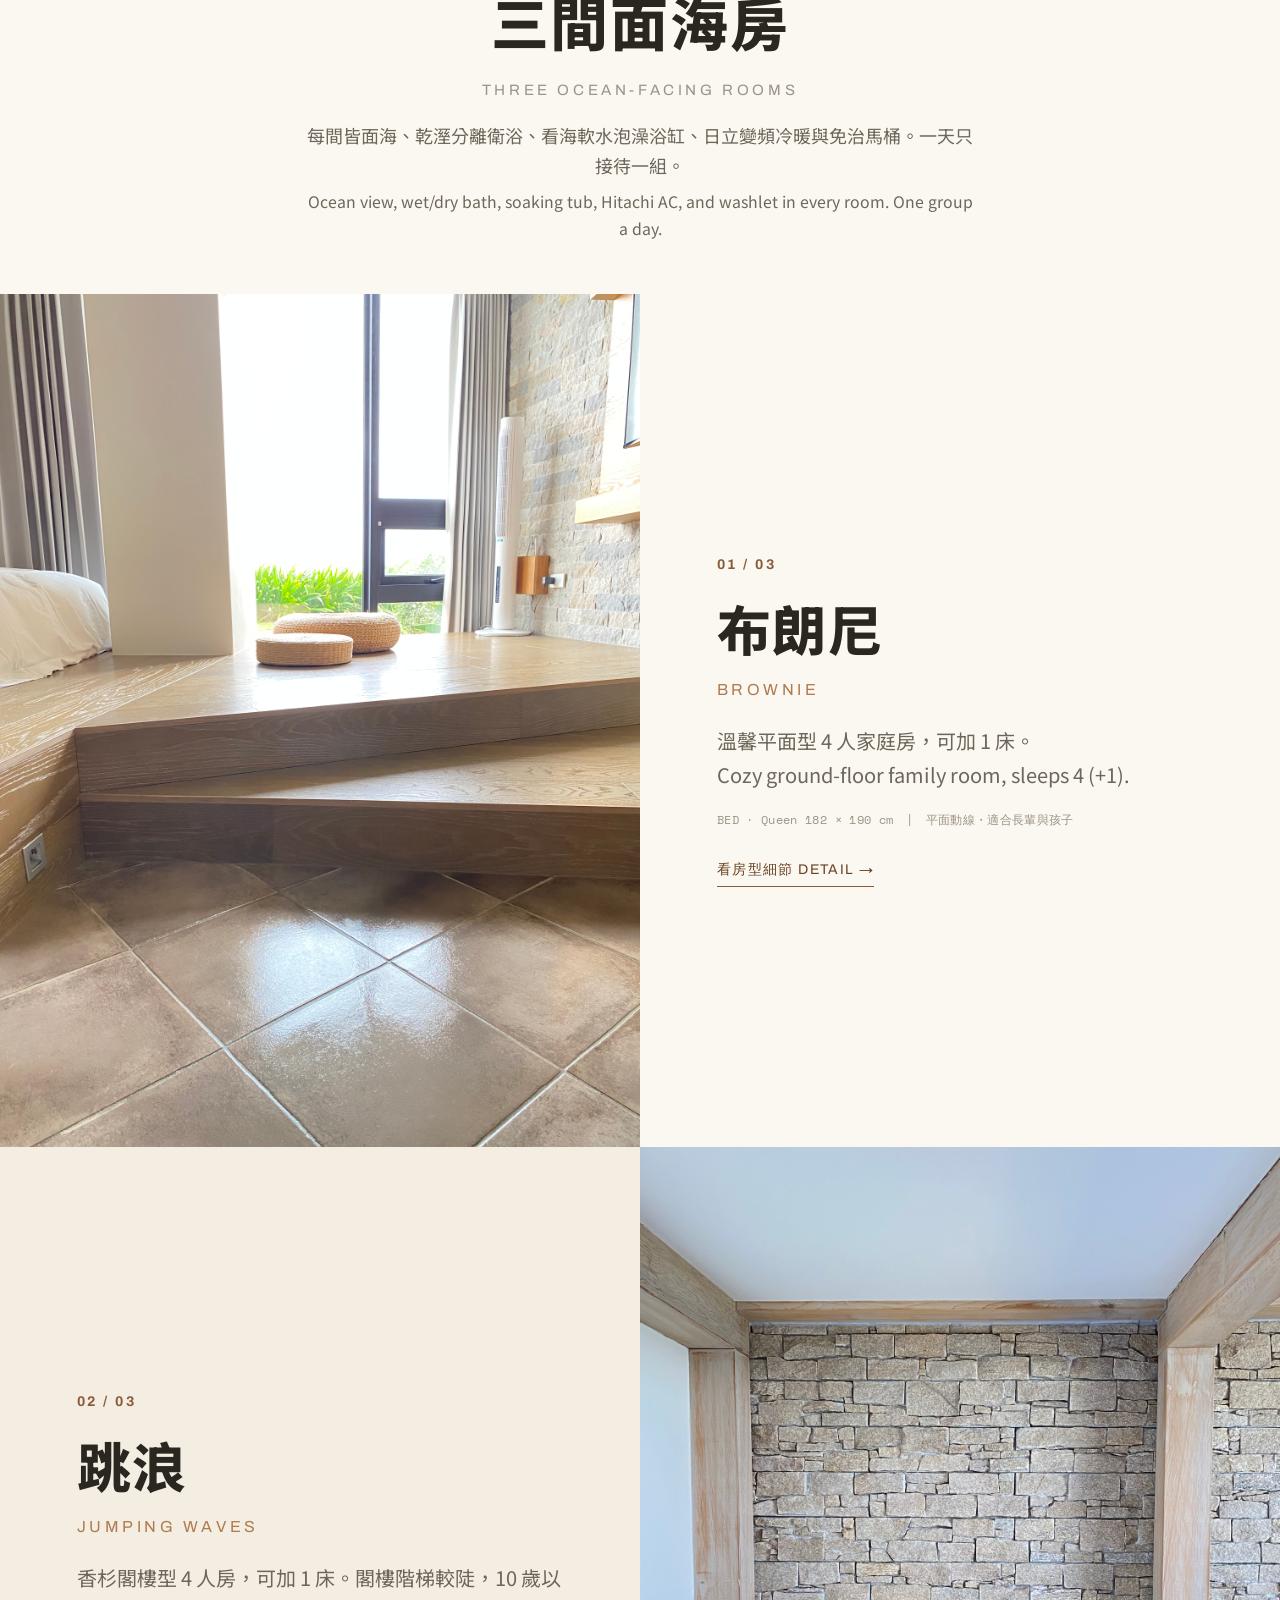
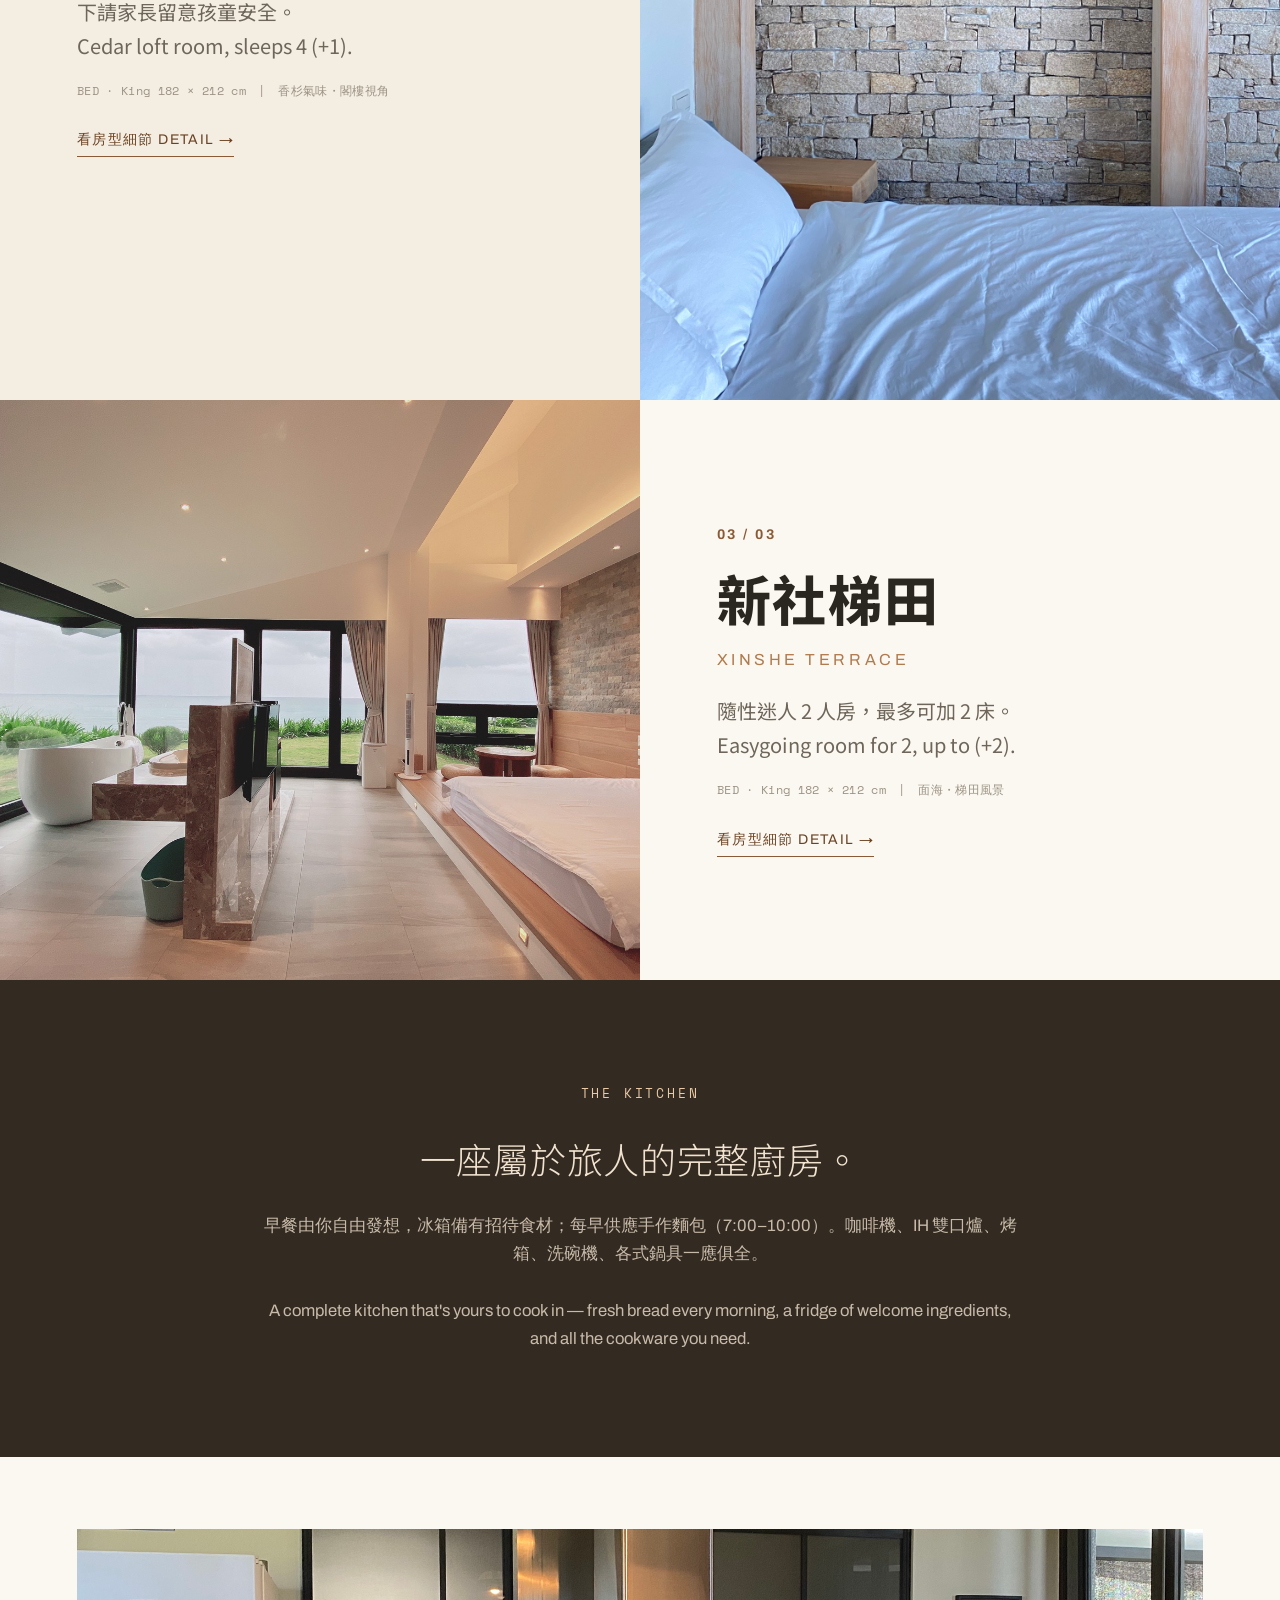
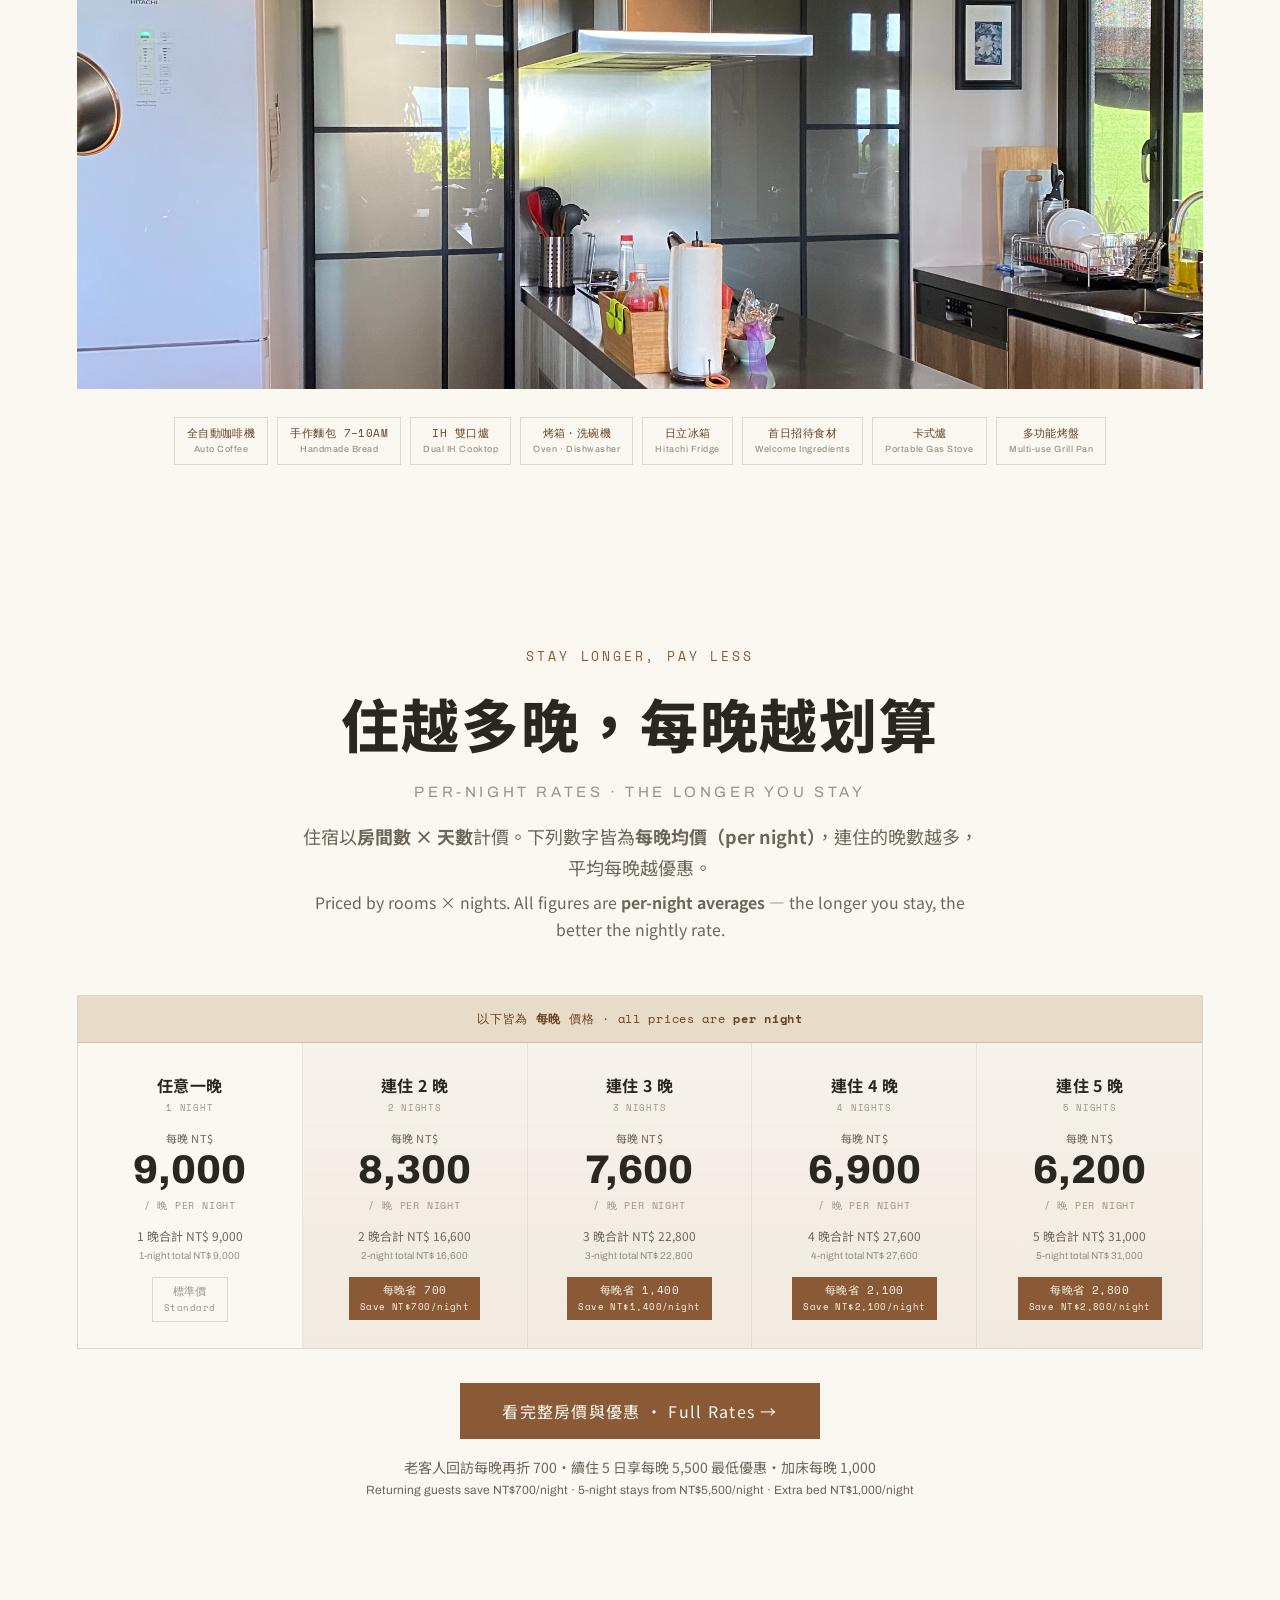
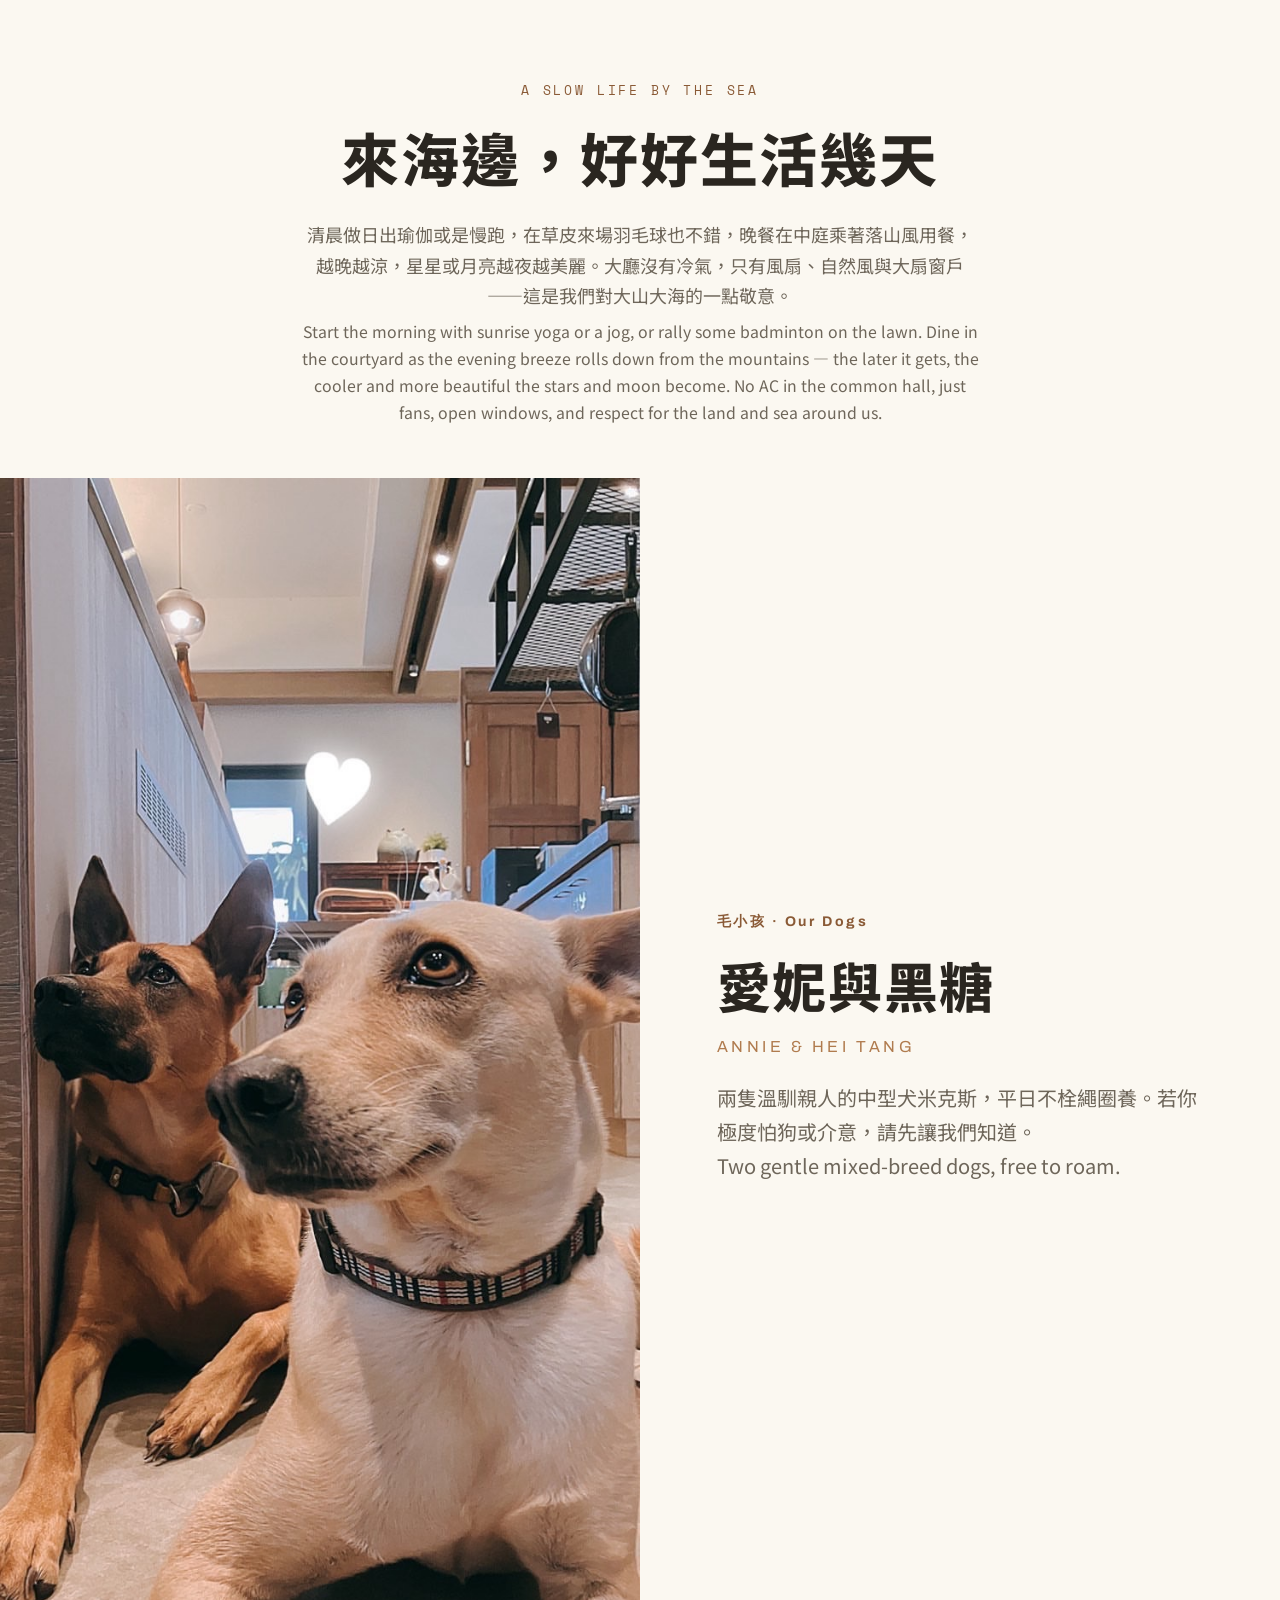
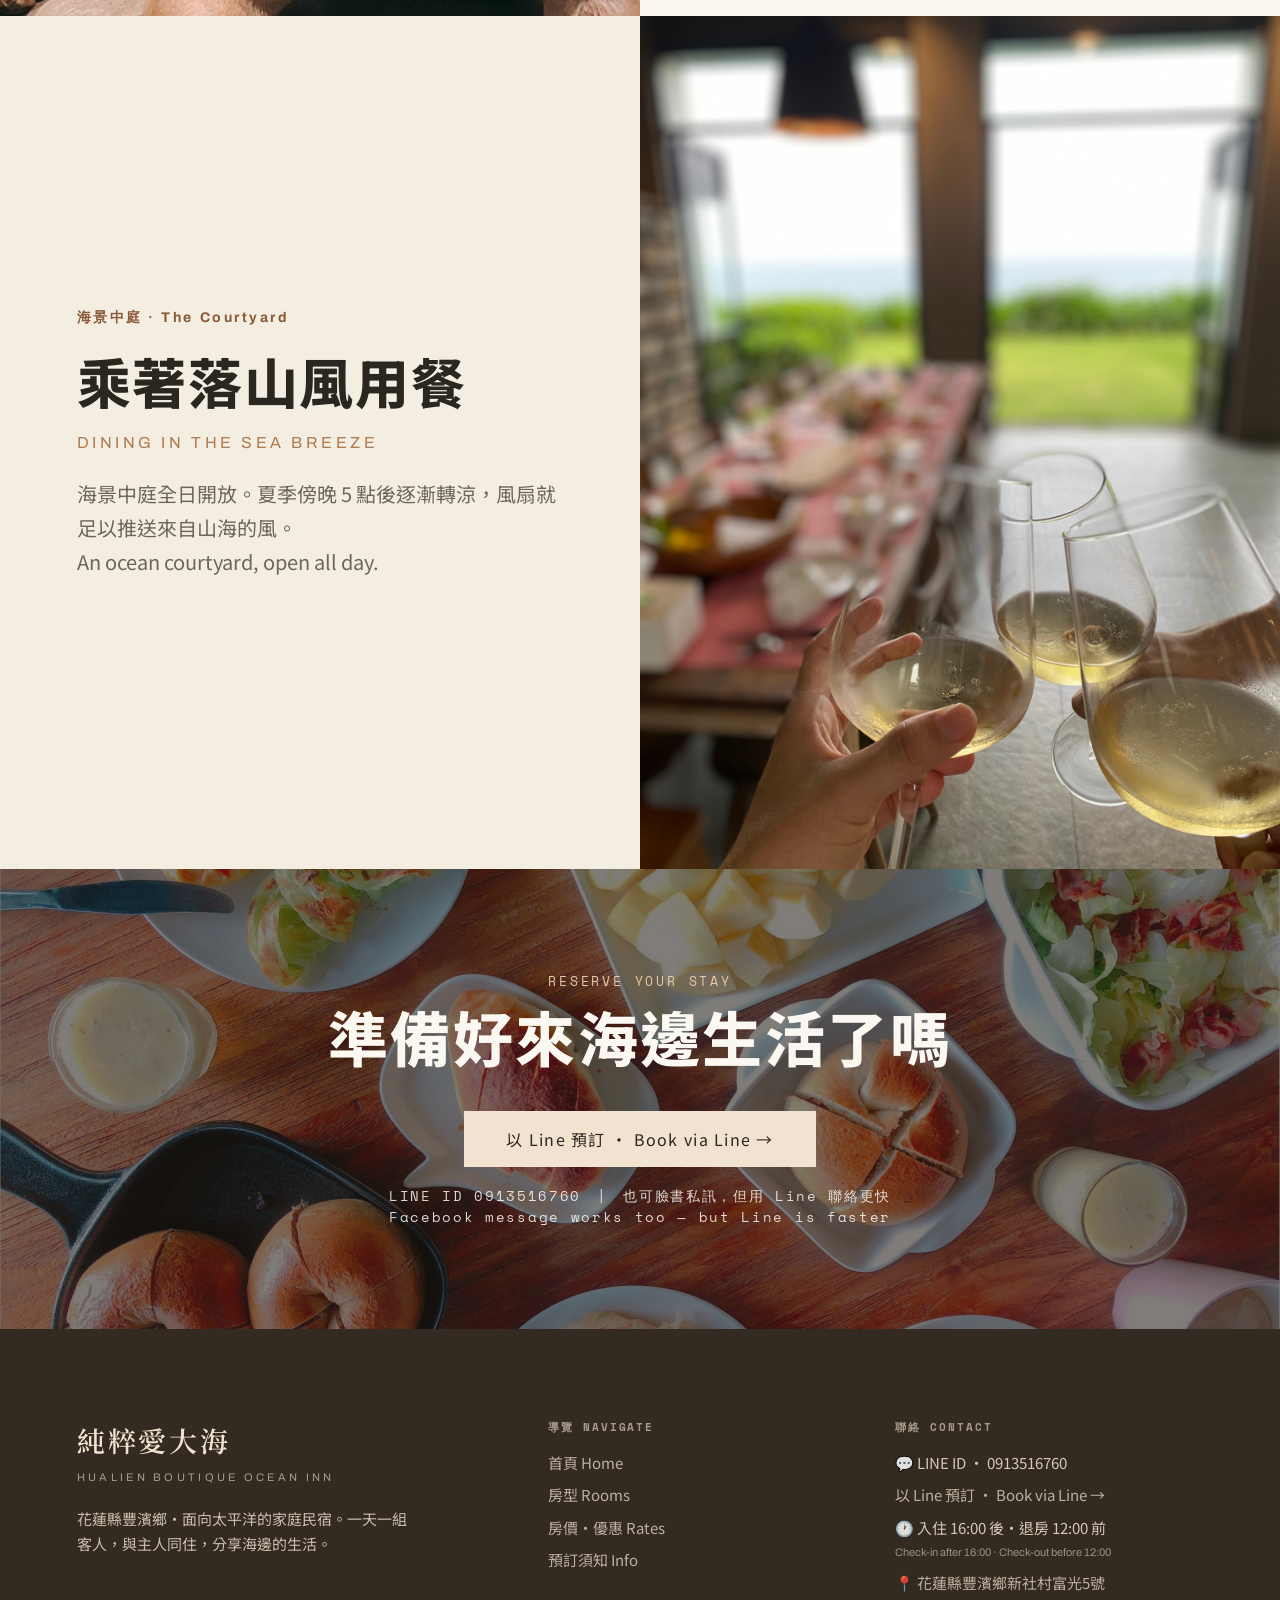
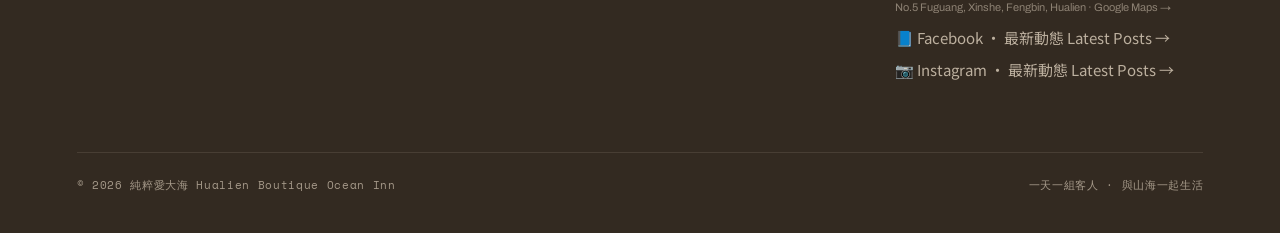
==== commit 555bf1cb: "Change hero tagline to 一次接待一組客人" ====
--- a/index.html
+++ b/index.html
@@ -2,15 +2,17 @@
 <html lang="zh-Hant">
 <head>
 <meta charset="UTF-8" />
+<link rel="icon" type="image/png" href="favicon1.png" />
+<link rel="apple-touch-icon" href="favicon1.png" />
 <meta name="viewport" content="width=device-width, initial-scale=1.0" />
 <title>純粹愛大海｜花蓮豐濱海景民宿・東海岸一次一組客人・有廚房的民宿</title>
-<meta name="description" content="花蓮豐濱東海岸海景民宿，一次只接待一組客人，與主人同住、共享海邊生活。備有完整廚房、每早現烤麵包、三間面海房，是東海岸海景優質民宿首選。" />
-<meta name="keywords" content="花蓮豐濱海景民宿,東海岸海景民宿,花蓮海景民宿,一次一組客人,有廚房的民宿,海景優質民宿,花蓮民宿,豐濱民宿,新社民宿,花蓮太平洋民宿" />
+<meta name="description" content="花蓮豐濱東海岸海景民宿，安靜、乾淨舒適，與主人同住、共享海邊生活。適合情侶、家庭與好友小聚，坐擁星空、月光海與日出美景。備有完整廚房、每早現烤麵包、三間面海房。" />
+<meta name="keywords" content="花蓮豐濱海景民宿,東海岸海景民宿,花蓮海景民宿,安靜乾淨民宿,適合情侶民宿,適合家庭民宿,好友小聚民宿,星空民宿,月光海,花蓮日出,有廚房的民宿,花蓮民宿,豐濱民宿,新社民宿,花蓮太平洋民宿" />
 <link rel="canonical" href="https://www.hualien-boutique-ocean-inn.tw/" />
 <meta property="og:type" content="website" />
 <meta property="og:url" content="https://www.hualien-boutique-ocean-inn.tw/" />
 <meta property="og:title" content="純粹愛大海｜花蓮豐濱海景民宿・東海岸一次一組客人" />
-<meta property="og:description" content="花蓮豐濱東海岸海景民宿，一次只接待一組客人，與主人同住、共享海邊生活。完整廚房、現烤麵包、三間面海房。" />
+<meta property="og:description" content="花蓮豐濱東海岸海景民宿，安靜、乾淨舒適，適合情侶、家庭與好友小聚。坐擁星空、月光海與日出美景，完整廚房、現烤麵包、三間面海房。" />
 <meta property="og:image" content="public/images/環境/早餐示範.jpeg" />
 <meta property="og:locale" content="zh_TW" />
 <meta name="twitter:card" content="summary_large_image" />
@@ -19,7 +21,7 @@
   "@context": "https://schema.org",
   "@type": "LodgingBusiness",
   "name": "純粹愛大海 Hualien Boutique Ocean Inn",
-  "description": "花蓮豐濱東海岸海景民宿，一次只接待一組客人，與主人同住、共享海邊生活。備有完整廚房、每早現烤麵包、三間面海房。",
+  "description": "花蓮豐濱東海岸海景民宿，安靜、乾淨舒適，與主人同住、共享海邊生活。適合情侶、家庭與好友小聚，坐擁星空、月光海與日出美景。備有完整廚房、每早現烤麵包、三間面海房。",
   "url": "https://www.hualien-boutique-ocean-inn.tw/",
   "telephone": "+886-913-516-760",
   "address": {
@@ -85,7 +87,7 @@
     <div class="eyebrow" style="display:inline-block;background:rgba(28,22,16,0.55);backdrop-filter:blur(4px);padding:7px 16px;letter-spacing:0.18em;color:#E9C9A6;">花蓮 豐濱・無敵海景民宿　Fengbin, Hualien</div>
     <h1>純粹愛大海</h1>
     <div class="lat">Hualien Boutique Ocean Inn</div>
-    <p class="tag">一天只接待一組客人，與山海一起生活。
+    <p class="tag">一次接待一組客人，與山海一起生活。
       <span class="e">One group a day — a shared, slow life by the Pacific.</span>
     </p>
   </div>
--- a/site.css
+++ b/site.css
@@ -220,8 +220,10 @@
 
   .footer .top{grid-template-columns:1fr;gap:32px;}
   .nav .links{display:none;}
-  .nav .burger{display:flex;flex-direction:column;gap:5px;cursor:pointer;background:none;border:none;padding:6px;}
-  .nav .burger span{width:24px;height:2px;background:currentColor;display:block;}
+  .nav .burger{display:flex;flex-direction:column;gap:5px;cursor:pointer;background:rgba(28,22,16,0.55);border:none;padding:9px 8px;border-radius:3px;}
+  .nav .burger span{width:22px;height:2px;background:#fff;display:block;}
+  .nav--solid .burger{background:rgba(28,22,16,0.08);}
+  .nav--solid .burger span{background:var(--ink);}
   .hero h1{letter-spacing:0.04em;}
   .hero .tag{font-size:clamp(16px,4.5vw,22px);}
   .band p.lead{font-size:clamp(18px,5vw,28px);}
